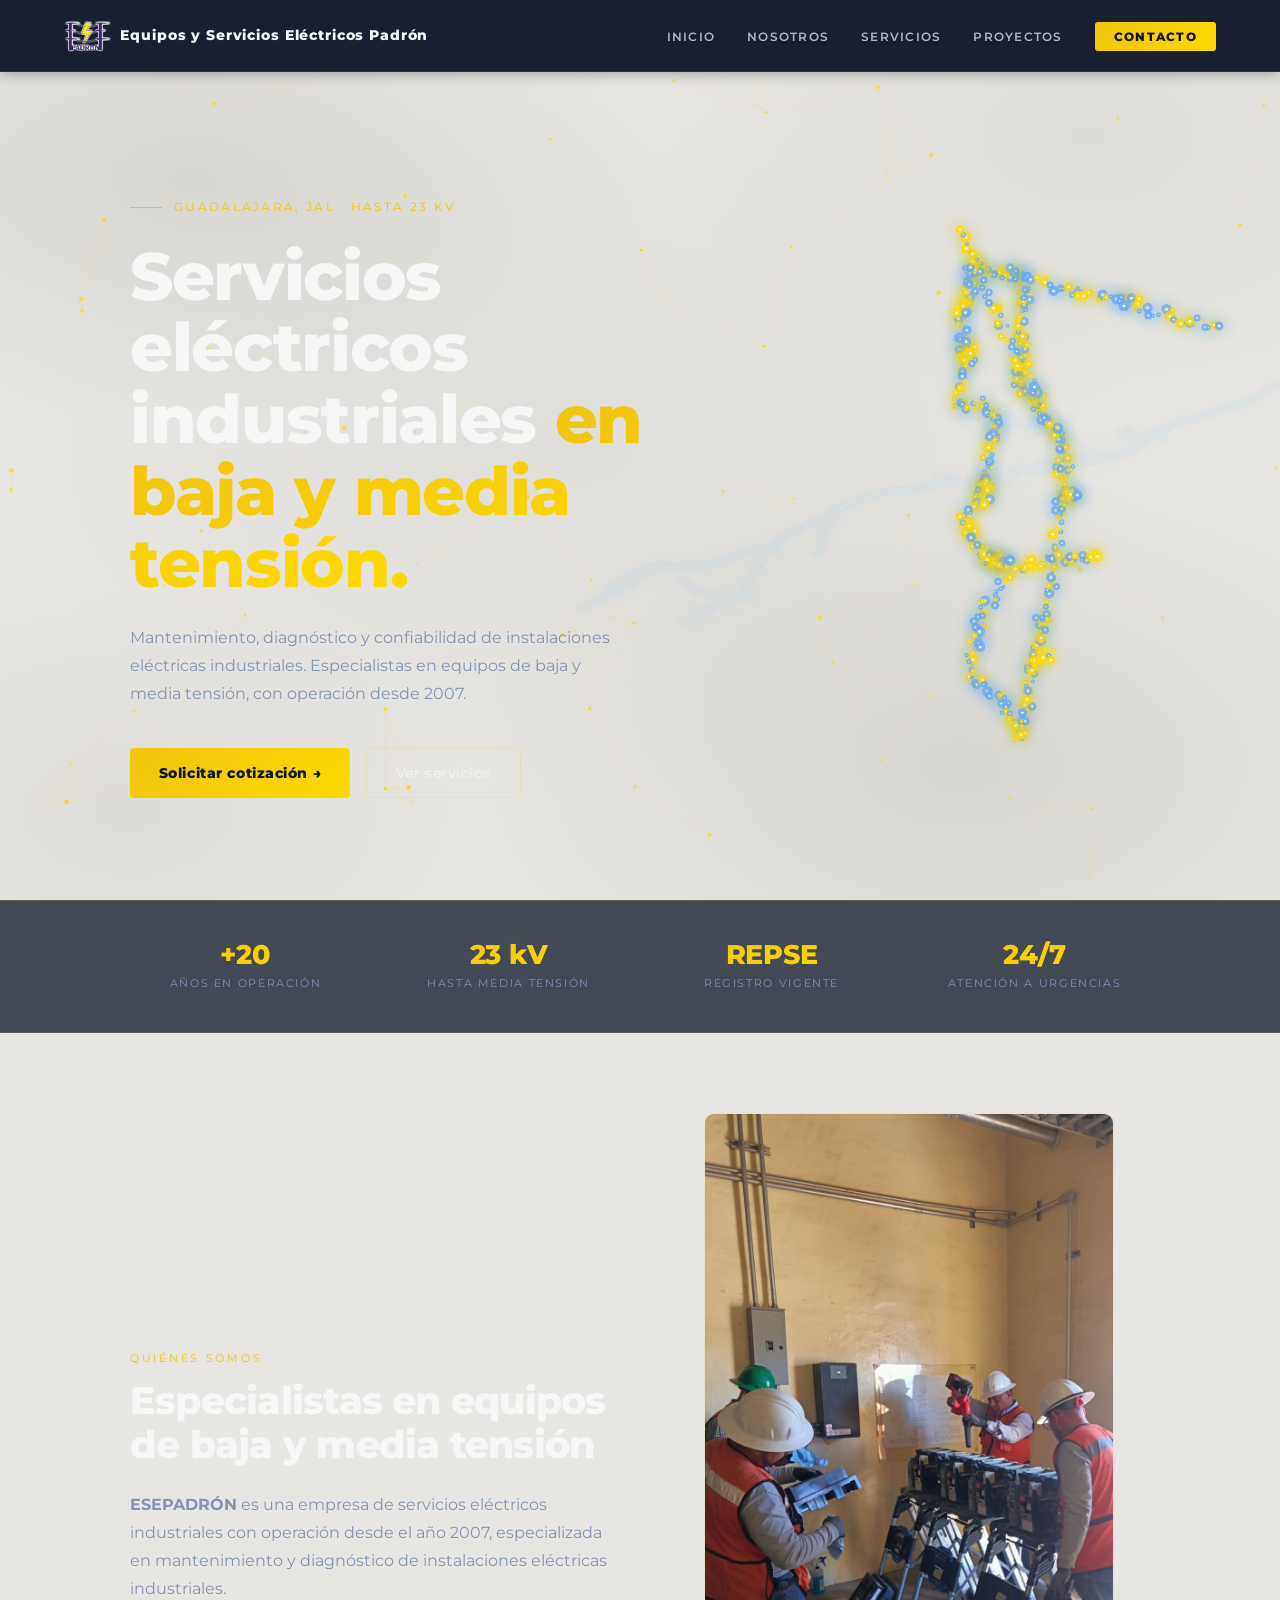
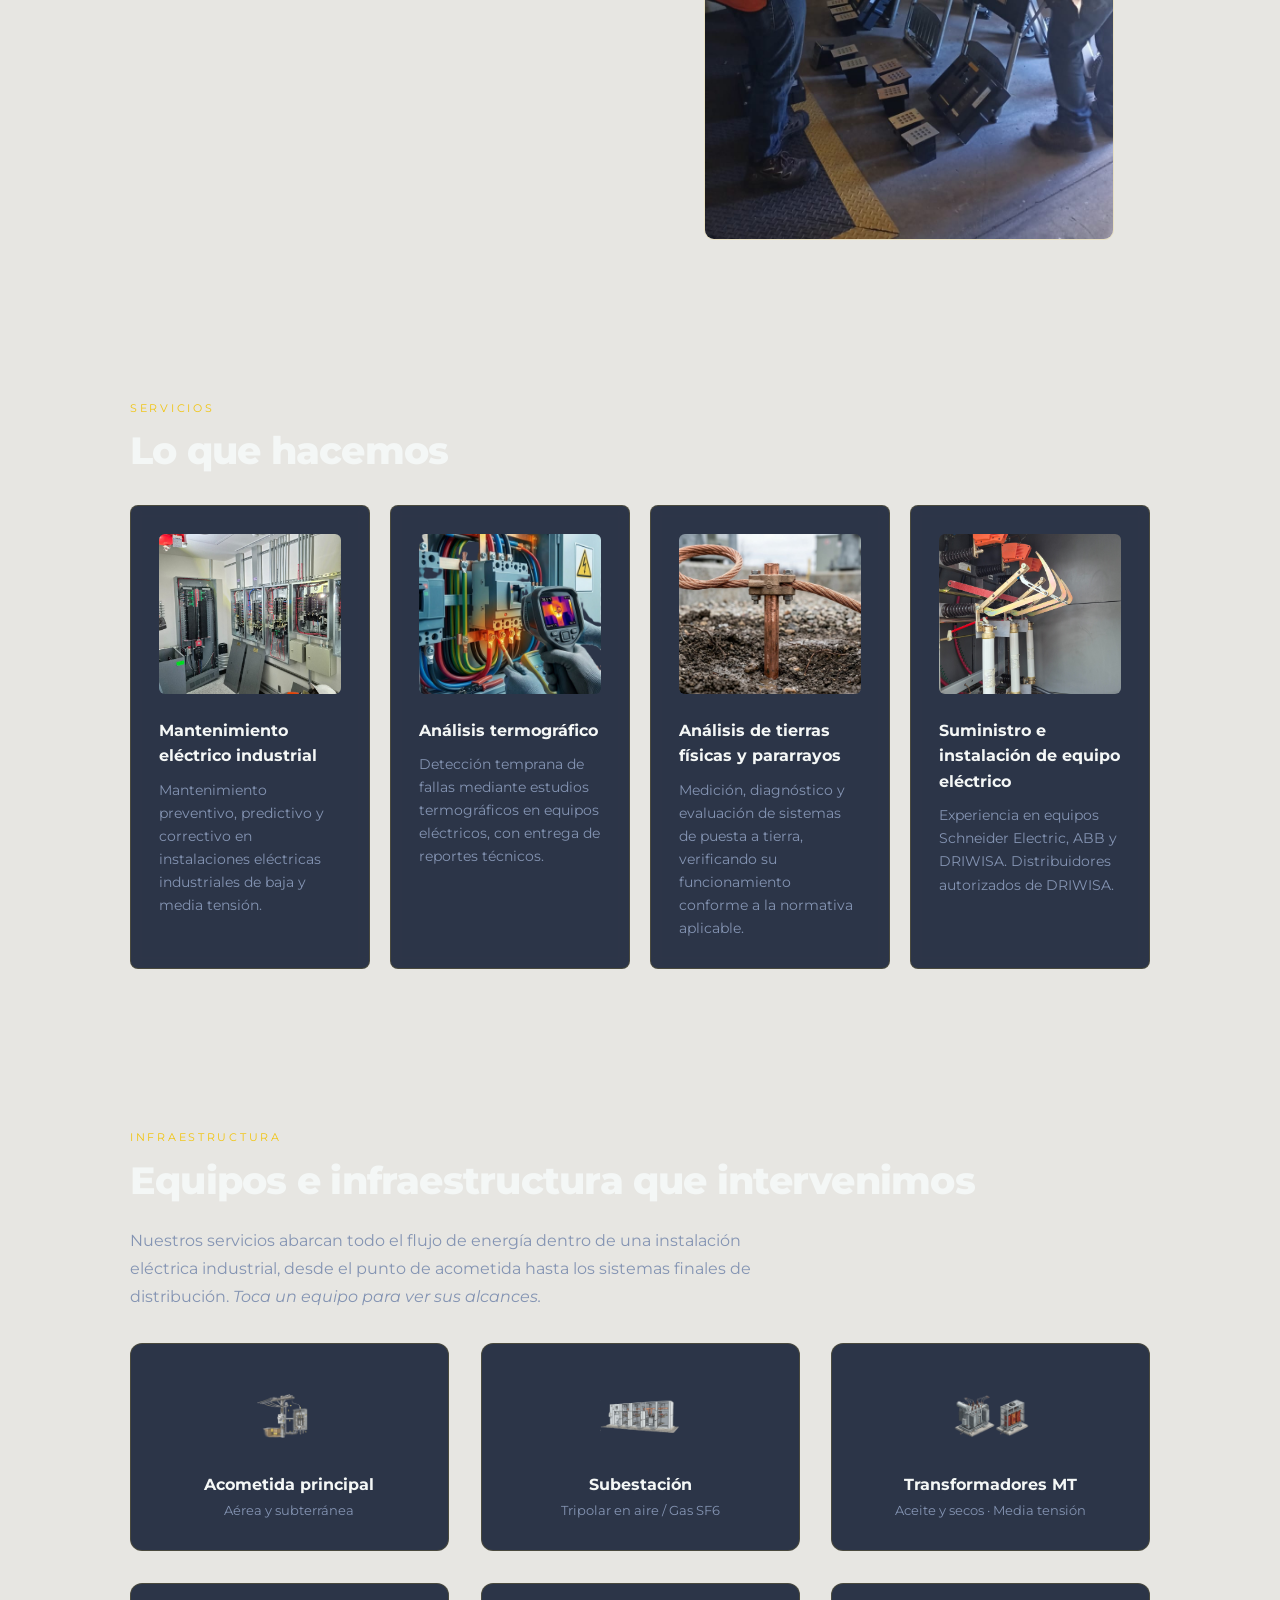
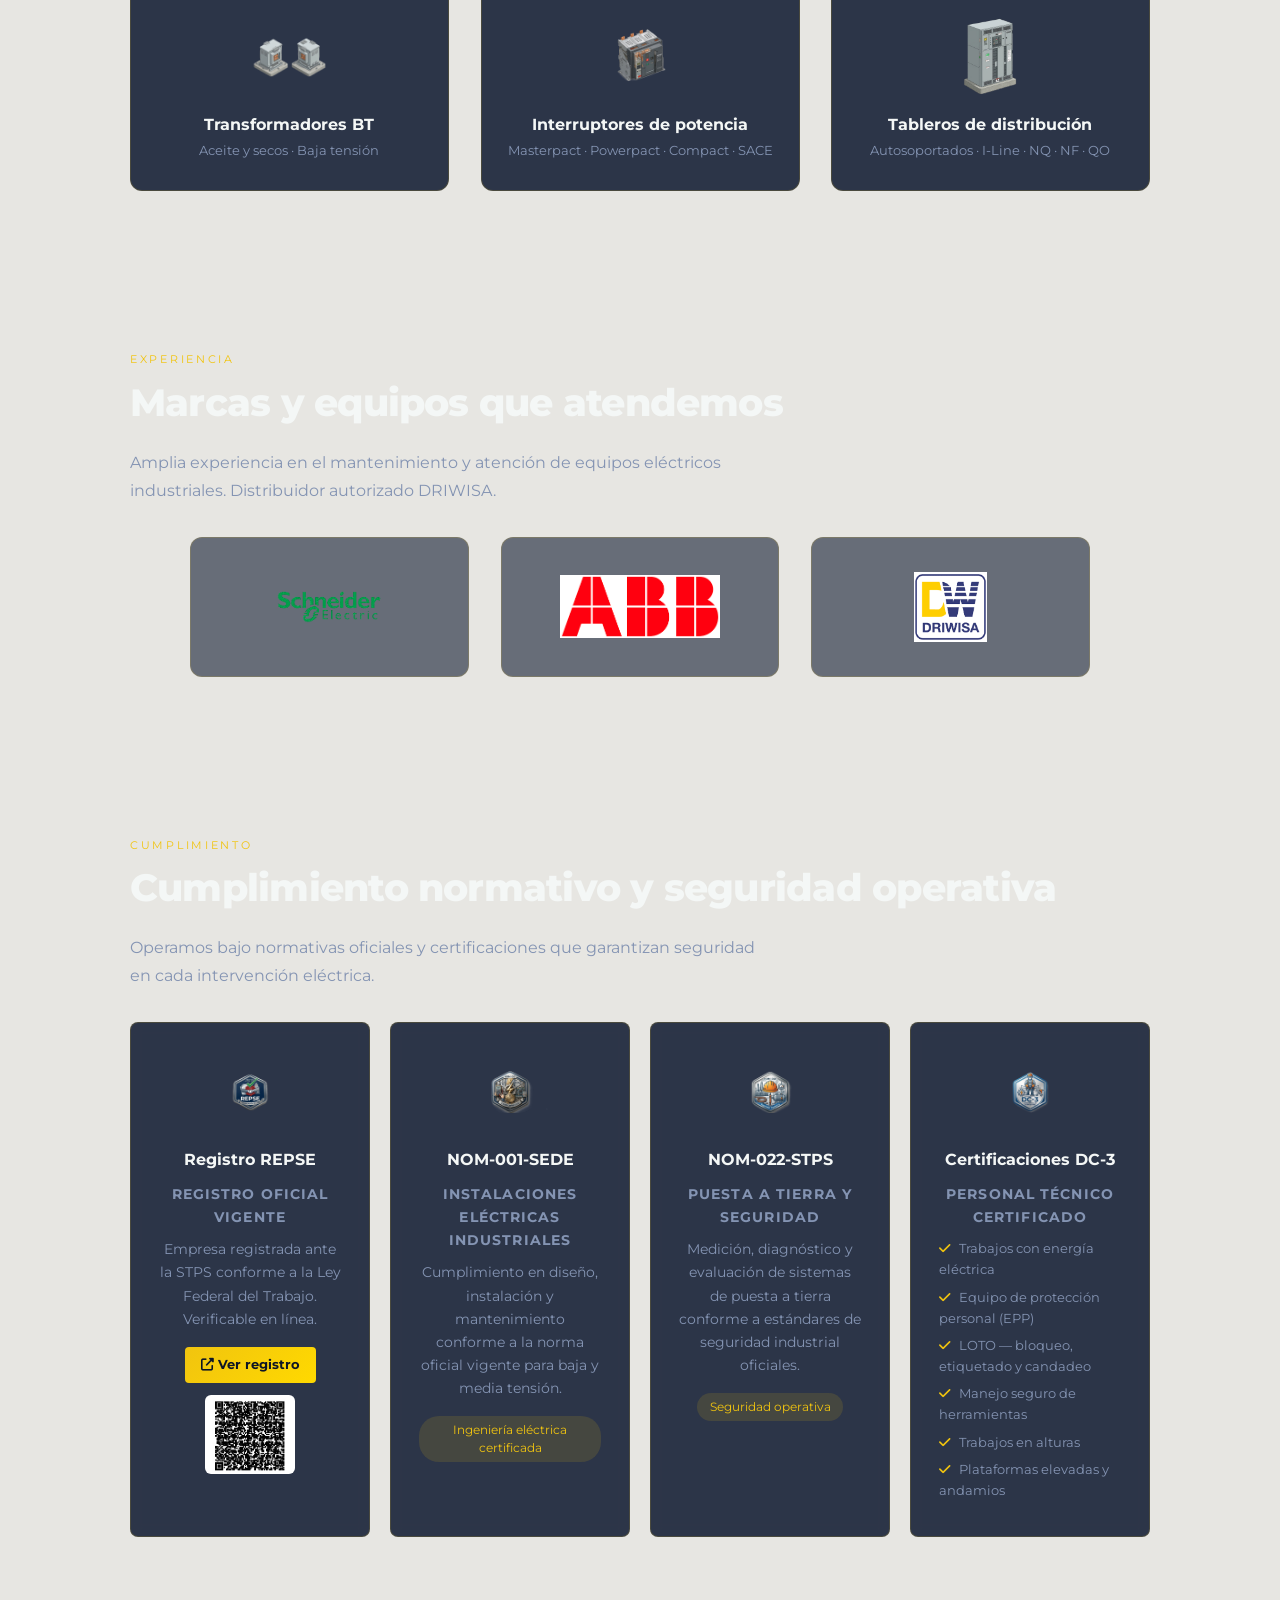
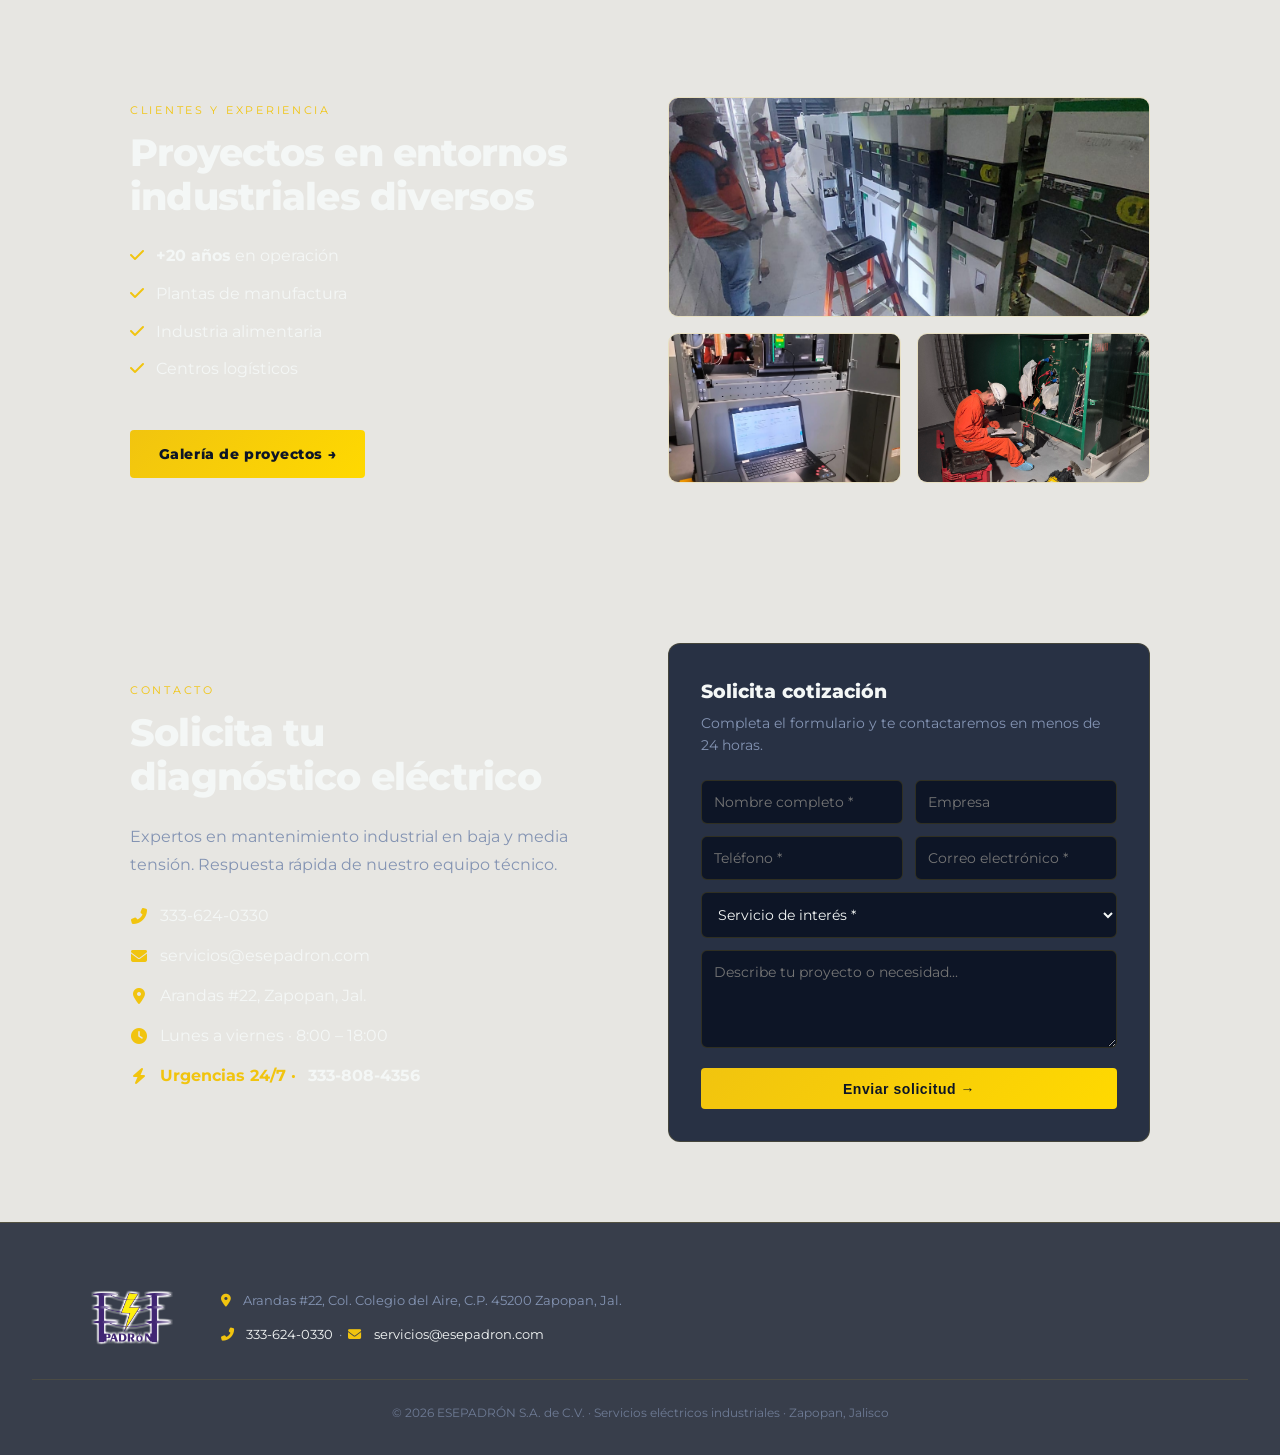
==== index.html @ 35cb6ec4 "Corregir fondo texturizado, rayo azul/dorado, seleccion de equipos y paginas secundarias" ====
<!DOCTYPE html>
<html lang="es">
<head>
    <meta charset="UTF-8">
    <meta name="viewport" content="width=device-width, initial-scale=1.0">
    <meta name="theme-color" content="#0d1526">
    <meta name="description" content="Mantenimiento eléctrico industrial en baja y media tensión hasta 23 kV. Cumplimiento NOM, seguridad y experiencia desde 2007. ESEPADRÓN, Zapopan, Jalisco.">
    <title>ESEPADRÓN | Servicios Eléctricos Industriales en Baja y Media Tensión</title>
    <link href="https://fonts.googleapis.com/css2?family=Montserrat:wght@300;400;600;700;800&display=swap" rel="stylesheet">
    <link rel="stylesheet" href="https://cdnjs.cloudflare.com/ajax/libs/font-awesome/6.4.0/css/all.min.css">
    <link rel="icon" type="image/png" href="img/rayo.png">
    <link rel="stylesheet" href="styles.css?v=2">
</head>
<body>

<div id="scroll-progress" aria-hidden="true"></div>
<canvas id="canvas-grid" aria-hidden="true"></canvas>
<canvas id="canvas-lightning" aria-hidden="true"></canvas>

<header class="navbar">
    <a href="index.html" class="logo">
        <img src="img/esepadronlogo2-300x218.png" alt="ESEPADRÓN" class="logo-img">
        <span class="logo-text">Equipos y Servicios Eléctricos Padrón</span>
    </a>
    <nav>
        <ul class="nav-links">
            <li><a href="#inicio">Inicio</a></li>
            <li><a href="nosotros.html">Nosotros</a></li>
            <li><a href="#servicios">Servicios</a></li>
            <li><a href="proyectos.html">Proyectos</a></li>
            <li><a href="#contacto" class="nav-cta">Contacto</a></li>
        </ul>
    </nav>
    <div class="burger" aria-label="Menu"><div></div><div></div><div></div></div>
</header>

<main>

<!-- ===== HERO ===== -->
<section class="hero" id="inicio">
    <div class="hero-content">
        <div class="hero-eyebrow">Guadalajara, Jal · hasta 23 kV</div>
        <h1>
            Servicios eléctricos<br>industriales
            <span class="h1-accent">en baja y media tensión.</span>
        </h1>
        <p class="hero-sub">
            Mantenimiento, diagnóstico y confiabilidad de instalaciones eléctricas
            industriales. Especialistas en equipos de baja y media tensión,
            con operación desde 2007.
        </p>
        <div class="cta-group">
            <a href="#contacto" class="btn-primary">Solicitar cotización →</a>
            <a href="#servicios" class="btn-outline">Ver servicios</a>
        </div>
    </div>
    <!-- Ancla de posición para el rayo realista (se dibuja en el canvas) -->
    <div class="bolt-stage" id="boltStage" aria-hidden="true"></div>
</section>

<!-- ===== BADGES NORMATIVOS ===== -->
<div class="stats">
    <div class="stats-inner">
        <div class="stat reveal"><div class="stat-num">+20</div><div class="stat-label">Años en operación</div></div>
        <div class="stat reveal" style="transition-delay:.1s"><div class="stat-num">23 kV</div><div class="stat-label">Hasta media tensión</div></div>
        <div class="stat reveal" style="transition-delay:.2s"><div class="stat-num">REPSE</div><div class="stat-label">Registro vigente</div></div>
        <div class="stat reveal" style="transition-delay:.3s"><div class="stat-num check">24/7</div><div class="stat-label">Atención a urgencias</div></div>
    </div>
</div>

<!-- ===== QUIÉNES SOMOS ===== -->
<section class="section" id="quienes-somos">
    <div class="two-col reveal">
        <div>
            <div class="section-label">Quiénes somos</div>
            <h2>Especialistas en equipos de baja y media tensión</h2>
            <p class="section-sub">
                <strong>ESEPADRÓN</strong> es una empresa de servicios eléctricos
                industriales con operación desde el año 2007, especializada en
                mantenimiento y diagnóstico de instalaciones eléctricas industriales.
            </p>
        </div>
        <div class="col-img">
            <img src="img/Quienessomos-v2.jpeg" alt="Ingenieros revisando instalación eléctrica" loading="lazy">
        </div>
    </div>
</section>

<!-- ===== SERVICIOS ===== -->
<section class="section" id="servicios">
    <div class="section-label">Servicios</div>
    <h2 class="reveal">Lo que hacemos</h2>
    <div class="cards">
        <article class="card reveal">
            <img class="card-img" src="img/servicios1.jpeg" alt="Mantenimiento eléctrico industrial" loading="lazy">
            <h3>Mantenimiento eléctrico industrial</h3>
            <p>Mantenimiento preventivo, predictivo y correctivo en instalaciones eléctricas industriales de baja y media tensión.</p>
        </article>
        <article class="card reveal" style="transition-delay:.08s">
            <img class="card-img" src="img/servicios3.png" alt="Análisis termográfico" loading="lazy">
            <h3>Análisis termográfico</h3>
            <p>Detección temprana de fallas mediante estudios termográficos en equipos eléctricos, con entrega de reportes técnicos.</p>
        </article>
        <article class="card reveal" style="transition-delay:.16s">
            <img class="card-img" src="img/servicios2.png" alt="Tierras físicas y pararrayos" loading="lazy">
            <h3>Análisis de tierras físicas y pararrayos</h3>
            <p>Medición, diagnóstico y evaluación de sistemas de puesta a tierra, verificando su funcionamiento conforme a la normativa aplicable.</p>
        </article>
        <article class="card reveal" style="transition-delay:.24s">
            <img class="card-img" src="img/servicios4.jpeg" alt="Suministro e instalación de equipo eléctrico" loading="lazy">
            <h3>Suministro e instalación de equipo eléctrico</h3>
            <p>Experiencia en equipos Schneider Electric, ABB y DRIWISA. Distribuidores autorizados de DRIWISA.</p>
        </article>
    </div>
</section>

<!-- ===== EQUIPOS E INFRAESTRUCTURA ===== -->
<section class="section" id="equipos">
    <div class="section-label">Infraestructura</div>
    <h2 class="reveal">Equipos e infraestructura que intervenimos</h2>
    <p class="section-sub reveal">
        Nuestros servicios abarcan todo el flujo de energía dentro de una instalación
        eléctrica industrial, desde el punto de acometida hasta los sistemas finales de
        distribución. <em>Toca un equipo para ver sus alcances.</em>
    </p>
    <div class="energy-grid">
        <button class="energy-node reveal" data-scope="acometida" style="transition-delay:0s">
            <img src="img/acometida.png" alt="Acometida" loading="lazy">
            <h4>Acometida principal</h4><span>Aérea y subterránea</span>
        </button>
        <button class="energy-node reveal" data-scope="subestacion" style="transition-delay:0.1s">
            <img src="img/Subestacion.png" alt="Subestación" loading="lazy">
            <h4>Subestación</h4><span>Tripolar en aire / Gas SF6</span>
        </button>
        <button class="energy-node reveal" data-scope="transformadores-mt" style="transition-delay:0.2s">
            <img src="img/transformt.png" alt="Transformadores MT" loading="lazy">
            <h4>Transformadores MT</h4><span>Aceite y secos · Media tensión</span>
        </button>
        <div class="scope-stage" id="scopeStage" hidden>
            <div class="scope-connector" aria-hidden="true"><i class="fas fa-bolt"></i></div>
            <div class="scope-card">
                <span class="scope-badge"><i class="fas fa-bolt"></i> <b id="scopeTitle"></b></span>
                <h4>Alcances del servicio</h4>
                <ul id="scopeList"></ul>
            </div>
        </div>
        <button class="energy-node reveal" data-scope="transformadores-bt" style="transition-delay:0.3s">
            <img src="img/transforbt.png" alt="Transformadores BT" loading="lazy">
            <h4>Transformadores BT</h4><span>Aceite y secos · Baja tensión</span>
        </button>
        <button class="energy-node reveal" data-scope="interruptores" style="transition-delay:0.4s">
            <img src="img/interruptorp.png" alt="Interruptores de potencia" loading="lazy">
            <h4>Interruptores de potencia</h4><span>Masterpact · Powerpact · Compact · SACE</span>
        </button>
        <button class="energy-node reveal" data-scope="tableros" style="transition-delay:0.5s">
            <img src="img/tablerod.png" alt="Tableros de distribución" loading="lazy">
            <h4>Tableros de distribución</h4><span>Autosoportados · I-Line · NQ · NF · QO</span>
        </button>
    </div>
</section>

<!-- ===== MARCAS ===== -->
<section class="section brands" id="marcas">
    <div class="section-label">Experiencia</div>
    <h2 class="reveal">Marcas y equipos que atendemos</h2>
    <p class="section-sub reveal">Amplia experiencia en el mantenimiento y atención de equipos eléctricos industriales. Distribuidor autorizado DRIWISA.</p>
    <div class="brand-row reveal">
        <div class="brand-card"><img src="img/Selectric.png" alt="Schneider Electric" loading="lazy"></div>
        <div class="brand-card"><img src="img/ABB.png" alt="ABB" loading="lazy"></div>
        <div class="brand-card"><img src="img/images.png" alt="DRIWISA" loading="lazy"></div>
    </div>
</section>

<!-- ===== CUMPLIMIENTO NORMATIVO ===== -->
<section class="section" id="normativo">
    <div class="section-label">Cumplimiento</div>
    <h2 class="reveal">Cumplimiento normativo y seguridad operativa</h2>
    <p class="section-sub reveal">Operamos bajo normativas oficiales y certificaciones que garantizan seguridad en cada intervención eléctrica.</p>
    <div class="cards">
        <article class="card compliance reveal">
            <img class="comp-icon" src="img/repse.png" alt="REPSE" loading="lazy">
            <h3>Registro REPSE</h3>
            <p class="card-label">Registro oficial vigente</p>
            <p>Empresa registrada ante la STPS conforme a la Ley Federal del Trabajo. Verificable en línea.</p>
            <div class="repse-actions">
                <a href="https://repse.stps.gob.mx/app/resultado/U01lK002WDZCZk9RVWhpQTFseWNNVlJPcHhYS0tOa29GUVJvY2pwNHYvRTJxSHZMS0djdkxWTmtWcmtObWV6Vg==_GtMwAYB6La" target="_blank" rel="noopener" class="repse-btn"><i class="fas fa-external-link-alt"></i> Ver registro</a>
                <img class="repse-qr" src="img/qrrepse.jpeg" alt="REPSE QR vigente" loading="lazy">
            </div>
        </article>
        <article class="card compliance reveal" style="transition-delay:.08s">
            <img class="comp-icon" src="img/nom001.png" alt="NOM-001-SEDE" loading="lazy">
            <h3>NOM-001-SEDE</h3>
            <p class="card-label">Instalaciones eléctricas industriales</p>
            <p>Cumplimiento en diseño, instalación y mantenimiento conforme a la norma oficial vigente para baja y media tensión.</p>
            <div class="norm-tag">Ingeniería eléctrica certificada</div>
        </article>
        <article class="card compliance reveal" style="transition-delay:.16s">
            <img class="comp-icon" src="img/nom022.png" alt="NOM-022-STPS" loading="lazy">
            <h3>NOM-022-STPS</h3>
            <p class="card-label">Puesta a tierra y seguridad</p>
            <p>Medición, diagnóstico y evaluación de sistemas de puesta a tierra conforme a estándares de seguridad industrial oficiales.</p>
            <div class="norm-tag">Seguridad operativa</div>
        </article>
        <article class="card compliance reveal" style="transition-delay:.24s">
            <img class="comp-icon" src="img/logodc3.png" alt="Certificaciones DC-3" loading="lazy">
            <h3>Certificaciones DC-3</h3>
            <p class="card-label">Personal técnico certificado</p>
            <ul class="dc3-list">
                <li><i class="fas fa-check"></i> Trabajos con energía eléctrica</li>
                <li><i class="fas fa-check"></i> Equipo de protección personal (EPP)</li>
                <li><i class="fas fa-check"></i> LOTO — bloqueo, etiquetado y candadeo</li>
                <li><i class="fas fa-check"></i> Manejo seguro de herramientas</li>
                <li><i class="fas fa-check"></i> Trabajos en alturas</li>
                <li><i class="fas fa-check"></i> Plataformas elevadas y andamios</li>
            </ul>
        </article>
    </div>
</section>

<!-- ===== CLIENTES Y EXPERIENCIA ===== -->
<section class="section" id="clientes">
    <div class="two-col reveal">
        <div>
            <div class="section-label">Clientes y experiencia</div>
            <h2>Proyectos en entornos industriales diversos</h2>
            <ul class="clients-list">
                <li><i class="fas fa-check"></i> <strong>+20 años</strong> en operación</li>
                <li><i class="fas fa-check"></i> Plantas de manufactura</li>
                <li><i class="fas fa-check"></i> Industria alimentaria</li>
                <li><i class="fas fa-check"></i> Centros logísticos</li>
            </ul>
            <a href="proyectos.html" class="btn-primary" style="margin-top:1.5rem">Galería de proyectos →</a>
        </div>
        <div class="gallery">
            <img class="gallery-top" src="img/proyecto-mt-02.jpeg" alt="Subestación compacta SM6 en media tensión" loading="lazy">
            <img src="img/proyecto-bt-10.jpeg" alt="Pruebas a interruptor Masterpact MTZ en baja tensión" loading="lazy">
            <img src="img/proyecto-mt-04.jpg" alt="Prueba de aislamiento a transformador en aceite" loading="lazy">
        </div>
    </div>
</section>

<!-- ===== CONTACTO ===== -->
<section class="section contact" id="contacto">
    <div class="two-col">
        <div class="reveal">
            <div class="section-label">Contacto</div>
            <h2>Solicita tu diagnóstico eléctrico</h2>
            <p class="section-sub">Expertos en mantenimiento industrial en baja y media tensión. Respuesta rápida de nuestro equipo técnico.</p>
            <ul class="contact-list">
                <li><i class="fas fa-phone-alt"></i> <a href="tel:+523336240330">333-624-0330</a></li>
                <li><i class="fas fa-envelope"></i> <a href="mailto:servicios@esepadron.com">servicios@esepadron.com</a></li>
                <li><i class="fas fa-map-marker-alt"></i> Arandas #22, Zapopan, Jal.</li>
                <li><i class="fas fa-clock"></i> Lunes a viernes · 8:00 – 18:00</li>
                <li class="urgent"><i class="fas fa-bolt"></i> Urgencias 24/7 · <a href="tel:+523338084356">333-808-4356</a></li>
            </ul>
        </div>
        <div class="form-card reveal">
            <h3>Solicita cotización</h3>
            <p class="form-sub">Completa el formulario y te contactaremos en menos de 24 horas.</p>
            <form action="enviar.php" method="POST">
                <div class="form-row">
                    <input type="text" name="nombre" placeholder="Nombre completo *" required>
                    <input type="text" name="empresa" placeholder="Empresa">
                </div>
                <div class="form-row">
                    <input type="tel" name="telefono" placeholder="Teléfono *" required>
                    <input type="text" name="correo" placeholder="Correo electrónico *" required>
                </div>
                <select name="servicio" required>
                    <option value="">Servicio de interés *</option>
                    <option>Mantenimiento preventivo</option>
                    <option>Análisis termográfico</option>
                    <option>Sistemas de puesta a tierra</option>
                    <option>Suministro e instalación</option>
                    <option>Servicio de emergencia</option>
                    <option>Otro servicio</option>
                </select>
                <textarea name="descripcion" placeholder="Describe tu proyecto o necesidad..." rows="4"></textarea>
                <button type="submit" class="btn-primary full">Enviar solicitud →</button>
            </form>
        </div>
    </div>
</section>

</main>

<footer>
    <div class="footer-inner">
        <img class="footer-logo" src="img/esepadronlogo2-300x218.png" alt="ESEPADRÓN">
        <div class="footer-info">
            <p><i class="fas fa-map-marker-alt"></i> Arandas #22, Col. Colegio del Aire, C.P. 45200 Zapopan, Jal.</p>
            <p><i class="fas fa-phone-alt"></i> <a href="tel:+523336240330">333-624-0330</a> &nbsp;·&nbsp; <i class="fas fa-envelope"></i> <a href="mailto:servicios@esepadron.com">servicios@esepadron.com</a></p>
        </div>
    </div>
    <p class="footer-copy">© 2026 ESEPADRÓN S.A. de C.V. · Servicios eléctricos industriales · Zapopan, Jalisco</p>
</footer>

<script src="libs/gsap.min.js"></script>
<script src="libs/ScrollTrigger.min.js"></script>
<script src="libs/lenis.min.js"></script>
<script src="script.js?v=2"></script>
</body>
</html>
---- styles.css ----
:root {
    --bg:        #0d1526;   /* navy más profundo que el actual #131d33 */
    --surface:   #131d33;
    --surface-2: #1a2b4c;
    --yellow:    #f1c40f;
    --yellow-2:  #ffd900;
    --violet:    #3b2d78;   /* morado del logo, para acentos secundarios */
    --text:      #f4f7f6;
    --muted:     #8494b3;
    --border-y:  rgba(241,196,15,0.15);
    --glow-y:    rgba(241,196,15,0.25);
    --grad:      linear-gradient(135deg, #f1c40f, #ffd900);
}

*, *::before, *::after { box-sizing: border-box; margin: 0; padding: 0; }

html { scroll-behavior: smooth; }
html.lenis, html.lenis body { height: auto; }
.lenis.lenis-smooth { scroll-behavior: auto !important; }

body {
    font-family: 'Montserrat', system-ui, sans-serif;
    background-color: #e7e6e2;
    background-image:
        radial-gradient(ellipse 60% 45% at 15% 20%, rgba(160,158,150,0.22), transparent 60%),
        radial-gradient(ellipse 55% 50% at 85% 15%, rgba(180,178,170,0.18), transparent 60%),
        radial-gradient(ellipse 65% 55% at 75% 85%, rgba(150,148,140,0.20), transparent 60%),
        radial-gradient(ellipse 50% 45% at 10% 90%, rgba(170,168,160,0.16), transparent 55%),
        radial-gradient(ellipse 70% 60% at 45% 50%, rgba(200,199,193,0.25), transparent 65%);
    background-attachment: fixed;
    color: var(--text);
    line-height: 1.6;
    overflow-x: hidden;
}

#scroll-progress {
    position: fixed; top: 0; left: 0; width: 100%; height: 4px;
    background: var(--grad);
    box-shadow: 0 0 12px var(--glow-y);
    transform: scaleX(0); transform-origin: left;
    z-index: 2001; pointer-events: none;
}

#canvas-grid { position: fixed; inset: 0; pointer-events: none; z-index: 0; }
#canvas-lightning { position: fixed; inset: 0; pointer-events: none; z-index: 1; }

main, footer { position: relative; z-index: 10; }

/* ===== NAVBAR ===== */
.navbar {
    position: fixed; top: 0; left: 0; width: 100%; height: 72px;
    padding: 0 5%;
    display: flex; align-items: center; justify-content: space-between;
    background: rgba(13,21,38,0.95); backdrop-filter: blur(16px);
    border-bottom: 1px solid rgba(241,196,15,0.1);
    z-index: 1000;
    box-shadow: 0 2px 12px rgba(0,0,0,0.3);
}
.logo { display: flex; align-items: center; gap: 0.6rem; text-decoration: none; }
.logo-bolt { width: 20px; height: 27px; fill: var(--yellow); filter: drop-shadow(0 0 6px var(--glow-y)); }
.logo-text { font-size: 0.9rem; font-weight: 800; letter-spacing: 0.06em; color: var(--text); text-decoration: none !important; border: none; }
.logo-text .accent { color: var(--yellow); }
.nav-links { display: flex; gap: 2rem; list-style: none; align-items: center; }
.nav-links a {
    color: rgba(244,247,246,0.7); text-decoration: none;
    font-size: 0.78rem; letter-spacing: 0.1em; text-transform: uppercase;
    font-weight: 600;
    transition: color 0.2s;
}
.nav-links a:hover { color: var(--yellow); }
.nav-links a.nav-cta {
    background: var(--grad); color: #0d1526; font-weight: 800;
    padding: 0.45rem 1.2rem; border-radius: 3px;
}
.burger { display: none; flex-direction: column; gap: 5px; cursor: pointer; padding: 6px; }
.burger div { width: 24px; height: 2px; background: var(--text); }

/* ===== HERO ===== */
.hero {
    min-height: 100vh;
    display: flex; align-items: center; justify-content: space-between;
    gap: 3rem; max-width: 1100px; margin: 0 auto;
    padding: 10rem 2.5rem 4rem;
}
.hero-sub-page {
    display: flex; align-items: center; justify-content: center;
    text-align: center; max-width: 800px; margin: 0 auto;
    padding: 9rem 2.5rem 3rem;
}
.hero-content { max-width: 560px; flex: 1; }
.hero-sub-page .hero-content { max-width: 100%; }
.hero-sub-page .hero-eyebrow { justify-content: center; }

.hero-eyebrow {
    font-size: 0.72rem; letter-spacing: 0.2em; text-transform: uppercase;
    color: var(--yellow); margin-bottom: 1.5rem;
    display: flex; align-items: center; gap: 0.75rem;
    opacity: 0; transform: translateY(12px); animation: fadeUp 0.7s 0.2s forwards;
}
.hero-eyebrow::before { content: ''; width: 2rem; height: 1px; background: var(--yellow); }

h1 {
    font-size: clamp(2.5rem, 5.2vw, 4.2rem);
    font-weight: 800; line-height: 1.08; letter-spacing: -0.02em;
    text-wrap: balance; margin-bottom: 1.5rem;
    opacity: 0; transform: translateY(16px); animation: fadeUp 0.7s 0.4s forwards;
}
.h1-accent {
    background: var(--grad);
    background-clip: text; -webkit-background-clip: text;
    -webkit-text-fill-color: transparent;
}

.hero-sub {
    font-size: 1rem; color: var(--muted); max-width: 500px;
    margin-bottom: 2.5rem; line-height: 1.75;
    opacity: 0; transform: translateY(12px); animation: fadeUp 0.7s 0.6s forwards;
}

.cta-group {
    display: flex; gap: 1rem; flex-wrap: wrap;
    opacity: 0; transform: translateY(12px); animation: fadeUp 0.7s 0.8s forwards;
}
.cta-group.center { justify-content: center; }
.btn-primary {
    display: inline-flex; align-items: center; gap: 0.5rem;
    background: var(--grad); color: #0d1526;
    font-weight: 800; font-size: 0.875rem; letter-spacing: 0.04em;
    padding: 0.8rem 1.8rem; border-radius: 4px; text-decoration: none;
    transition: box-shadow 0.2s, transform 0.2s;
}
.btn-primary:hover { box-shadow: 0 0 28px var(--glow-y); transform: translateY(-1px); }
.btn-outline {
    display: inline-flex; align-items: center; gap: 0.5rem;
    color: var(--text); font-size: 0.875rem; letter-spacing: 0.04em;
    padding: 0.8rem 1.8rem; border: 1px solid var(--border-y);
    border-radius: 4px; text-decoration: none;
    transition: border-color 0.2s, color 0.2s;
}
.btn-outline:hover { border-color: var(--yellow); color: var(--yellow); }

@keyframes fadeUp { to { opacity: 1; transform: translateY(0); } }
@keyframes bounceIn {
    from { opacity: 0; transform: scale(0.8) translateY(20px); }
    to { opacity: 1; transform: scale(1) translateY(0); }
}

/* ===== ANCLA DEL RAYO REALISTA (el rayo se dibuja en el canvas) ===== */
.bolt-stage {
    flex-shrink: 0;
    width: 300px; height: 440px;
}
.logo-img { height: 34px; width: auto; }

/* ===== STATS / BADGES ===== */
.stats {
    border-top: 1px solid var(--border-y); border-bottom: 1px solid var(--border-y);
    background: rgba(13,21,38,0.75); backdrop-filter: blur(10px);
    position: relative; z-index: 10;
}
.stats-inner {
    max-width: 1100px; margin: 0 auto; padding: 2.5rem;
    display: grid; grid-template-columns: repeat(4, 1fr); gap: 2rem;
}
.stat { text-align: center; }
.stat-num {
    font-size: 1.7rem; font-weight: 800; letter-spacing: -0.01em;
    line-height: 1; margin-bottom: 0.4rem;
    background: var(--grad); background-clip: text;
    -webkit-background-clip: text; -webkit-text-fill-color: transparent;
}
.stat-label { font-size: 0.68rem; letter-spacing: 0.15em; text-transform: uppercase; color: var(--muted); }

/* ===== SECCIONES ===== */
.section { max-width: 1100px; margin: 0 auto; padding: 5rem 2.5rem; }
.section-label {
    font-size: 0.68rem; letter-spacing: 0.25em; text-transform: uppercase;
    color: var(--yellow); margin-bottom: 0.75rem;
}
h2 {
    font-size: clamp(1.75rem, 3vw, 2.5rem); font-weight: 800;
    letter-spacing: -0.02em; text-wrap: balance; line-height: 1.15;
    margin-bottom: 1.5rem;
}
.section-sub { color: var(--muted); max-width: 640px; line-height: 1.75; }

.cards { display: grid; grid-template-columns: repeat(auto-fit, minmax(230px, 1fr)); gap: 1.25rem; margin-top: 2rem; }
.card {
    background: rgba(19,29,51,0.88); border: 1px solid var(--border-y);
    border-radius: 8px; padding: 1.75rem; backdrop-filter: blur(6px);
    transition: border-color 0.2s, box-shadow 0.2s, transform 0.2s;
}
.card:hover { border-color: rgba(241,196,15,0.4); box-shadow: 0 0 30px rgba(241,196,15,0.08); transform: translateY(-3px); }
.card-icon { font-size: 1.5rem; margin-bottom: 1rem; }
.card h3 { font-size: 1rem; font-weight: 700; margin-bottom: 0.6rem; }
.card p { color: var(--muted); font-size: 0.875rem; line-height: 1.65; }
.card-img { width: 100%; height: 160px; object-fit: cover; border-radius: 6px; margin-bottom: 1rem; }

/* ===== DOS COLUMNAS (quiénes somos, clientes, contacto) ===== */
.two-col { display: grid; grid-template-columns: 1fr 1fr; gap: 3.5rem; align-items: center; }
.two-col h2 { margin-top: 0.5rem; }
.col-img img { width: 85%; margin: 0 auto; border-radius: 10px; display: block; border: 1px solid var(--border-y); }
.gallery img { width: 100%; border-radius: 10px; display: block; border: 1px solid var(--border-y); }
.clients-list { list-style: none; margin: 1.5rem 0; }
.clients-list li { color: var(--text); margin-bottom: 0.75rem; }
.clients-list i { color: var(--yellow); margin-right: 0.5rem; }
.gallery { display: grid; grid-template-columns: 1fr 1fr; gap: 1rem; }
.gallery-top { grid-column: 1 / -1; height: 220px; object-fit: cover; }
.gallery img:not(.gallery-top) { height: 150px; object-fit: cover; }

/* ===== EQUIPOS (nodos interactivos) ===== */
.energy-grid { display: grid; grid-template-columns: repeat(3, 1fr); gap: 2rem; margin-top: 2rem; position: relative; }
.energy-node {
    background: rgba(19,29,51,0.88); border: 1px solid var(--border-y);
    border-radius: 12px; padding: 2rem 1.5rem; text-align: center; cursor: pointer;
    color: var(--text); font-family: inherit;
    transform: scale(1);
    transition: border-color 0.25s, transform 0.25s, box-shadow 0.25s, opacity 0.25s, background 0.25s;
    animation: bounceIn 0.6s cubic-bezier(0.68, -0.55, 0.265, 1.55) forwards;
}
.energy-node:hover { border-color: var(--yellow); transform: translateY(-6px); box-shadow: 0 0 30px rgba(241,196,15,0.15); }
.energy-node.active {
    border-color: var(--yellow); border-width: 2px;
    background: rgba(241,196,15,0.1);
    transform: scale(1.08) translateY(-6px);
    box-shadow: 0 0 40px rgba(241,196,15,0.35);
    z-index: 2; position: relative;
}
.energy-node.dimmed { opacity: 0.5; transform: scale(0.95); }
.energy-node img { width: 80px; height: 80px; object-fit: contain; margin-bottom: 1rem; }
.energy-node.active img { filter: drop-shadow(0 0 10px rgba(241,196,15,0.5)); }
.energy-node h4 { font-size: 1rem; font-weight: 700; margin-bottom: 0.4rem; line-height: 1.3; }
.energy-node.active h4 { color: var(--yellow); }
.energy-node span { font-size: 0.8rem; color: var(--muted); }

.scope-stage { margin-top: 0; padding-top: 1.5rem; grid-column: 1 / -1; position: relative; animation: slideDown 0.5s ease-out; }
@keyframes slideDown { from { opacity: 0; transform: translateY(-10px); max-height: 0; } to { opacity: 1; transform: translateY(0); max-height: 700px; } }
.scope-connector {
    position: absolute; top: 0; left: var(--arrow-pos, 50%);
    transform: translateX(-50%);
    width: 34px; height: 34px;
    display: flex; align-items: center; justify-content: center;
    color: var(--yellow); font-size: 1.1rem;
    animation: boltPulse 1.2s ease-in-out infinite;
}
@keyframes boltPulse {
    0%, 100% { opacity: 0.6; transform: translateX(-50%) scale(1); }
    50% { opacity: 1; transform: translateX(-50%) scale(1.2); }
}
.scope-card {
    background: rgba(26,43,76,0.9); border: 2px solid var(--yellow);
    border-radius: 12px; padding: 2rem; text-align: center;
    box-shadow: 0 0 30px rgba(241,196,15,0.2);
}
.scope-badge { display: inline-flex; align-items: center; justify-content: center; gap: 0.4rem; color: var(--yellow); font-weight: 700; font-size: 0.9rem; }
.scope-card h4 { margin: 0.75rem 0 1rem; font-size: 1rem; text-align: center; }
.scope-card ul { list-style: none; display: grid; grid-template-columns: repeat(auto-fit, minmax(260px, 1fr)); gap: 0.6rem; justify-content: center; text-align: center; }
.scope-card li { color: var(--text); font-size: 0.875rem; line-height: 1.5; }
.scope-card li i { color: var(--yellow); margin-right: 0.5rem; font-size: 0.7rem; }

/* ===== MARCAS ===== */
.brand-row { display: grid; grid-template-columns: repeat(auto-fit, minmax(220px, 1fr)); gap: 2rem; margin-top: 2rem; max-width: 900px; margin-left: auto; margin-right: auto; }
.brand-card {
    background: rgba(19,29,51,0.6); border: 1px solid var(--border-y);
    border-radius: 12px; padding: 2.5rem 2rem;
    display: flex; align-items: center; justify-content: center; height: 140px;
    transition: border-color 0.3s, box-shadow 0.3s, transform 0.3s;
}
.brand-card:hover {
    border-color: var(--yellow);
    box-shadow: 0 0 30px rgba(241,196,15,0.15);
    transform: translateY(-6px);
}
.brand-card img { max-height: 70px; max-width: 160px; object-fit: contain; }

/* ===== CUMPLIMIENTO ===== */
.compliance { text-align: center; }
.comp-icon { width: 80px; height: 80px; object-fit: contain; margin: 0 auto 1rem; display: block; }
.card-label { color: var(--yellow); font-size: 0.78rem; text-transform: uppercase; letter-spacing: 0.08em; font-weight: 700; margin-bottom: 0.6rem; }
.norm-tag { margin-top: 1rem; display: inline-block; background: rgba(241,196,15,0.12); color: var(--yellow); font-size: 0.72rem; padding: 0.3rem 0.8rem; border-radius: 20px; }
.repse-actions { margin-top: 1rem; display: flex; flex-direction: column; align-items: center; gap: 0.75rem; }
.repse-btn { background: var(--grad); color: #0d1526; font-weight: 700; font-size: 0.8rem; padding: 0.5rem 1rem; border-radius: 4px; text-decoration: none; }
.repse-qr { width: 90px; border-radius: 6px; }
.dc3-list { list-style: none; text-align: left; margin-top: 0.5rem; }
.dc3-list li { color: var(--muted); font-size: 0.82rem; margin-bottom: 0.4rem; }
.dc3-list i { color: var(--yellow); margin-right: 0.4rem; }

/* ===== CONTACTO ===== */
.contact-list { list-style: none; margin-top: 1.5rem; }
.contact-list li { color: var(--text); margin-bottom: 0.9rem; display: flex; align-items: center; gap: 0.75rem; }
.contact-list i { color: var(--yellow); width: 18px; text-align: center; }
.contact-list a { color: var(--text); text-decoration: none; }
.contact-list a:hover { color: var(--yellow); }
.contact-list .urgent { color: var(--yellow); font-weight: 700; }
.form-card { background: rgba(19,29,51,0.9); border: 1px solid var(--border-y); border-radius: 12px; padding: 2rem; }
.form-card h3 { font-size: 1.2rem; font-weight: 800; margin-bottom: 0.4rem; }
.form-sub { color: var(--muted); font-size: 0.85rem; margin-bottom: 1.5rem; }
.form-row { display: grid; grid-template-columns: 1fr 1fr; gap: 0.75rem; }
.form-card input, .form-card select, .form-card textarea {
    width: 100%; margin-bottom: 0.75rem; padding: 0.75rem;
    background: var(--bg); border: 1px solid var(--border-y); border-radius: 6px;
    color: var(--text); font-family: inherit; font-size: 0.875rem;
}
.form-card input:focus, .form-card select:focus, .form-card textarea:focus { outline: none; border-color: var(--yellow); }
.btn-primary.full { width: 100%; justify-content: center; border: none; cursor: pointer; }

/* ===== FOOTER ===== */
footer {
    border-top: 1px solid var(--border-y); padding: 4rem 2rem 2rem; text-align: center;
    font-size: 0.82rem; color: var(--muted); background: rgba(13,21,38,0.8);
}
.footer-inner { max-width: 1100px; margin: 0 auto; display: grid; grid-template-columns: auto 1fr; align-items: center; justify-content: center; gap: 3rem; margin-bottom: 2rem; }
.footer-logo { height: 60px; }
.footer-info { text-align: left; display: flex; flex-direction: column; gap: 0.8rem; }
.footer-info p { margin-bottom: 0; line-height: 1.6; }
.footer-info i { color: var(--yellow); margin-right: 0.6rem; }
.footer-info a { color: var(--text); text-decoration: none; transition: color 0.2s; }
.footer-info a:hover { color: var(--yellow); }
.footer-copy { font-size: 0.72rem; opacity: 0.7; padding-top: 1.5rem; border-top: 1px solid var(--border-y); }

/* ===== REVEALS ===== */
.reveal { opacity: 0; transform: translateY(28px); transition: opacity 0.7s ease, transform 0.7s ease; }
.reveal.visible { opacity: 1; transform: translateY(0); }

/* ===== RESPONSIVE ===== */
@media (max-width: 900px) {
    .stats-inner { grid-template-columns: repeat(2, 1fr); }
    .two-col { grid-template-columns: 1fr; gap: 2.5rem; }
    .energy-grid { grid-template-columns: repeat(2, 1fr); gap: 1.5rem; }
}
@media (max-width: 700px) {
    .nav-links {
        position: fixed; top: 72px; right: 0; width: 100%; height: calc(100vh - 72px);
        background: var(--bg); flex-direction: column;
        align-items: center; justify-content: center; gap: 2rem;
        transform: translateX(100%); transition: transform 0.3s ease;
    }
    .nav-links.nav-active { transform: translateX(0); }
    .burger { display: flex; }
    .hero { flex-direction: column-reverse; text-align: center; padding: 110px 8% 60px; gap: 1rem; }
    .hero-eyebrow, .cta-group { justify-content: center; }
    .bolt-stage { width: 200px; height: 300px; }
    .hero-sub-page { padding: 100px 8% 40px; }
    .section { padding-left: 8%; padding-right: 8%; }
    .cards { grid-template-columns: 1fr; }
    .form-row { grid-template-columns: 1fr; }
    .energy-grid { grid-template-columns: 1fr; gap: 1rem; }
    .brand-row { grid-template-columns: 1fr; }
    .footer-inner { grid-template-columns: 1fr; gap: 1.5rem; }
    .footer-info { text-align: center; }
}
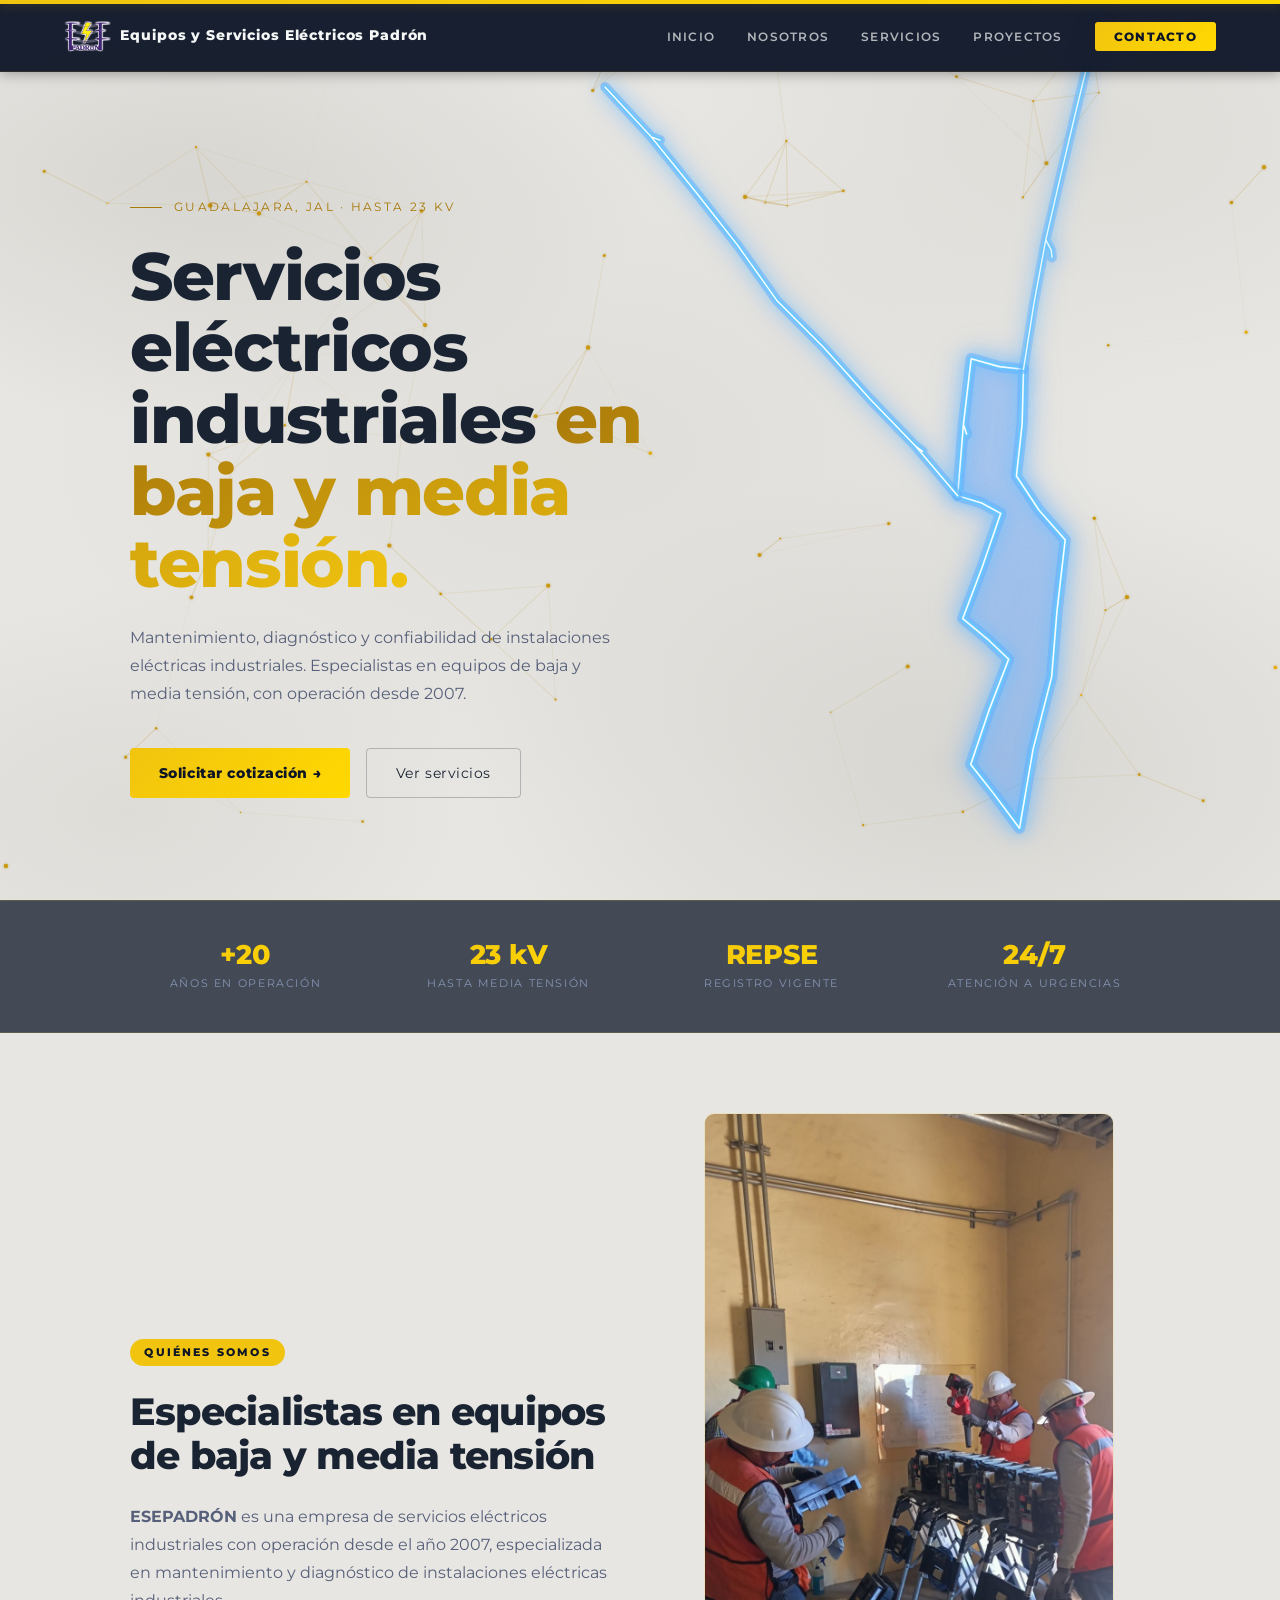
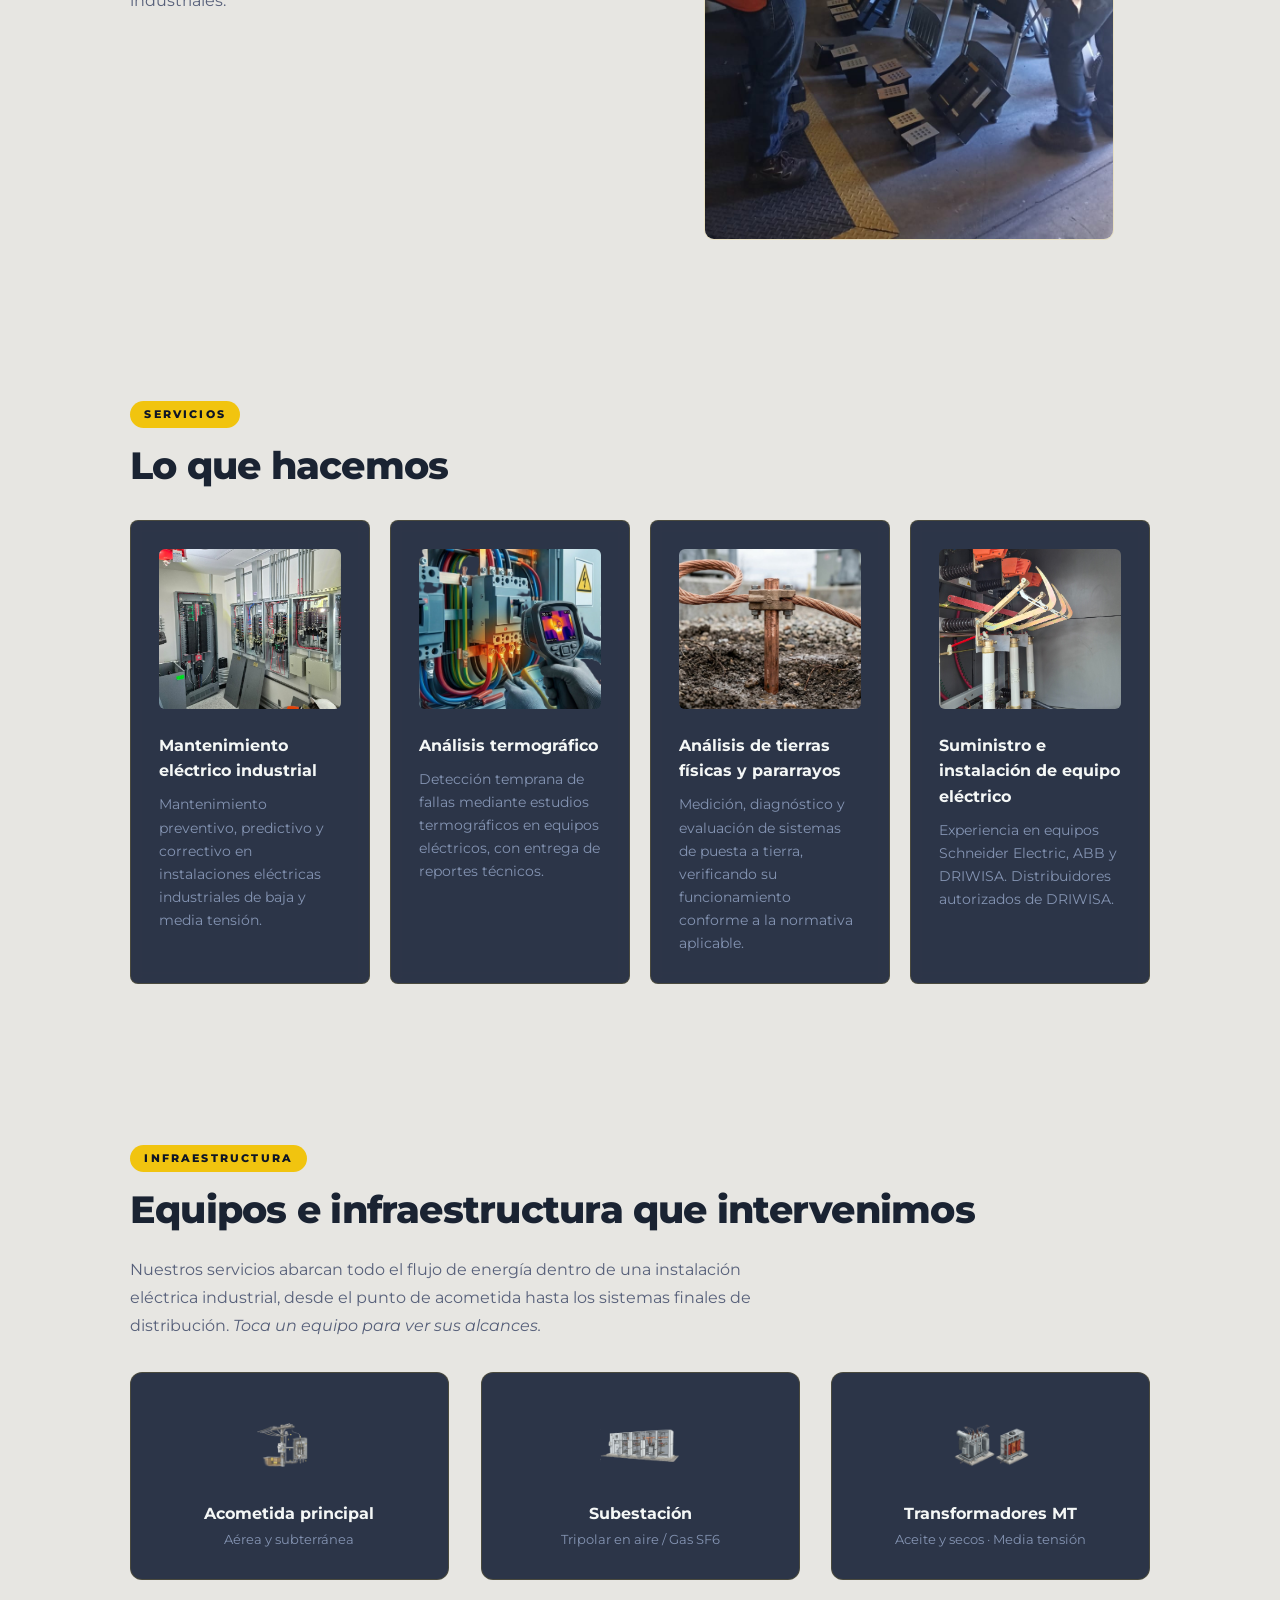
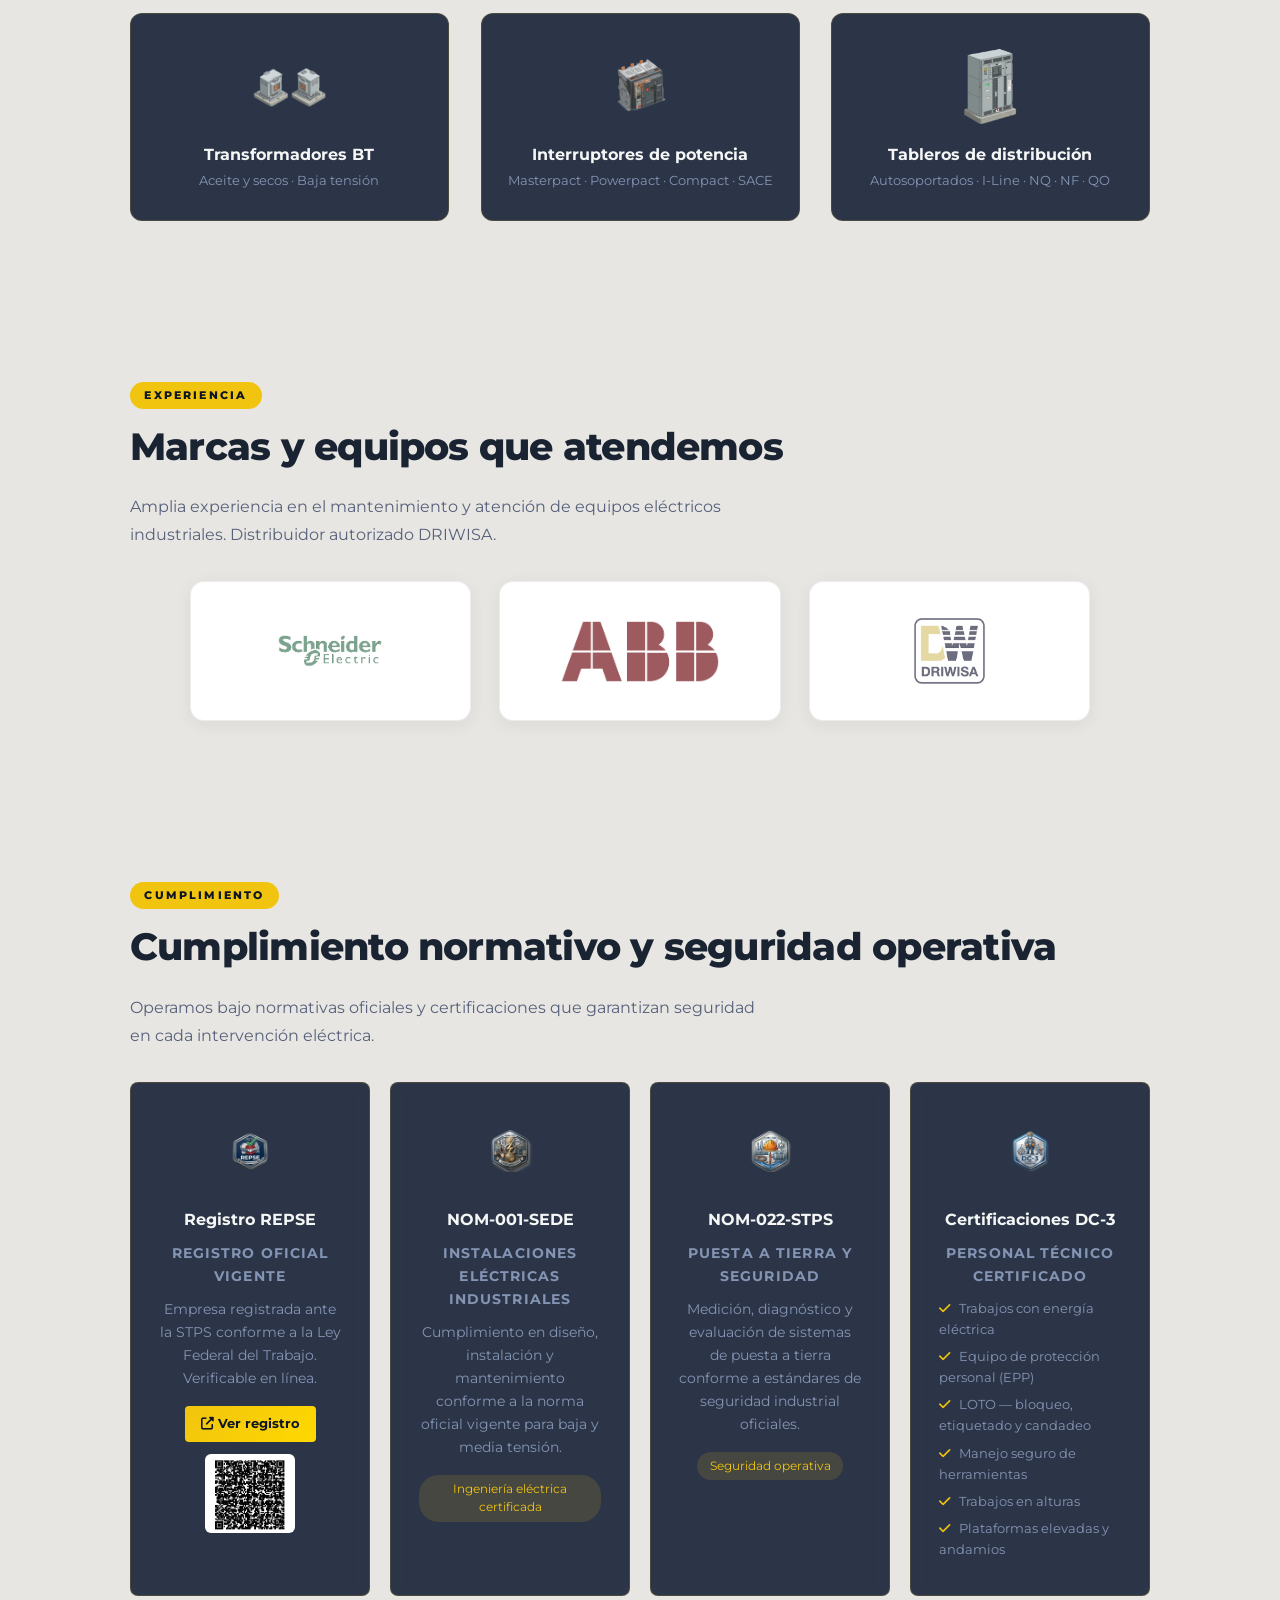
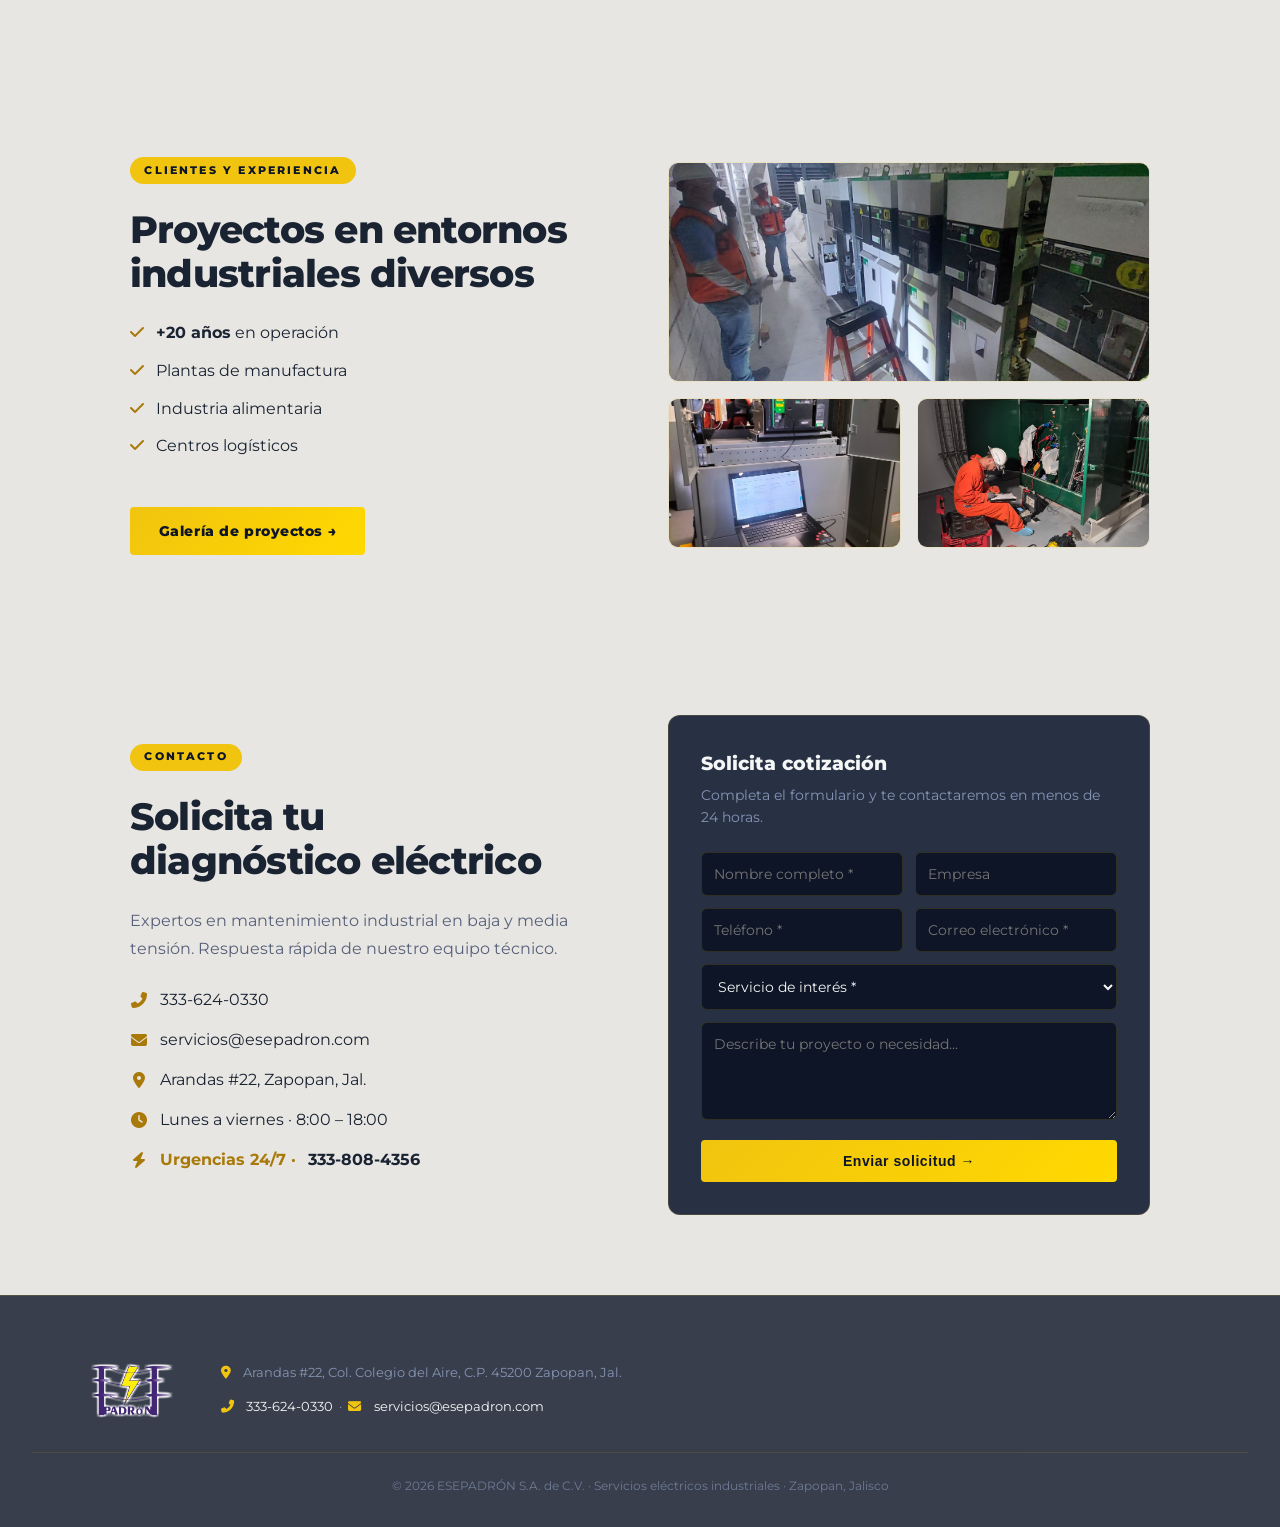
==== commit 79ededef: "Rediseno rayo azul pararrayos, correccion de contraste y paginas Proyectos/Nosotros completas" ====
--- a/index.html
+++ b/index.html
@@ -124,38 +124,46 @@
         distribución. <em>Toca un equipo para ver sus alcances.</em>
     </p>
     <div class="energy-grid">
-        <button class="energy-node reveal" data-scope="acometida" style="transition-delay:0s">
+        <button class="energy-node reveal" data-scope="acometida" data-row="top" style="transition-delay:0s">
             <img src="img/acometida.png" alt="Acometida" loading="lazy">
             <h4>Acometida principal</h4><span>Aérea y subterránea</span>
         </button>
-        <button class="energy-node reveal" data-scope="subestacion" style="transition-delay:0.1s">
+        <button class="energy-node reveal" data-scope="subestacion" data-row="top" style="transition-delay:0.1s">
             <img src="img/Subestacion.png" alt="Subestación" loading="lazy">
             <h4>Subestación</h4><span>Tripolar en aire / Gas SF6</span>
         </button>
-        <button class="energy-node reveal" data-scope="transformadores-mt" style="transition-delay:0.2s">
+        <button class="energy-node reveal" data-scope="transformadores-mt" data-row="top" style="transition-delay:0.2s">
             <img src="img/transformt.png" alt="Transformadores MT" loading="lazy">
             <h4>Transformadores MT</h4><span>Aceite y secos · Media tensión</span>
         </button>
-        <div class="scope-stage" id="scopeStage" hidden>
+        <div class="scope-stage" id="scopeStageTop" hidden>
             <div class="scope-connector" aria-hidden="true"><i class="fas fa-bolt"></i></div>
             <div class="scope-card">
-                <span class="scope-badge"><i class="fas fa-bolt"></i> <b id="scopeTitle"></b></span>
+                <span class="scope-badge"><i class="fas fa-bolt"></i> <b class="scopeTitle"></b></span>
                 <h4>Alcances del servicio</h4>
-                <ul id="scopeList"></ul>
+                <ul class="scopeList"></ul>
             </div>
         </div>
-        <button class="energy-node reveal" data-scope="transformadores-bt" style="transition-delay:0.3s">
+        <button class="energy-node reveal" data-scope="transformadores-bt" data-row="bottom" style="transition-delay:0.3s">
             <img src="img/transforbt.png" alt="Transformadores BT" loading="lazy">
             <h4>Transformadores BT</h4><span>Aceite y secos · Baja tensión</span>
         </button>
-        <button class="energy-node reveal" data-scope="interruptores" style="transition-delay:0.4s">
+        <button class="energy-node reveal" data-scope="interruptores" data-row="bottom" style="transition-delay:0.4s">
             <img src="img/interruptorp.png" alt="Interruptores de potencia" loading="lazy">
             <h4>Interruptores de potencia</h4><span>Masterpact · Powerpact · Compact · SACE</span>
         </button>
-        <button class="energy-node reveal" data-scope="tableros" style="transition-delay:0.5s">
+        <button class="energy-node reveal" data-scope="tableros" data-row="bottom" style="transition-delay:0.5s">
             <img src="img/tablerod.png" alt="Tableros de distribución" loading="lazy">
             <h4>Tableros de distribución</h4><span>Autosoportados · I-Line · NQ · NF · QO</span>
         </button>
+        <div class="scope-stage" id="scopeStageBottom" hidden>
+            <div class="scope-connector" aria-hidden="true"><i class="fas fa-bolt"></i></div>
+            <div class="scope-card">
+                <span class="scope-badge"><i class="fas fa-bolt"></i> <b class="scopeTitle"></b></span>
+                <h4>Alcances del servicio</h4>
+                <ul class="scopeList"></ul>
+            </div>
+        </div>
     </div>
 </section>
 
--- a/styles.css
+++ b/styles.css
@@ -4,9 +4,12 @@
     --surface-2: #1a2b4c;
     --yellow:    #f1c40f;
     --yellow-2:  #ffd900;
+    --yellow-strong: #a9790a; /* dorado oscuro, para texto sobre fondo claro */
     --violet:    #3b2d78;   /* morado del logo, para acentos secundarios */
-    --text:      #f4f7f6;
-    --muted:     #8494b3;
+    --text:      #f4f7f6;   /* texto claro, para usar SOLO sobre fondos oscuros (cards, navbar, footer) */
+    --muted:     #8494b3;   /* texto secundario, para usar sobre fondos oscuros */
+    --ink:       #1a2332;   /* texto oscuro, para usar sobre el fondo claro de la página */
+    --muted-dark: #57607a;  /* texto secundario, para usar sobre el fondo claro de la página */
     --border-y:  rgba(241,196,15,0.15);
     --glow-y:    rgba(241,196,15,0.25);
     --grad:      linear-gradient(135deg, #f1c40f, #ffd900);
@@ -28,7 +31,7 @@
         radial-gradient(ellipse 50% 45% at 10% 90%, rgba(170,168,160,0.16), transparent 55%),
         radial-gradient(ellipse 70% 60% at 45% 50%, rgba(200,199,193,0.25), transparent 65%);
     background-attachment: fixed;
-    color: var(--text);
+    color: var(--ink);
     line-height: 1.6;
     overflow-x: hidden;
 }
@@ -82,40 +85,47 @@
     gap: 3rem; max-width: 1100px; margin: 0 auto;
     padding: 10rem 2.5rem 4rem;
 }
-.hero-sub-page {
-    display: flex; align-items: center; justify-content: center;
-    text-align: center; max-width: 800px; margin: 0 auto;
-    padding: 9rem 2.5rem 3rem;
-}
 .hero-content { max-width: 560px; flex: 1; }
-.hero-sub-page .hero-content { max-width: 100%; }
-.hero-sub-page .hero-eyebrow { justify-content: center; }
 
 .hero-eyebrow {
     font-size: 0.72rem; letter-spacing: 0.2em; text-transform: uppercase;
-    color: var(--yellow); margin-bottom: 1.5rem;
+    color: var(--yellow-strong); margin-bottom: 1.5rem;
     display: flex; align-items: center; gap: 0.75rem;
     opacity: 0; transform: translateY(12px); animation: fadeUp 0.7s 0.2s forwards;
 }
-.hero-eyebrow::before { content: ''; width: 2rem; height: 1px; background: var(--yellow); }
+.hero-eyebrow::before { content: ''; width: 2rem; height: 1px; background: var(--yellow-strong); }
 
 h1 {
     font-size: clamp(2.5rem, 5.2vw, 4.2rem);
     font-weight: 800; line-height: 1.08; letter-spacing: -0.02em;
-    text-wrap: balance; margin-bottom: 1.5rem;
+    text-wrap: balance; margin-bottom: 1.5rem; color: var(--ink);
     opacity: 0; transform: translateY(16px); animation: fadeUp 0.7s 0.4s forwards;
 }
 .h1-accent {
-    background: var(--grad);
+    background: linear-gradient(135deg, #a9790a, #f1c40f);
     background-clip: text; -webkit-background-clip: text;
     -webkit-text-fill-color: transparent;
 }
 
 .hero-sub {
-    font-size: 1rem; color: var(--muted); max-width: 500px;
+    font-size: 1rem; color: var(--muted-dark); max-width: 500px;
     margin-bottom: 2.5rem; line-height: 1.75;
     opacity: 0; transform: translateY(12px); animation: fadeUp 0.7s 0.6s forwards;
 }
+
+/* ===== ENCABEZADO DE PÁGINAS SECUNDARIAS (Nosotros, Proyectos) ===== */
+.page-header {
+    background: var(--bg);
+    text-align: center;
+    padding: 9rem 2.5rem 3.5rem;
+    position: relative; z-index: 10;
+}
+.page-header .hero-content { max-width: 700px; margin: 0 auto; }
+.page-header .hero-eyebrow { justify-content: center; color: var(--yellow); }
+.page-header .hero-eyebrow::before { background: var(--yellow); }
+.page-header h1 { color: var(--text); }
+.page-header .h1-accent { background: var(--grad); background-clip: text; -webkit-background-clip: text; -webkit-text-fill-color: transparent; }
+.page-header .hero-sub { color: var(--muted); margin-left: auto; margin-right: auto; }
 
 .cta-group {
     display: flex; gap: 1rem; flex-wrap: wrap;
@@ -132,12 +142,14 @@
 .btn-primary:hover { box-shadow: 0 0 28px var(--glow-y); transform: translateY(-1px); }
 .btn-outline {
     display: inline-flex; align-items: center; gap: 0.5rem;
-    color: var(--text); font-size: 0.875rem; letter-spacing: 0.04em;
-    padding: 0.8rem 1.8rem; border: 1px solid var(--border-y);
+    color: var(--ink); font-size: 0.875rem; letter-spacing: 0.04em;
+    padding: 0.8rem 1.8rem; border: 1px solid rgba(26,35,50,0.25);
     border-radius: 4px; text-decoration: none;
     transition: border-color 0.2s, color 0.2s;
 }
-.btn-outline:hover { border-color: var(--yellow); color: var(--yellow); }
+.btn-outline:hover { border-color: var(--yellow-strong); color: var(--yellow-strong); }
+.page-header .btn-outline { color: var(--text); border-color: var(--border-y); }
+.page-header .btn-outline:hover { border-color: var(--yellow); color: var(--yellow); }
 
 @keyframes fadeUp { to { opacity: 1; transform: translateY(0); } }
 @keyframes bounceIn {
@@ -174,15 +186,17 @@
 /* ===== SECCIONES ===== */
 .section { max-width: 1100px; margin: 0 auto; padding: 5rem 2.5rem; }
 .section-label {
-    font-size: 0.68rem; letter-spacing: 0.25em; text-transform: uppercase;
-    color: var(--yellow); margin-bottom: 0.75rem;
+    display: inline-block;
+    font-size: 0.68rem; letter-spacing: 0.2em; text-transform: uppercase;
+    font-weight: 800; color: var(--bg); background: var(--yellow);
+    padding: 0.3rem 0.9rem; border-radius: 20px; margin-bottom: 1rem;
 }
 h2 {
     font-size: clamp(1.75rem, 3vw, 2.5rem); font-weight: 800;
     letter-spacing: -0.02em; text-wrap: balance; line-height: 1.15;
-    margin-bottom: 1.5rem;
-}
-.section-sub { color: var(--muted); max-width: 640px; line-height: 1.75; }
+    margin-bottom: 1.5rem; color: var(--ink);
+}
+.section-sub { color: var(--muted-dark); max-width: 640px; line-height: 1.75; }
 
 .cards { display: grid; grid-template-columns: repeat(auto-fit, minmax(230px, 1fr)); gap: 1.25rem; margin-top: 2rem; }
 .card {
@@ -192,9 +206,24 @@
 }
 .card:hover { border-color: rgba(241,196,15,0.4); box-shadow: 0 0 30px rgba(241,196,15,0.08); transform: translateY(-3px); }
 .card-icon { font-size: 1.5rem; margin-bottom: 1rem; }
-.card h3 { font-size: 1rem; font-weight: 700; margin-bottom: 0.6rem; }
+.card h3 { font-size: 1rem; font-weight: 700; margin-bottom: 0.6rem; color: var(--text); }
 .card p { color: var(--muted); font-size: 0.875rem; line-height: 1.65; }
 .card-img { width: 100%; height: 160px; object-fit: cover; border-radius: 6px; margin-bottom: 1rem; }
+
+/* ===== Íconos Misión/Visión y avatares de equipo (usados en Nosotros) ===== */
+.mv-icon {
+    width: 56px; height: 56px; border-radius: 50%;
+    background: rgba(241,196,15,0.12); color: var(--yellow);
+    display: flex; align-items: center; justify-content: center;
+    font-size: 1.4rem; margin-bottom: 1.1rem;
+}
+.card.team { text-align: center; }
+.team-avatar {
+    width: 72px; height: 72px; border-radius: 50%; margin: 0 auto 1rem;
+    background: rgba(241,196,15,0.12); color: var(--yellow);
+    display: flex; align-items: center; justify-content: center;
+    font-size: 1.8rem;
+}
 
 /* ===== DOS COLUMNAS (quiénes somos, clientes, contacto) ===== */
 .two-col { display: grid; grid-template-columns: 1fr 1fr; gap: 3.5rem; align-items: center; }
@@ -202,8 +231,8 @@
 .col-img img { width: 85%; margin: 0 auto; border-radius: 10px; display: block; border: 1px solid var(--border-y); }
 .gallery img { width: 100%; border-radius: 10px; display: block; border: 1px solid var(--border-y); }
 .clients-list { list-style: none; margin: 1.5rem 0; }
-.clients-list li { color: var(--text); margin-bottom: 0.75rem; }
-.clients-list i { color: var(--yellow); margin-right: 0.5rem; }
+.clients-list li { color: var(--ink); margin-bottom: 0.75rem; }
+.clients-list i { color: var(--yellow-strong); margin-right: 0.5rem; }
 .gallery { display: grid; grid-template-columns: 1fr 1fr; gap: 1rem; }
 .gallery-top { grid-column: 1 / -1; height: 220px; object-fit: cover; }
 .gallery img:not(.gallery-top) { height: 150px; object-fit: cover; }
@@ -240,7 +269,7 @@
     transform: translateX(-50%);
     width: 34px; height: 34px;
     display: flex; align-items: center; justify-content: center;
-    color: var(--yellow); font-size: 1.1rem;
+    color: var(--yellow-strong); font-size: 1.1rem;
     animation: boltPulse 1.2s ease-in-out infinite;
 }
 @keyframes boltPulse {
@@ -249,29 +278,65 @@
 }
 .scope-card {
     background: rgba(26,43,76,0.9); border: 2px solid var(--yellow);
-    border-radius: 12px; padding: 2rem; text-align: center;
+    border-radius: 12px; padding: 2rem; text-align: center; color: var(--text);
     box-shadow: 0 0 30px rgba(241,196,15,0.2);
 }
 .scope-badge { display: inline-flex; align-items: center; justify-content: center; gap: 0.4rem; color: var(--yellow); font-weight: 700; font-size: 0.9rem; }
-.scope-card h4 { margin: 0.75rem 0 1rem; font-size: 1rem; text-align: center; }
-.scope-card ul { list-style: none; display: grid; grid-template-columns: repeat(auto-fit, minmax(260px, 1fr)); gap: 0.6rem; justify-content: center; text-align: center; }
-.scope-card li { color: var(--text); font-size: 0.875rem; line-height: 1.5; }
-.scope-card li i { color: var(--yellow); margin-right: 0.5rem; font-size: 0.7rem; }
+.scope-card h4 { margin: 0.75rem 0 1rem; font-size: 1rem; text-align: center; color: var(--text); }
+.scope-card ul { list-style: none; display: grid; grid-template-columns: repeat(auto-fit, minmax(260px, 1fr)); gap: 0.6rem; justify-content: center; }
+.scope-card li {
+    color: var(--text); font-size: 0.875rem; line-height: 1.5;
+    display: flex; align-items: center; justify-content: center; gap: 0.5rem;
+}
+.scope-card li i { color: var(--yellow); font-size: 0.7rem; }
 
 /* ===== MARCAS ===== */
-.brand-row { display: grid; grid-template-columns: repeat(auto-fit, minmax(220px, 1fr)); gap: 2rem; margin-top: 2rem; max-width: 900px; margin-left: auto; margin-right: auto; }
+.brand-row { display: grid; grid-template-columns: repeat(auto-fit, minmax(220px, 1fr)); gap: 1.75rem; margin-top: 2rem; max-width: 900px; margin-left: auto; margin-right: auto; }
 .brand-card {
-    background: rgba(19,29,51,0.6); border: 1px solid var(--border-y);
-    border-radius: 12px; padding: 2.5rem 2rem;
+    background: #ffffff; border: 1px solid rgba(26,35,50,0.08);
+    border-radius: 14px; padding: 2.5rem 2rem;
     display: flex; align-items: center; justify-content: center; height: 140px;
+    box-shadow: 0 4px 18px rgba(26,35,50,0.06);
     transition: border-color 0.3s, box-shadow 0.3s, transform 0.3s;
 }
 .brand-card:hover {
     border-color: var(--yellow);
-    box-shadow: 0 0 30px rgba(241,196,15,0.15);
+    box-shadow: 0 10px 32px rgba(241,196,15,0.25);
     transform: translateY(-6px);
 }
-.brand-card img { max-height: 70px; max-width: 160px; object-fit: contain; }
+.brand-card img {
+    max-height: 70px; max-width: 160px; object-fit: contain;
+    filter: grayscale(65%) opacity(0.75);
+    transition: filter 0.3s;
+}
+.brand-card:hover img { filter: grayscale(0%) opacity(1); }
+
+/* ===== GALERÍA DE PROYECTOS ===== */
+.filter-bar { display: flex; flex-wrap: wrap; gap: 0.75rem; margin-bottom: 2.5rem; }
+.filter-btn {
+    background: #ffffff; border: 1px solid rgba(26,35,50,0.14); color: var(--ink);
+    font-family: inherit; font-size: 0.78rem; font-weight: 700; letter-spacing: 0.03em;
+    padding: 0.55rem 1.3rem; border-radius: 20px; cursor: pointer;
+    transition: background 0.2s, color 0.2s, border-color 0.2s, box-shadow 0.2s;
+}
+.filter-btn:hover { border-color: var(--yellow); }
+.filter-btn.active { background: var(--grad); color: var(--bg); border-color: transparent; box-shadow: 0 4px 14px rgba(241,196,15,0.35); }
+
+.proj-grid { display: grid; grid-template-columns: repeat(auto-fill, minmax(260px, 1fr)); gap: 1.25rem; }
+.proj-card {
+    position: relative; border-radius: 10px; overflow: hidden;
+    background: var(--bg); aspect-ratio: 4 / 3;
+    box-shadow: 0 4px 16px rgba(26,35,50,0.12);
+}
+.proj-card img { width: 100%; height: 100%; object-fit: cover; display: block; transition: transform 0.5s ease; }
+.proj-card:hover img { transform: scale(1.08); }
+.proj-card figcaption {
+    position: absolute; left: 0; right: 0; bottom: 0;
+    padding: 1.5rem 0.9rem 0.8rem;
+    background: linear-gradient(to top, rgba(13,21,38,0.95), transparent);
+    color: var(--text); font-size: 0.76rem; line-height: 1.4;
+}
+.proj-card.filtered-out { display: none; }
 
 /* ===== CUMPLIMIENTO ===== */
 .compliance { text-align: center; }
@@ -287,13 +352,13 @@
 
 /* ===== CONTACTO ===== */
 .contact-list { list-style: none; margin-top: 1.5rem; }
-.contact-list li { color: var(--text); margin-bottom: 0.9rem; display: flex; align-items: center; gap: 0.75rem; }
-.contact-list i { color: var(--yellow); width: 18px; text-align: center; }
-.contact-list a { color: var(--text); text-decoration: none; }
-.contact-list a:hover { color: var(--yellow); }
-.contact-list .urgent { color: var(--yellow); font-weight: 700; }
-.form-card { background: rgba(19,29,51,0.9); border: 1px solid var(--border-y); border-radius: 12px; padding: 2rem; }
-.form-card h3 { font-size: 1.2rem; font-weight: 800; margin-bottom: 0.4rem; }
+.contact-list li { color: var(--ink); margin-bottom: 0.9rem; display: flex; align-items: center; gap: 0.75rem; }
+.contact-list i { color: var(--yellow-strong); width: 18px; text-align: center; }
+.contact-list a { color: var(--ink); text-decoration: none; }
+.contact-list a:hover { color: var(--yellow-strong); }
+.contact-list .urgent { color: var(--yellow-strong); font-weight: 700; }
+.form-card { background: rgba(19,29,51,0.9); border: 1px solid var(--border-y); border-radius: 12px; padding: 2rem; color: var(--text); }
+.form-card h3 { font-size: 1.2rem; font-weight: 800; margin-bottom: 0.4rem; color: var(--text); }
 .form-sub { color: var(--muted); font-size: 0.85rem; margin-bottom: 1.5rem; }
 .form-row { display: grid; grid-template-columns: 1fr 1fr; gap: 0.75rem; }
 .form-card input, .form-card select, .form-card textarea {
@@ -340,7 +405,7 @@
     .hero { flex-direction: column-reverse; text-align: center; padding: 110px 8% 60px; gap: 1rem; }
     .hero-eyebrow, .cta-group { justify-content: center; }
     .bolt-stage { width: 200px; height: 300px; }
-    .hero-sub-page { padding: 100px 8% 40px; }
+    .page-header { padding: 100px 8% 2.5rem; }
     .section { padding-left: 8%; padding-right: 8%; }
     .cards { grid-template-columns: 1fr; }
     .form-row { grid-template-columns: 1fr; }
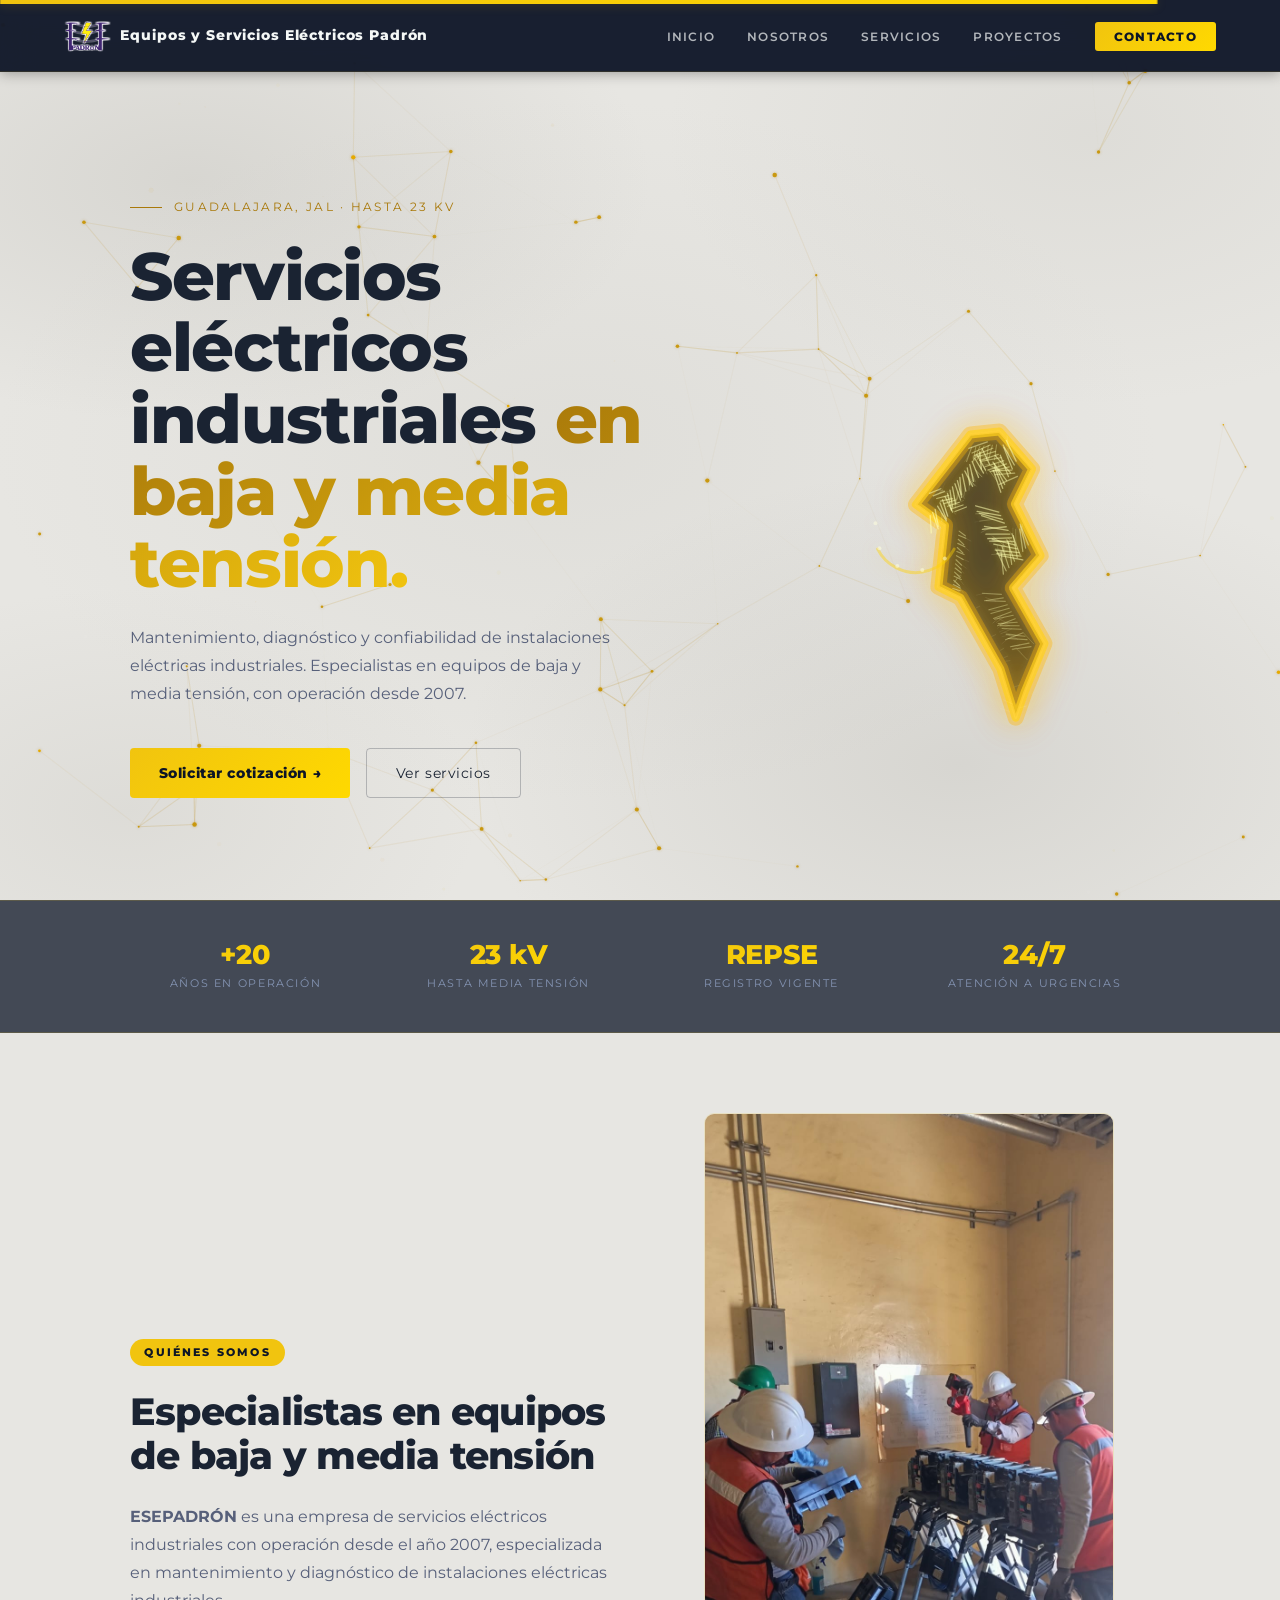
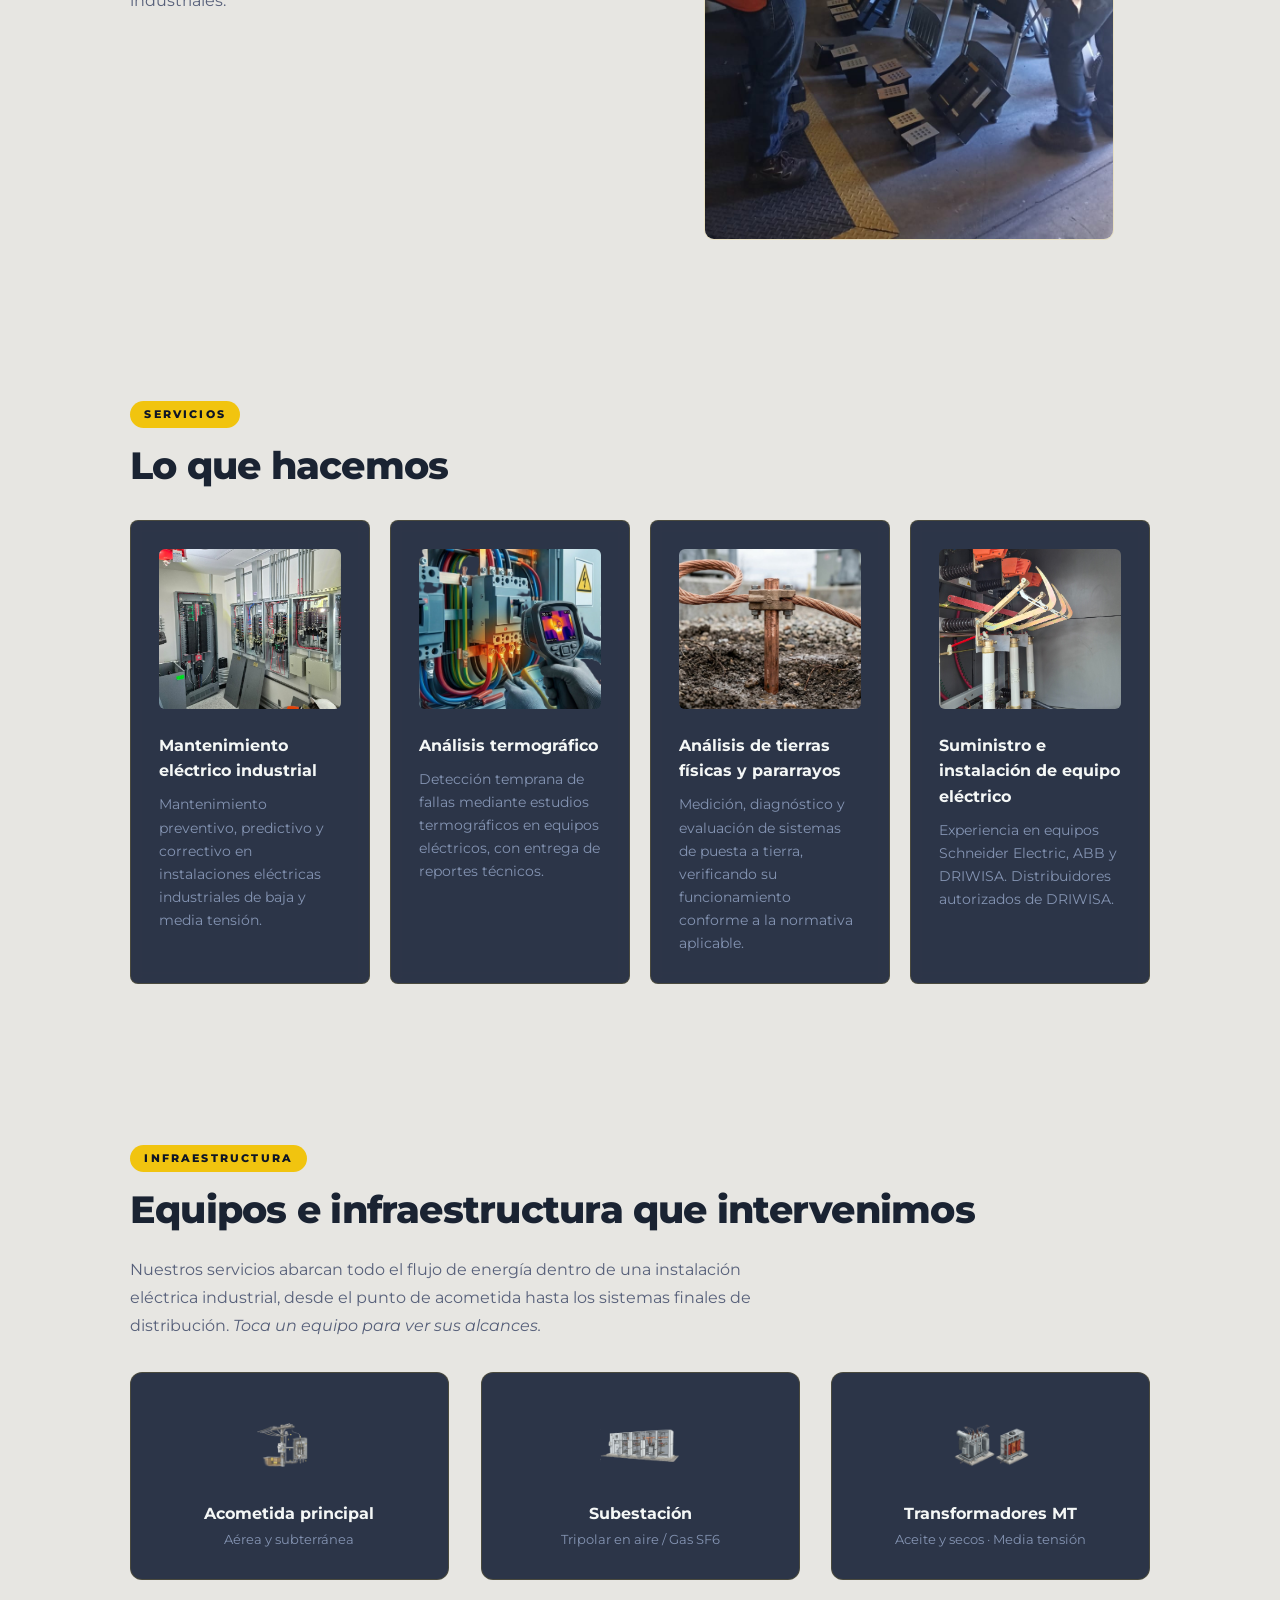
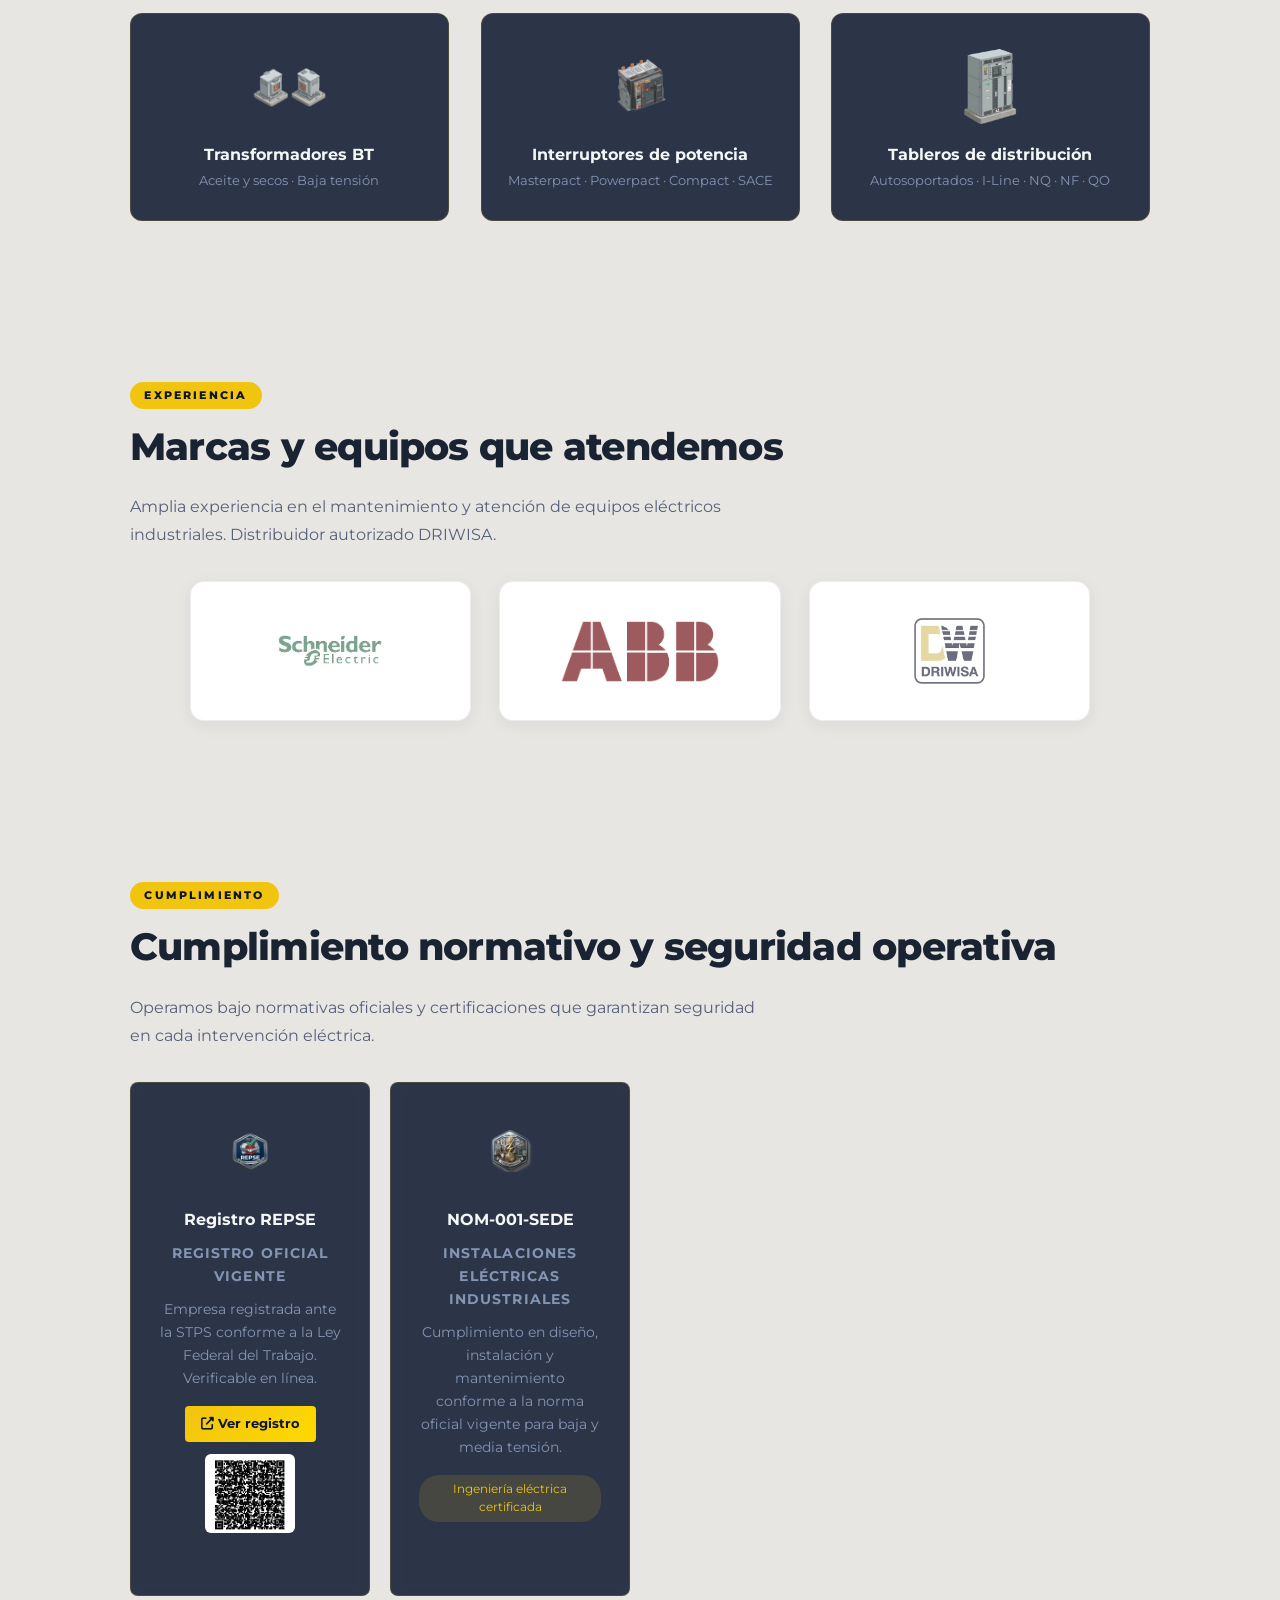
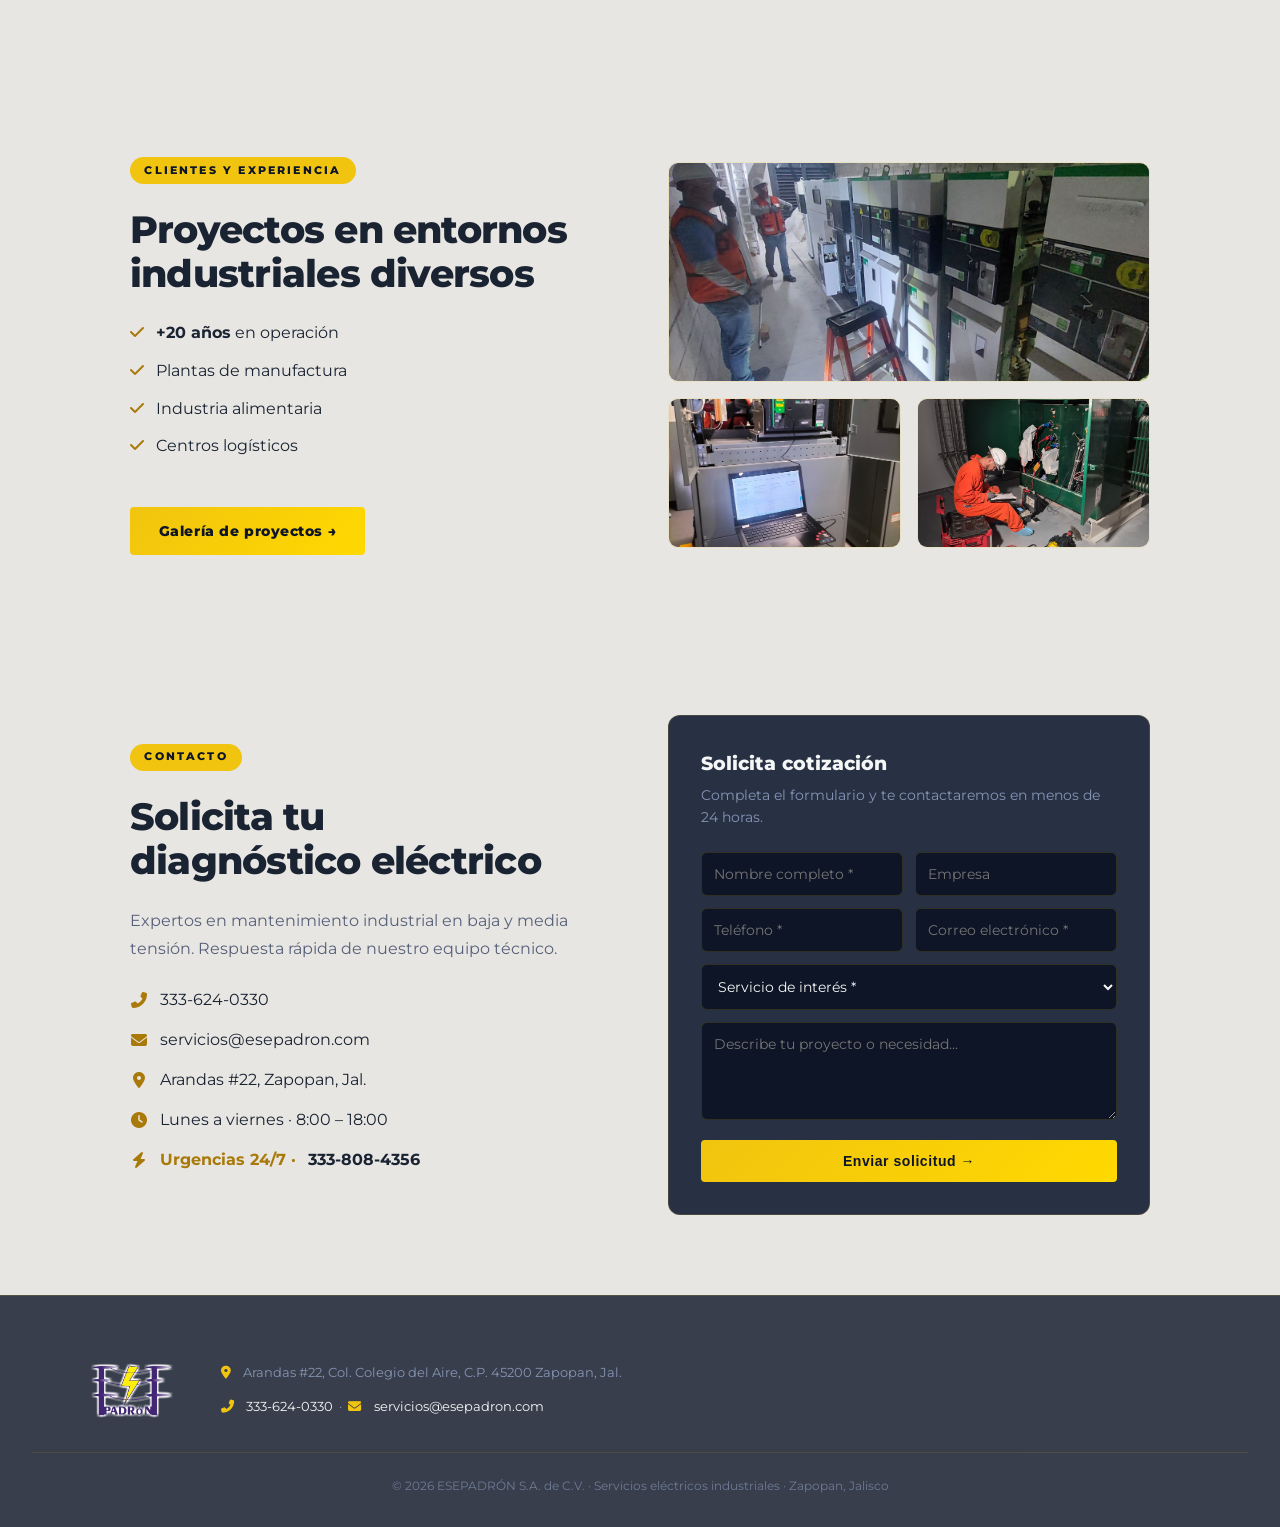
==== commit 2c19737c: "Rayo cinematografico v2: fondo corregido, audio, particulas y descargas" ====
--- a/index.html
+++ b/index.html
@@ -306,6 +306,12 @@
 <script src="libs/gsap.min.js"></script>
 <script src="libs/ScrollTrigger.min.js"></script>
 <script src="libs/lenis.min.js"></script>
-<script src="script.js?v=2"></script>
+<script src="effects/audio.js?v=2"></script>
+<script src="effects/lightning.js?v=2"></script>
+<script src="effects/particles.js?v=2"></script>
+<script src="effects/cursor.js?v=2"></script>
+<script src="effects/electromagnetic-field.js?v=2"></script>
+<script src="effects/interactions.js?v=2"></script>
+<script src="script.js?v=5"></script>
 </body>
 </html>
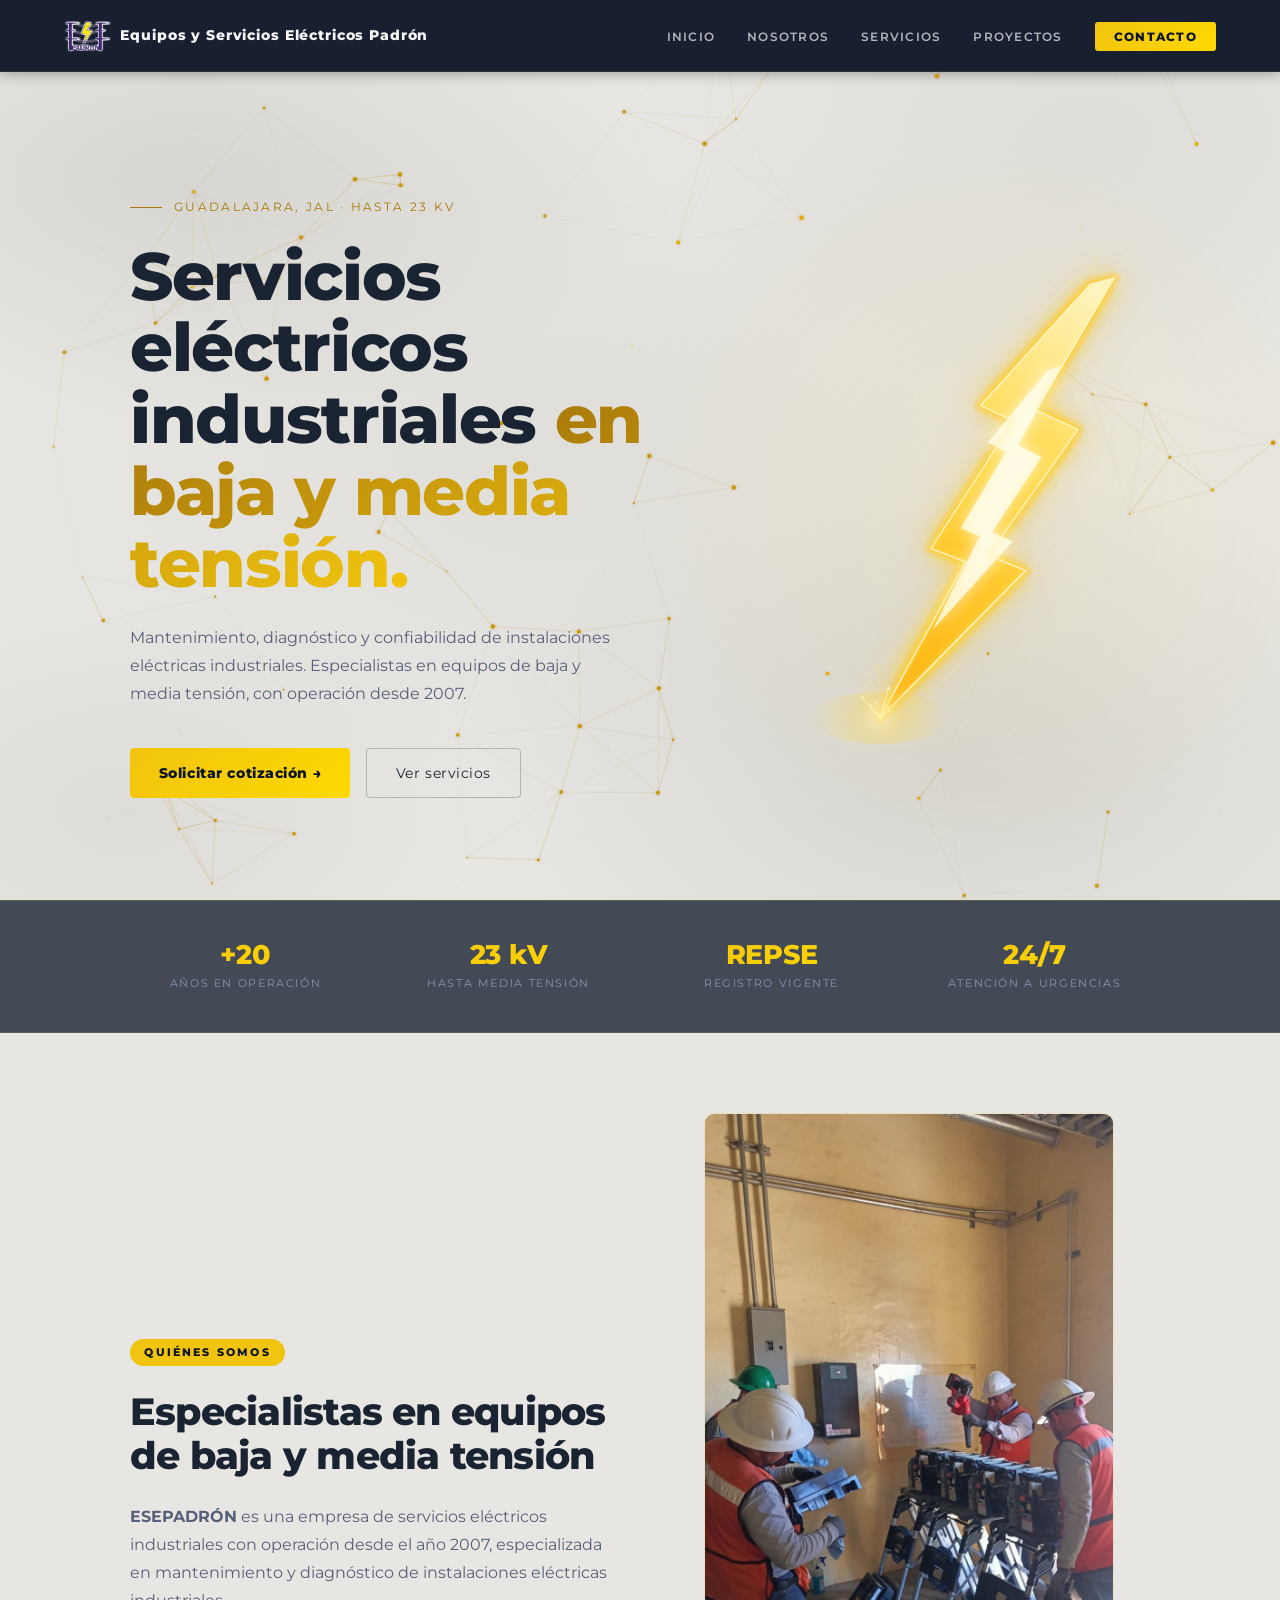
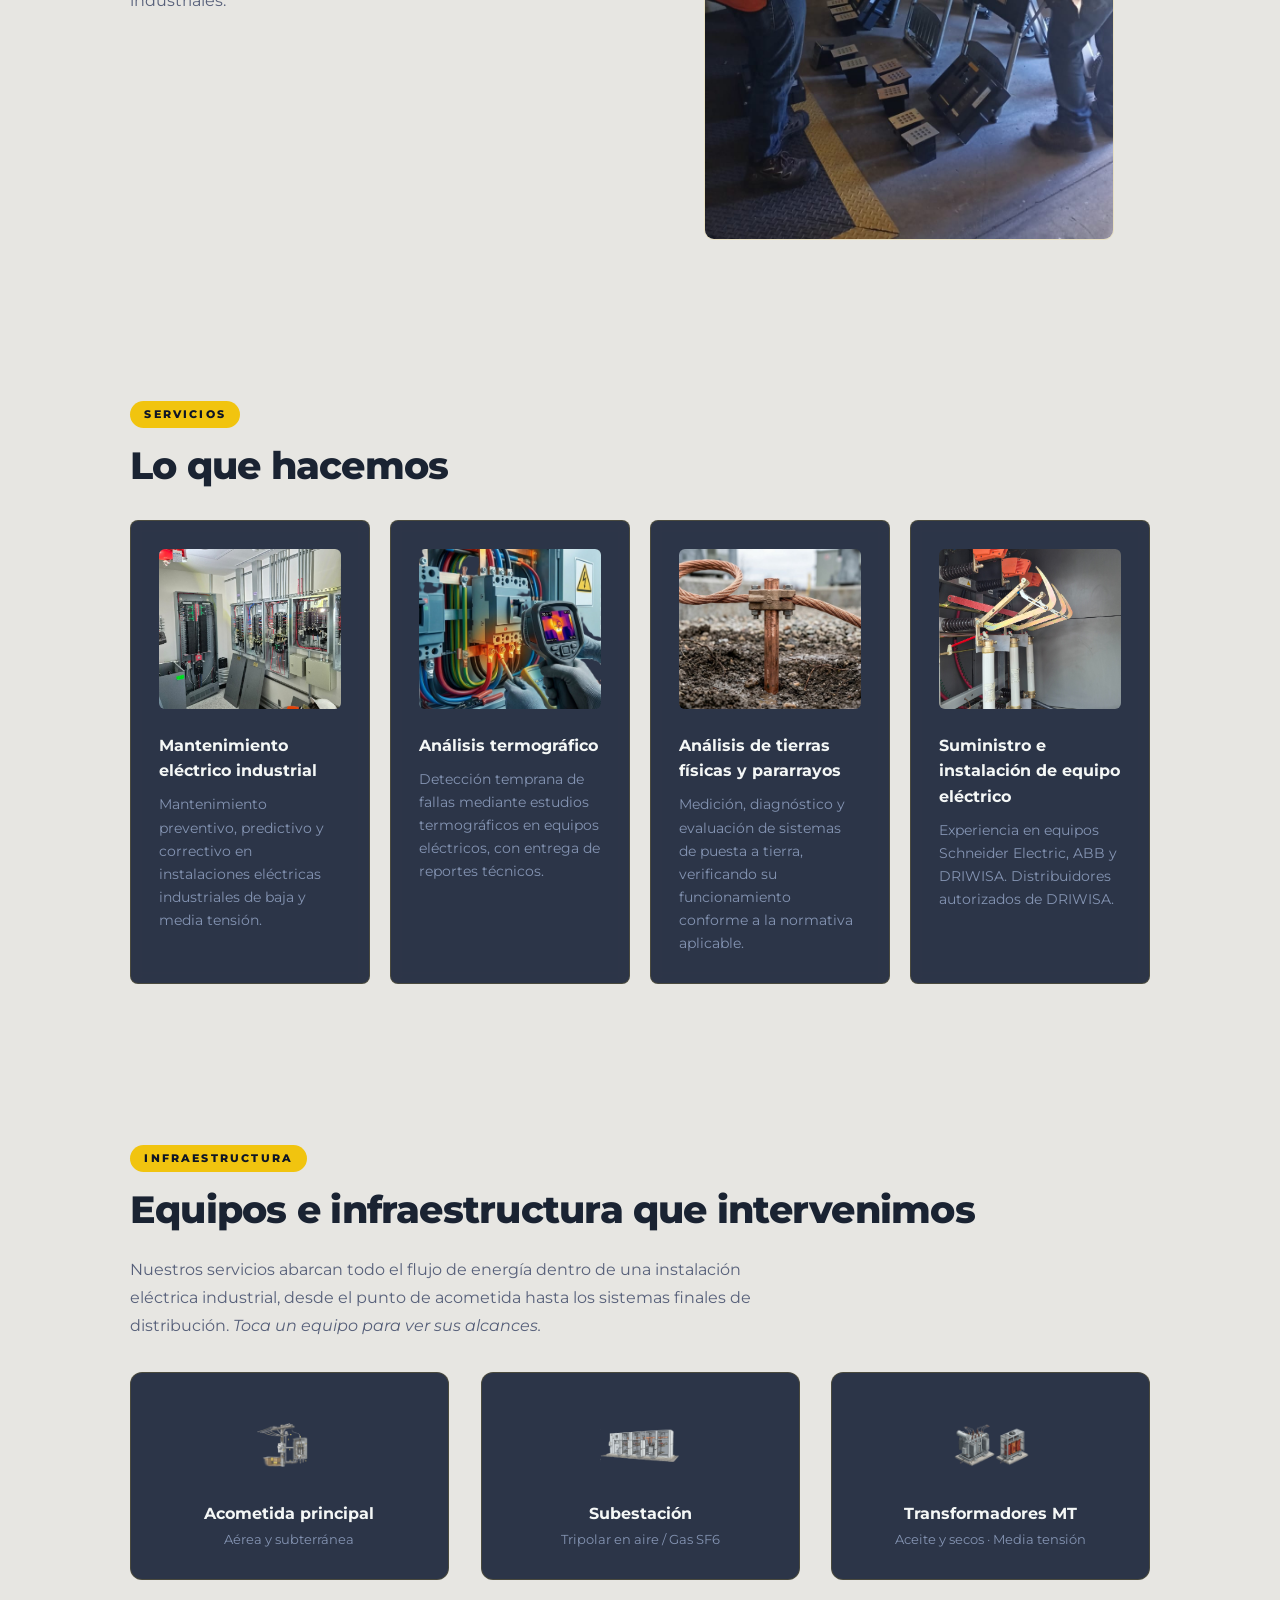
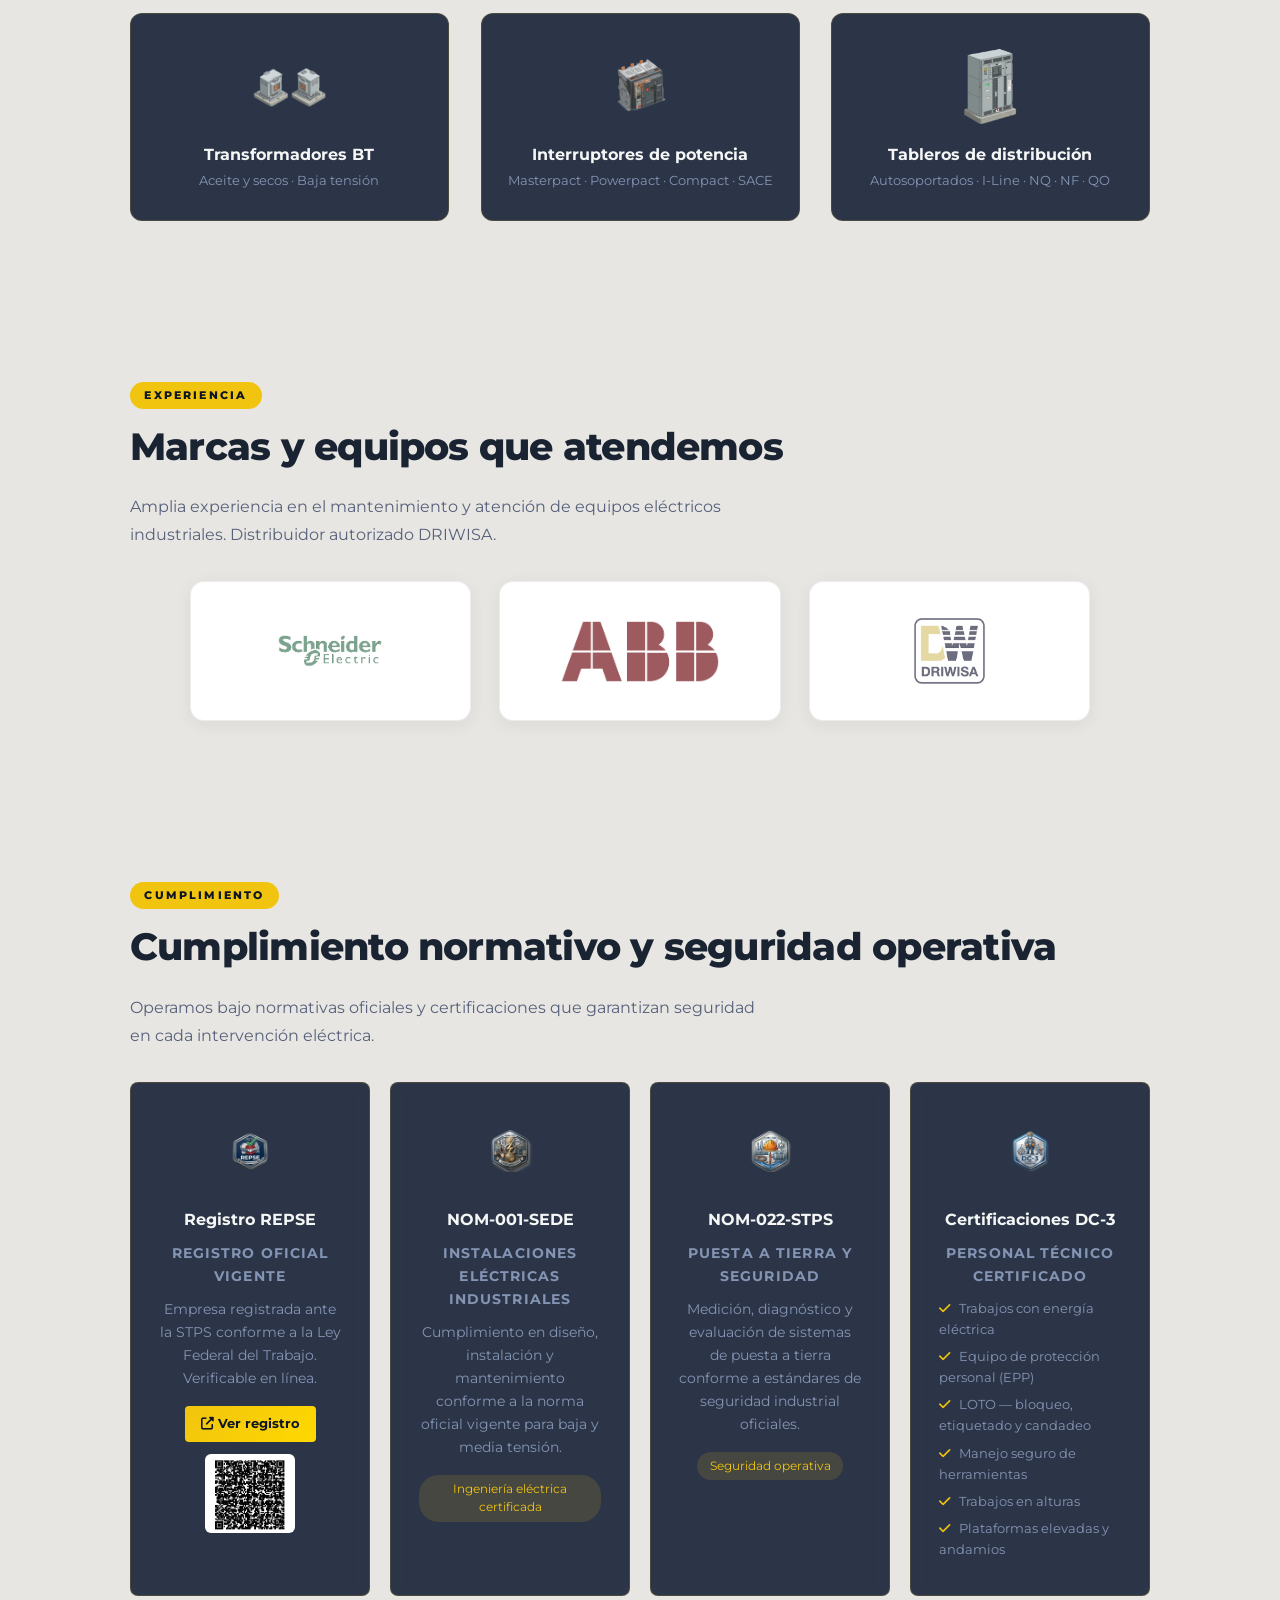
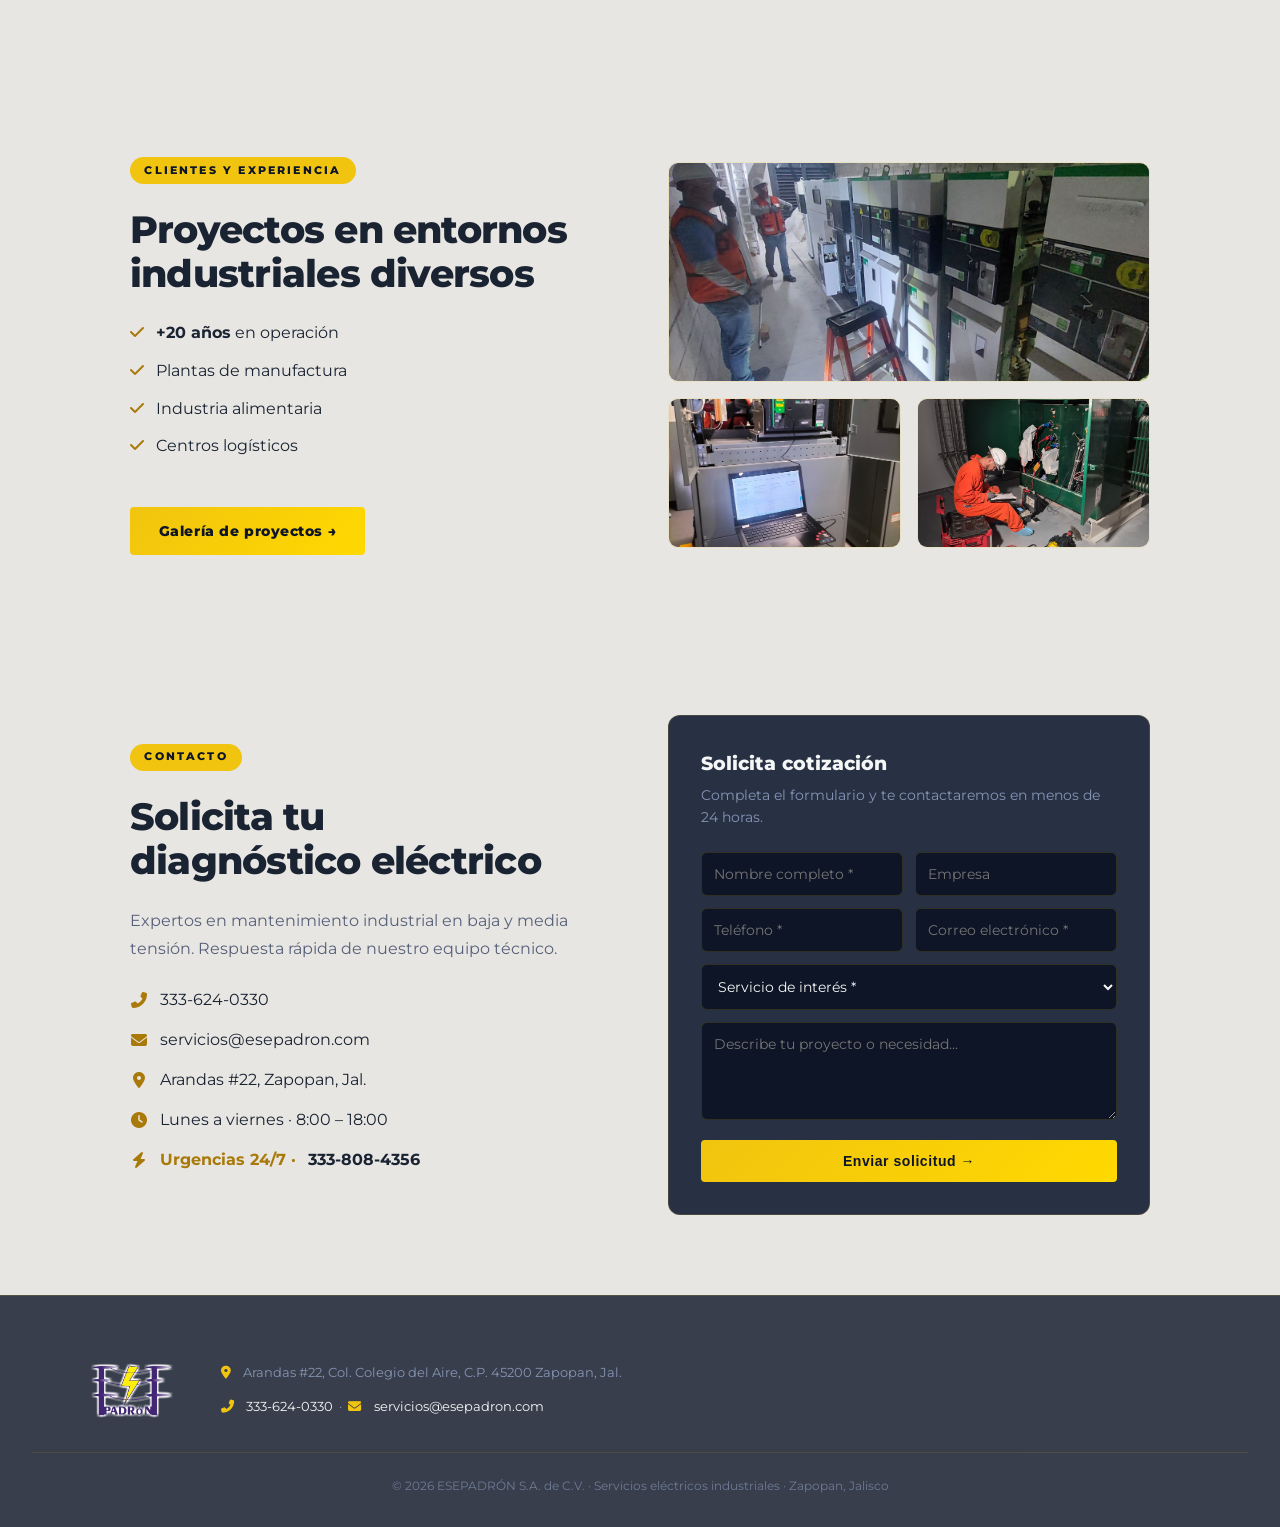
==== commit c6113302: "Rayo estilo Flash: silueta afilada, estelas e impacto" ====
--- a/index.html
+++ b/index.html
@@ -307,11 +307,10 @@
 <script src="libs/ScrollTrigger.min.js"></script>
 <script src="libs/lenis.min.js"></script>
 <script src="effects/audio.js?v=2"></script>
-<script src="effects/lightning.js?v=2"></script>
+<script src="effects/lightning.js?v=3"></script>
 <script src="effects/particles.js?v=2"></script>
-<script src="effects/cursor.js?v=2"></script>
 <script src="effects/electromagnetic-field.js?v=2"></script>
 <script src="effects/interactions.js?v=2"></script>
-<script src="script.js?v=5"></script>
+<script src="script.js?v=6"></script>
 </body>
 </html>
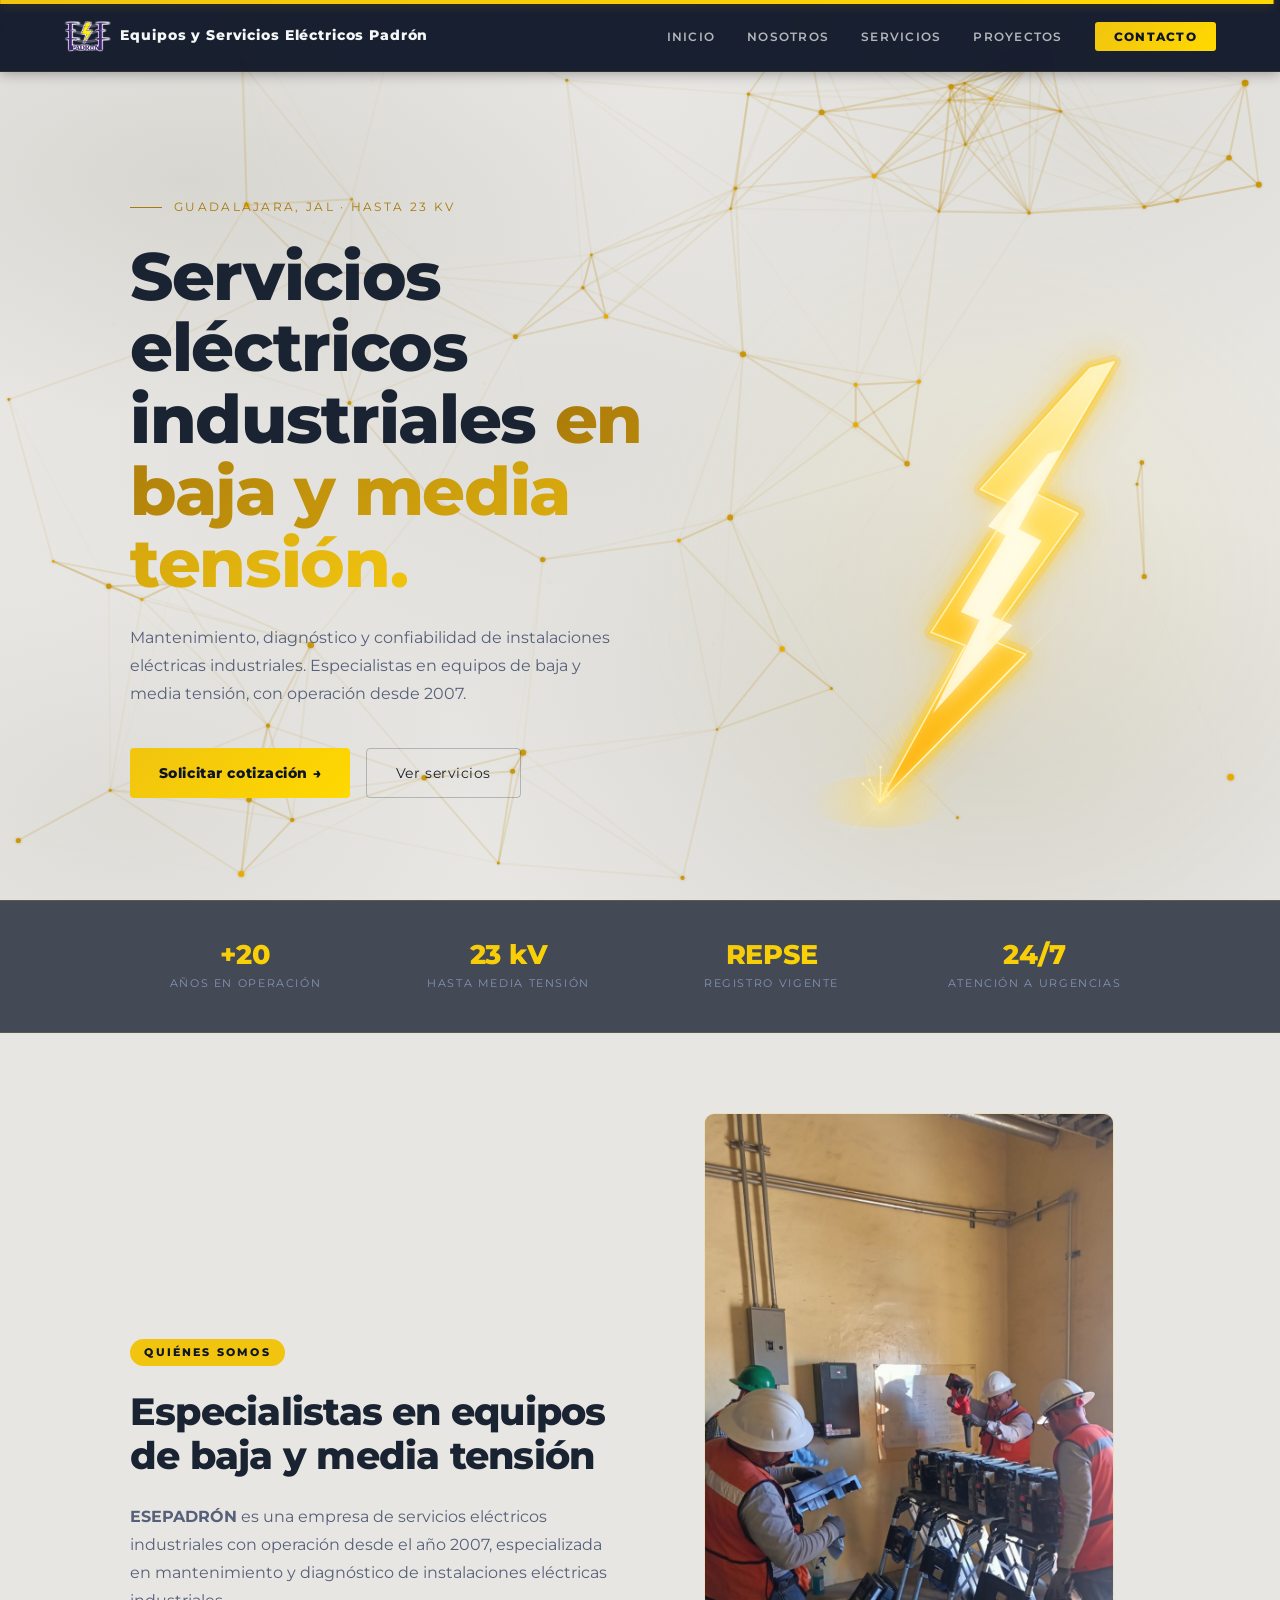
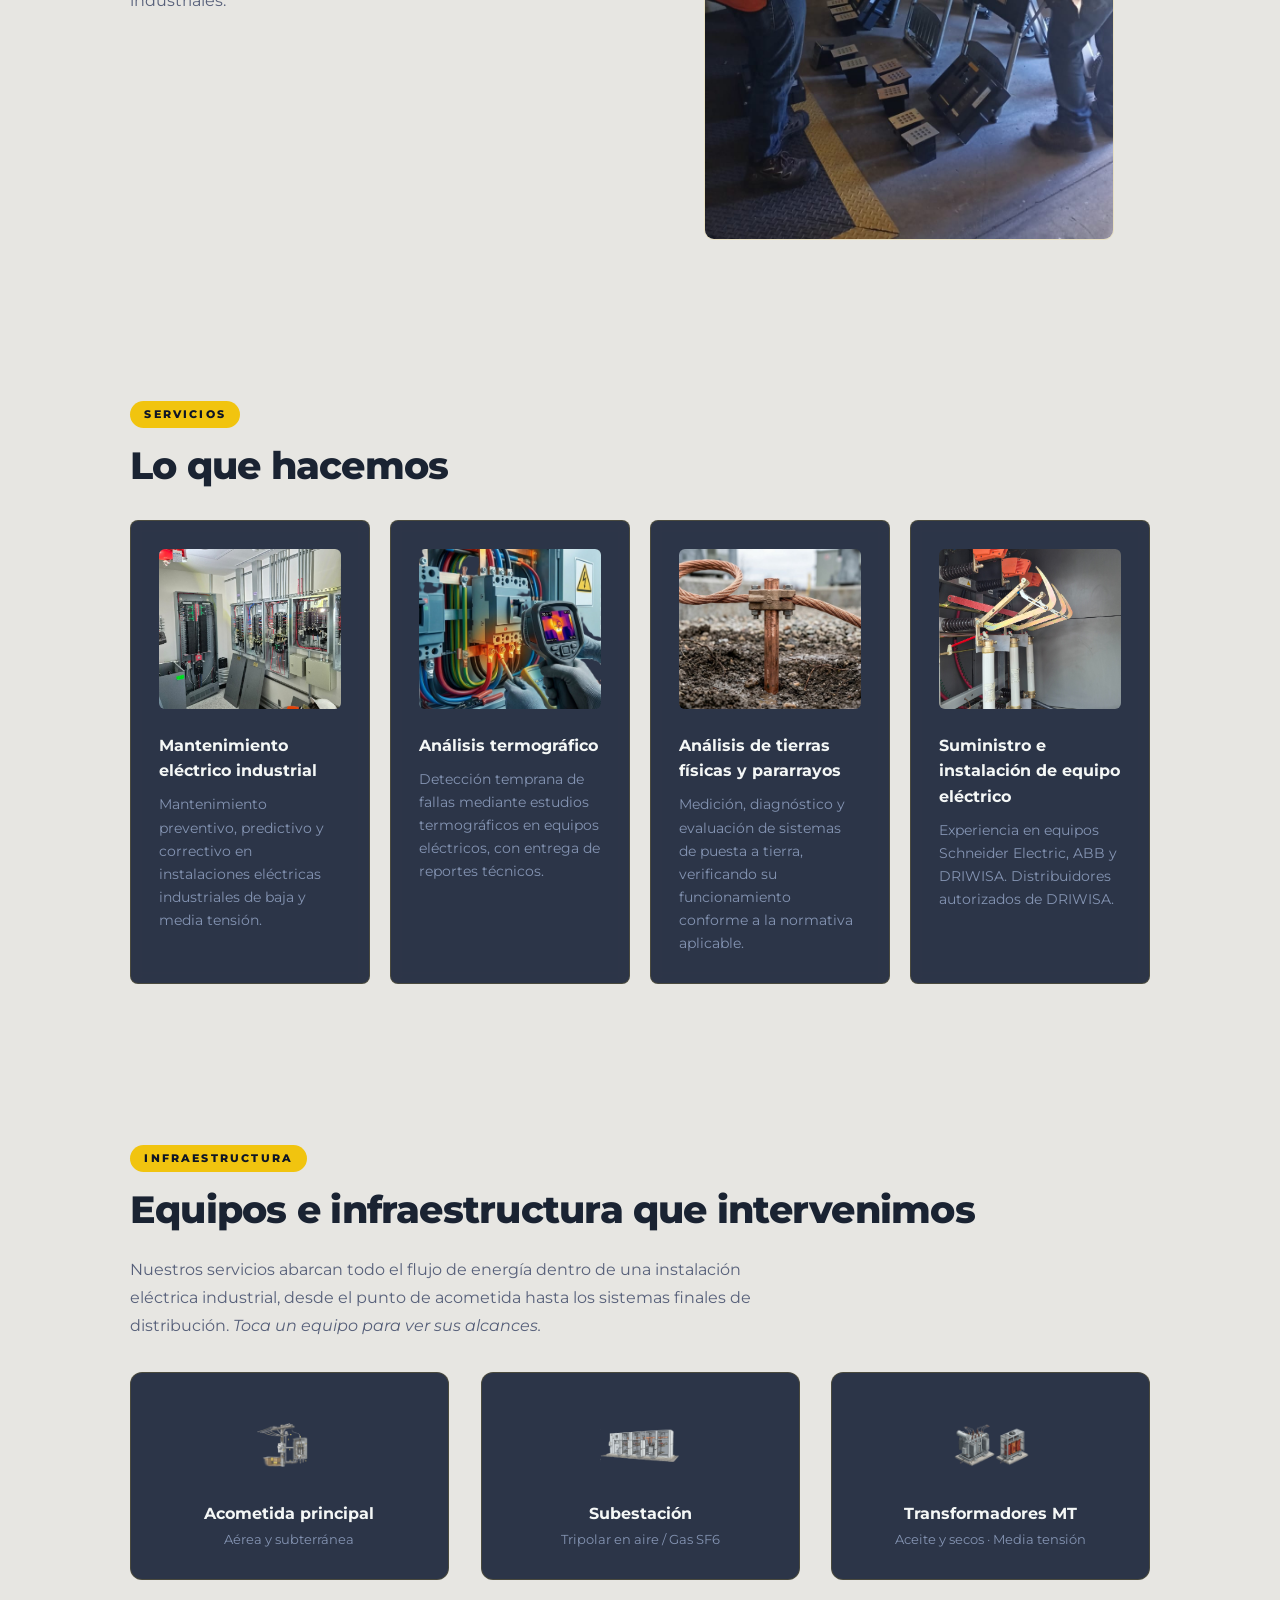
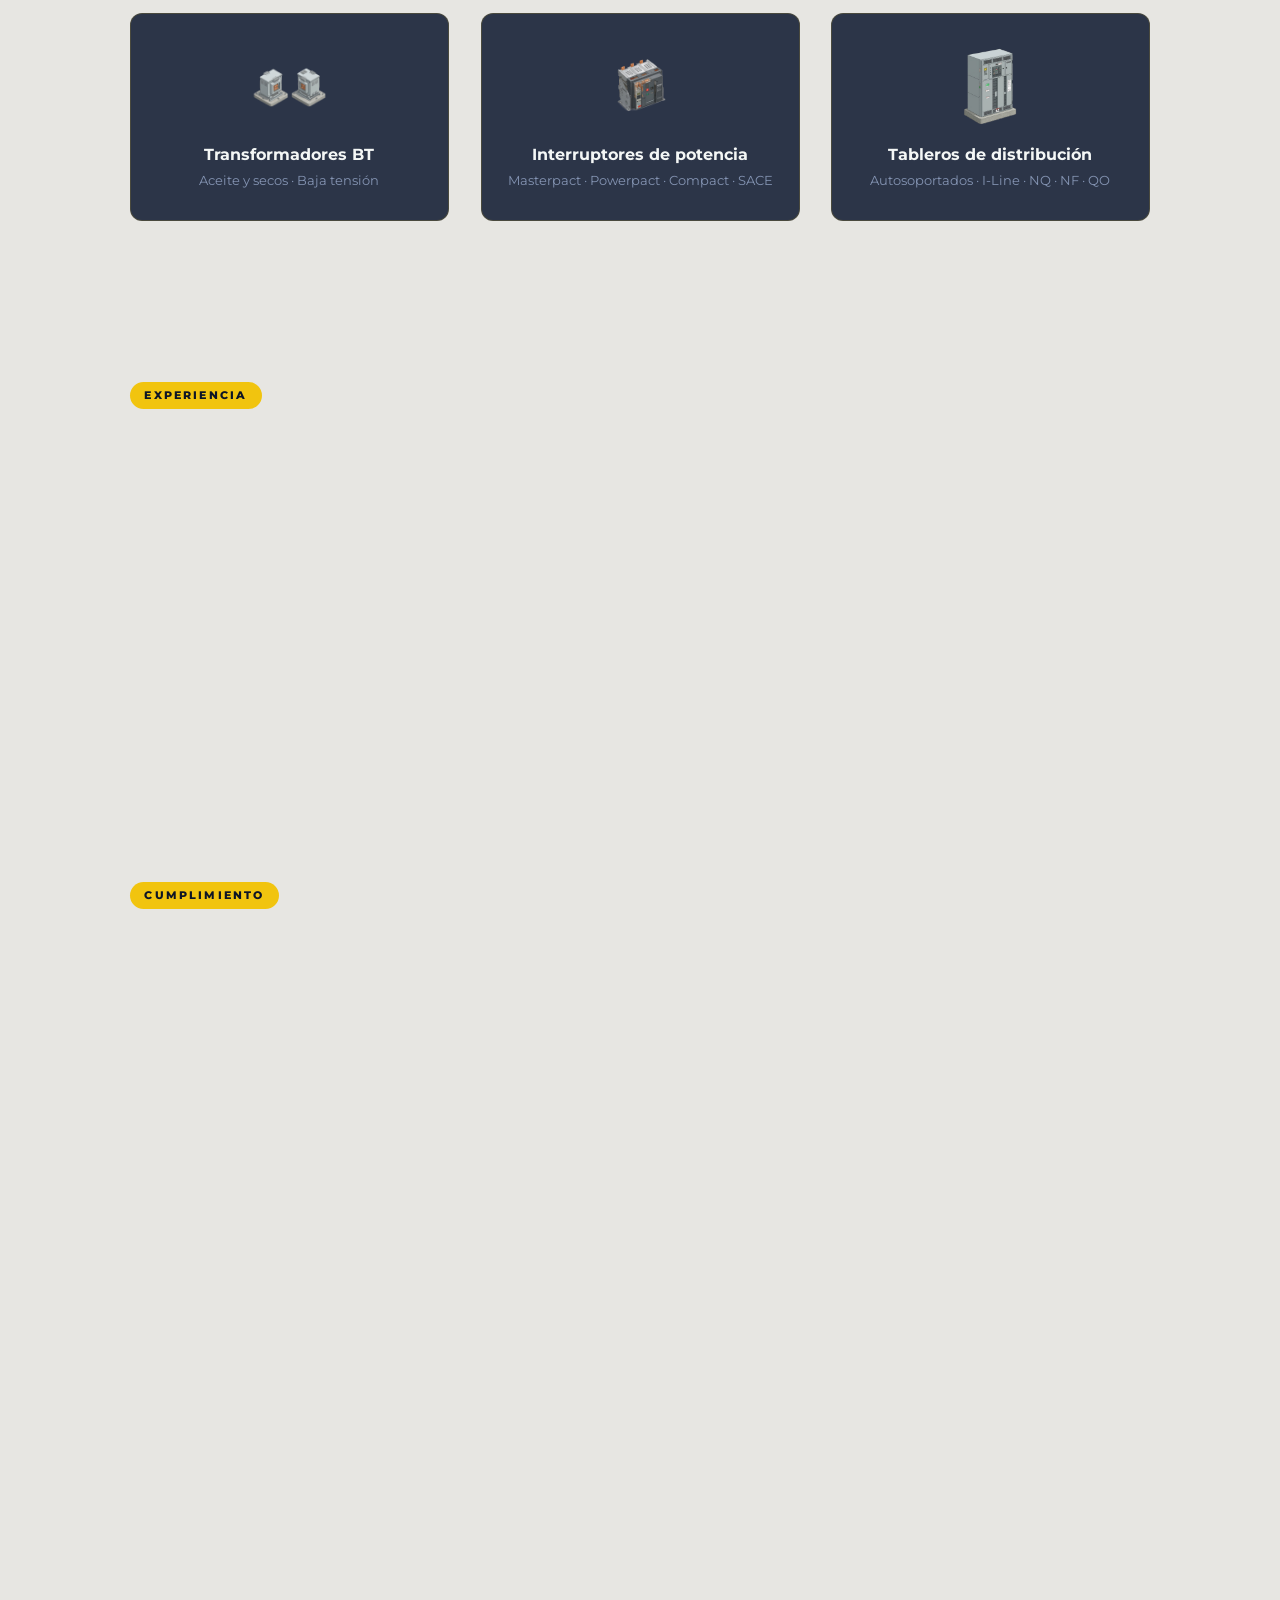
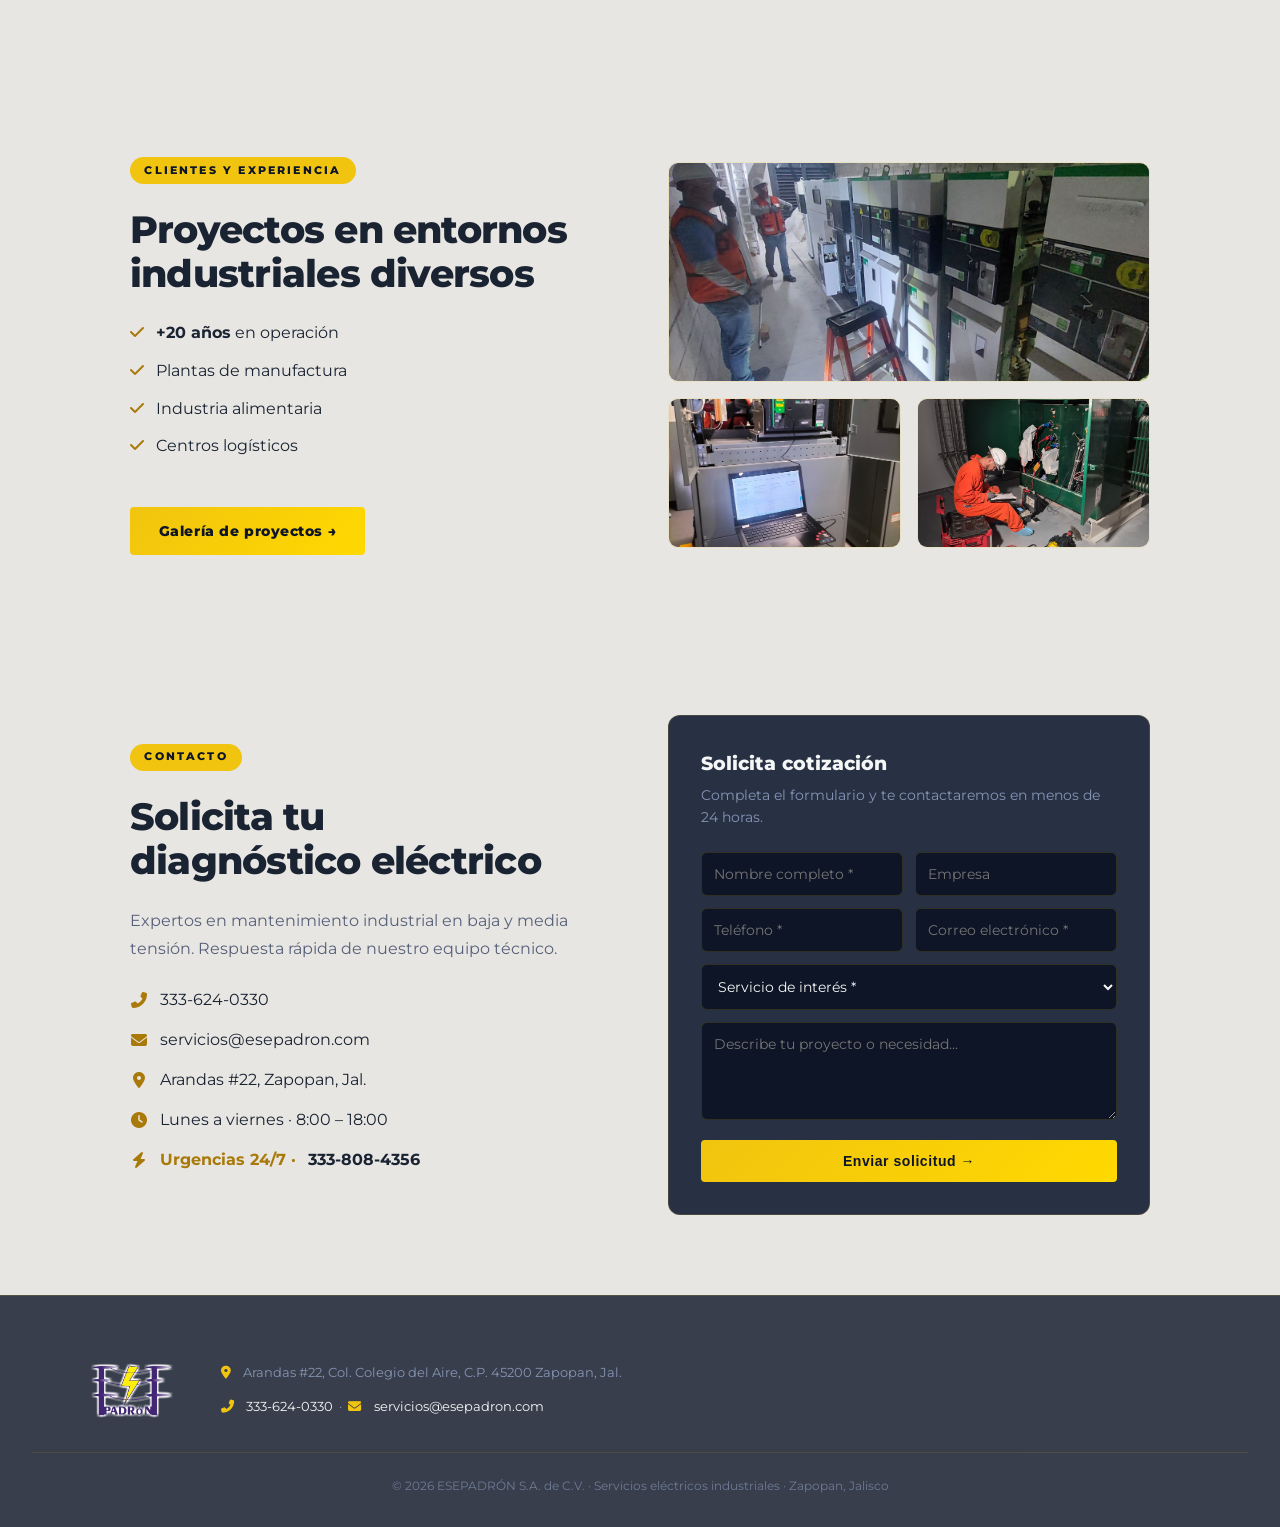
==== commit 21148df6: "Rayo estilo Flash: silueta afilada, estelas e impacto" ====
--- a/index.html
+++ b/index.html
@@ -310,7 +310,6 @@
 <script src="effects/lightning.js?v=3"></script>
 <script src="effects/particles.js?v=2"></script>
 <script src="effects/electromagnetic-field.js?v=2"></script>
-<script src="effects/interactions.js?v=2"></script>
-<script src="script.js?v=6"></script>
+<script src="script.js?v=7"></script>
 </body>
 </html>
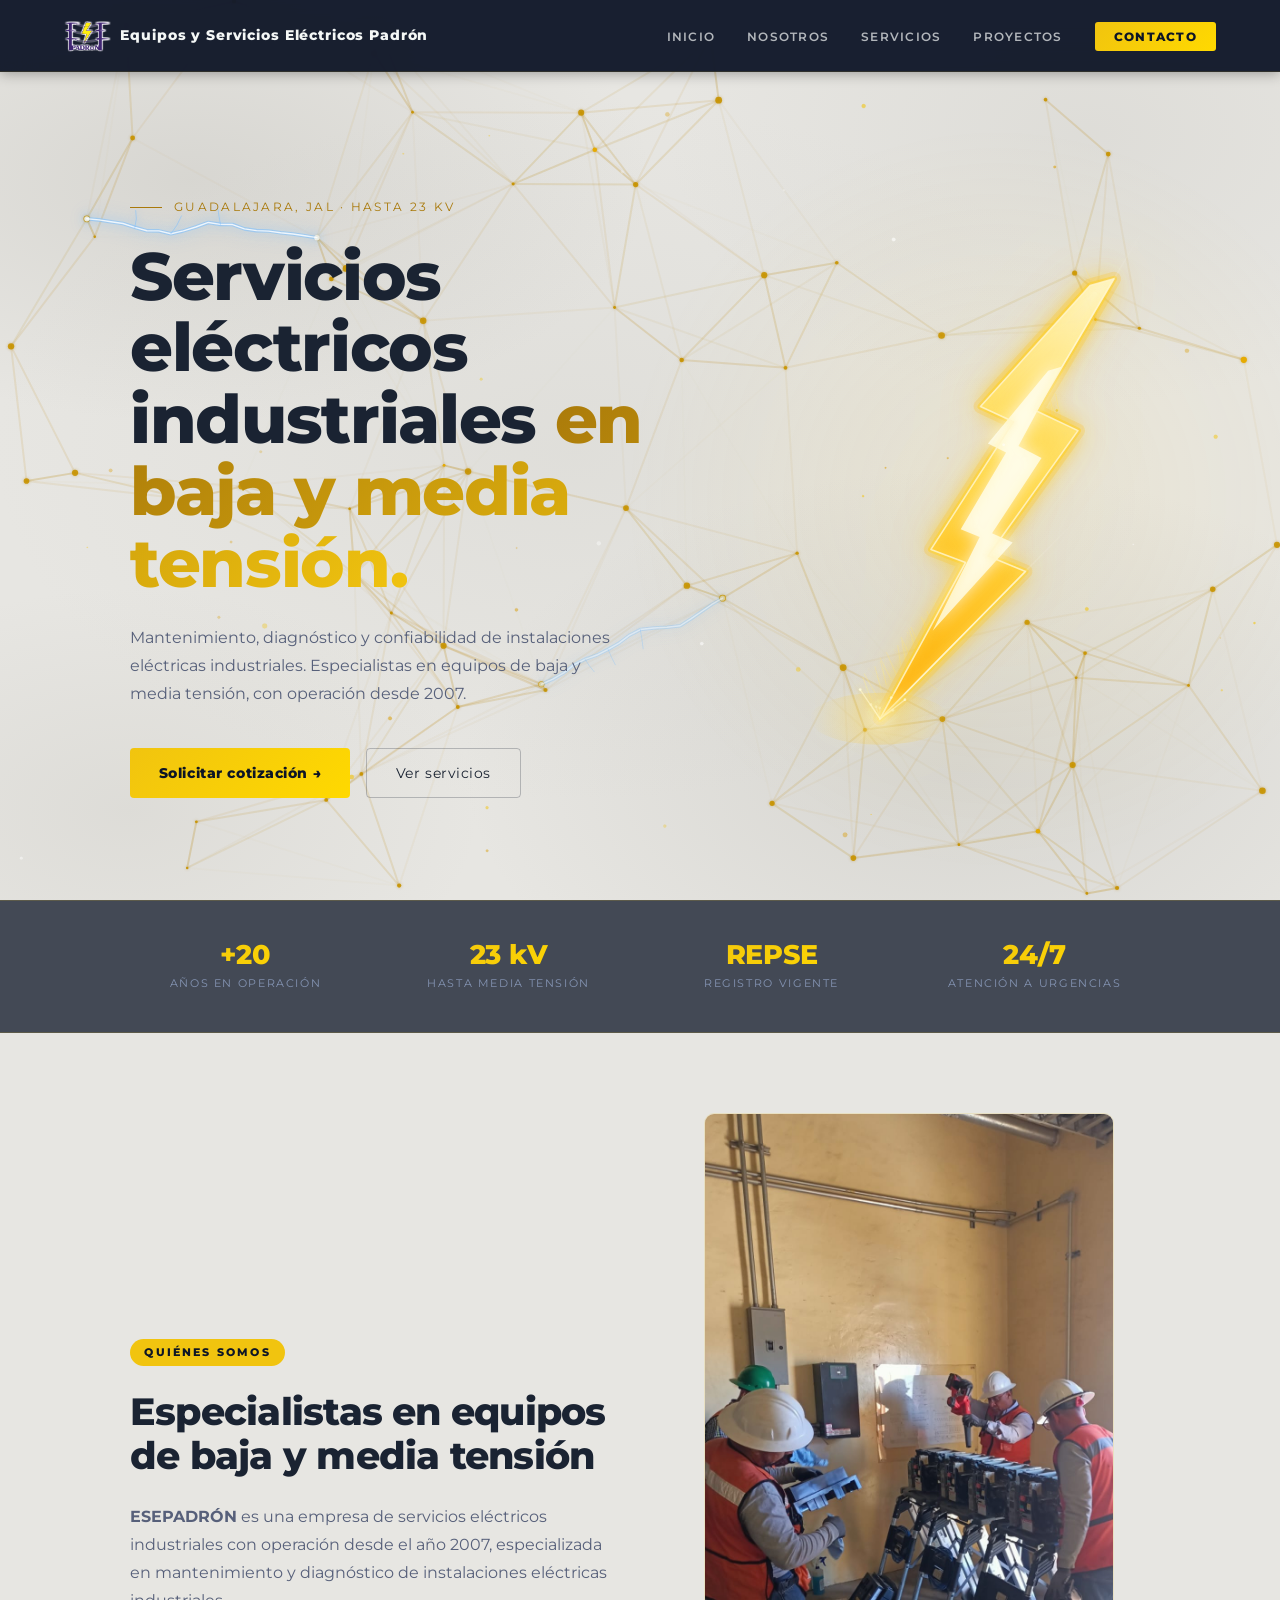
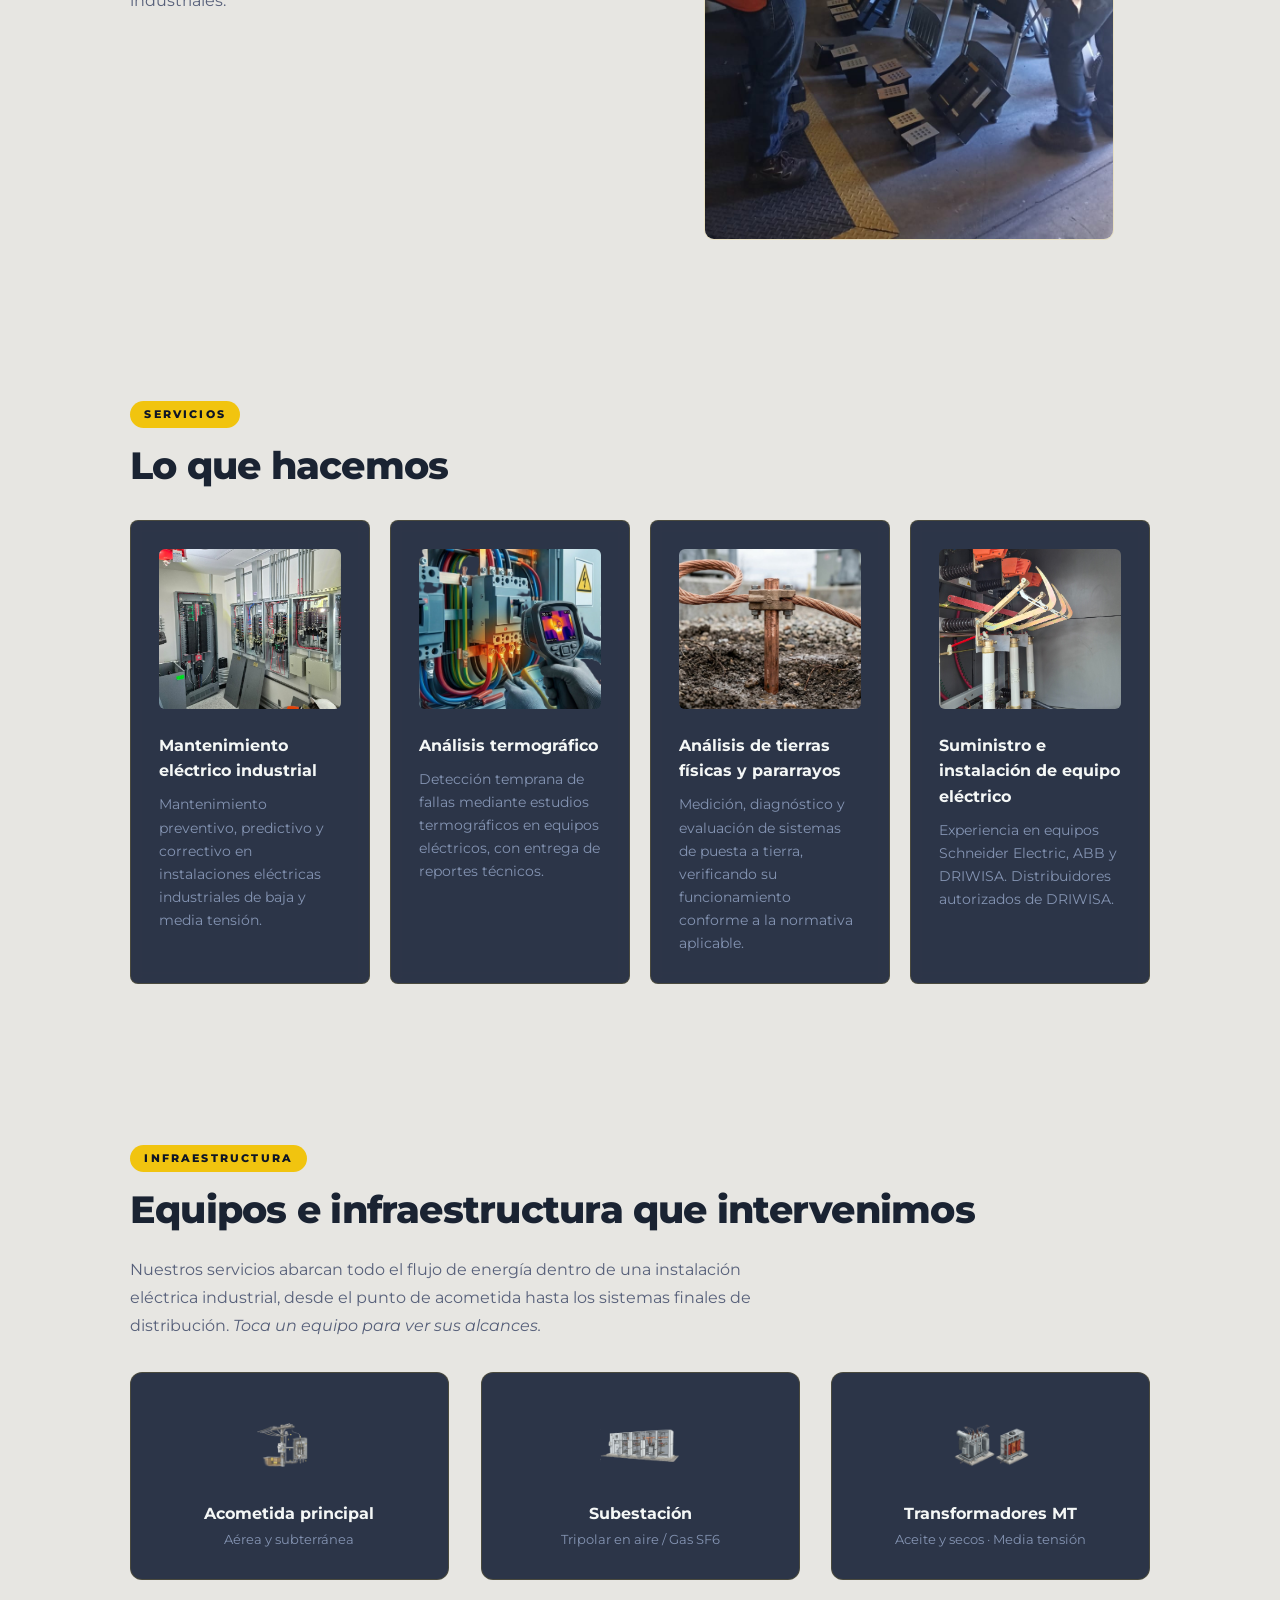
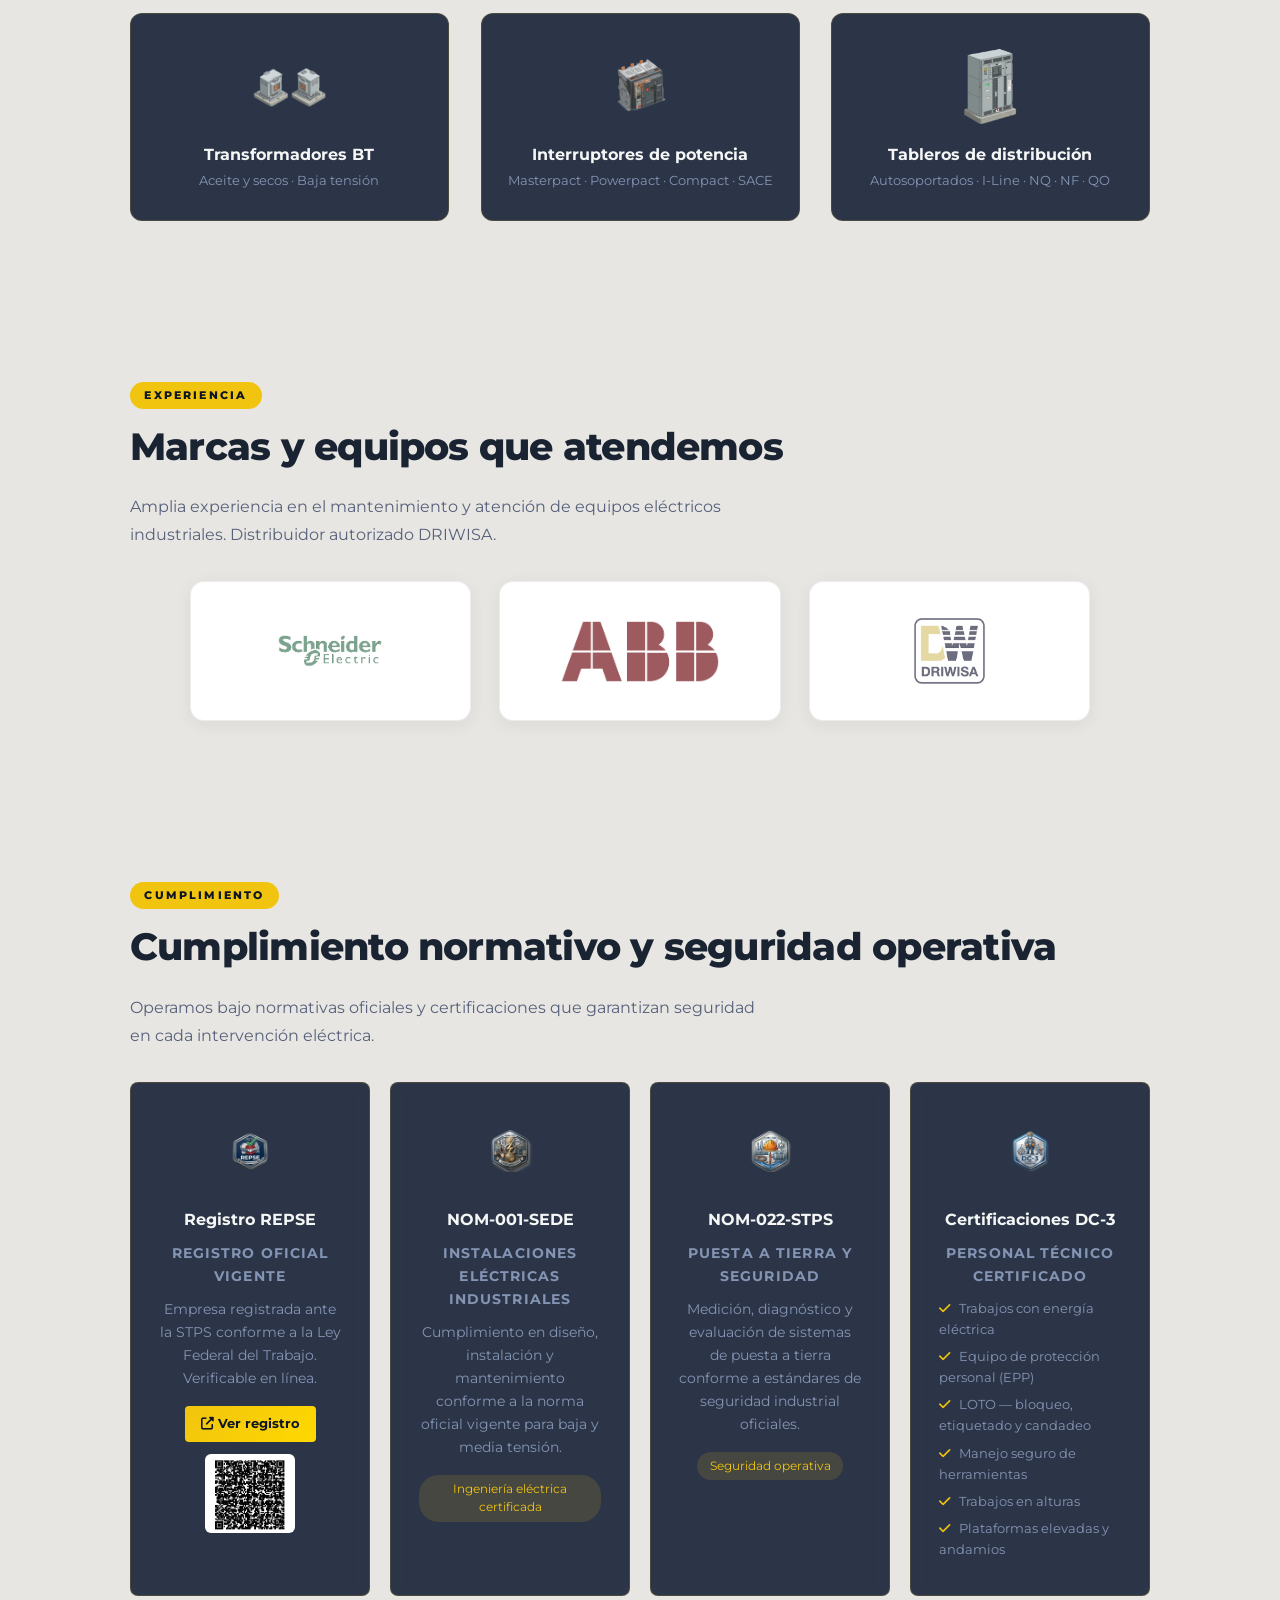
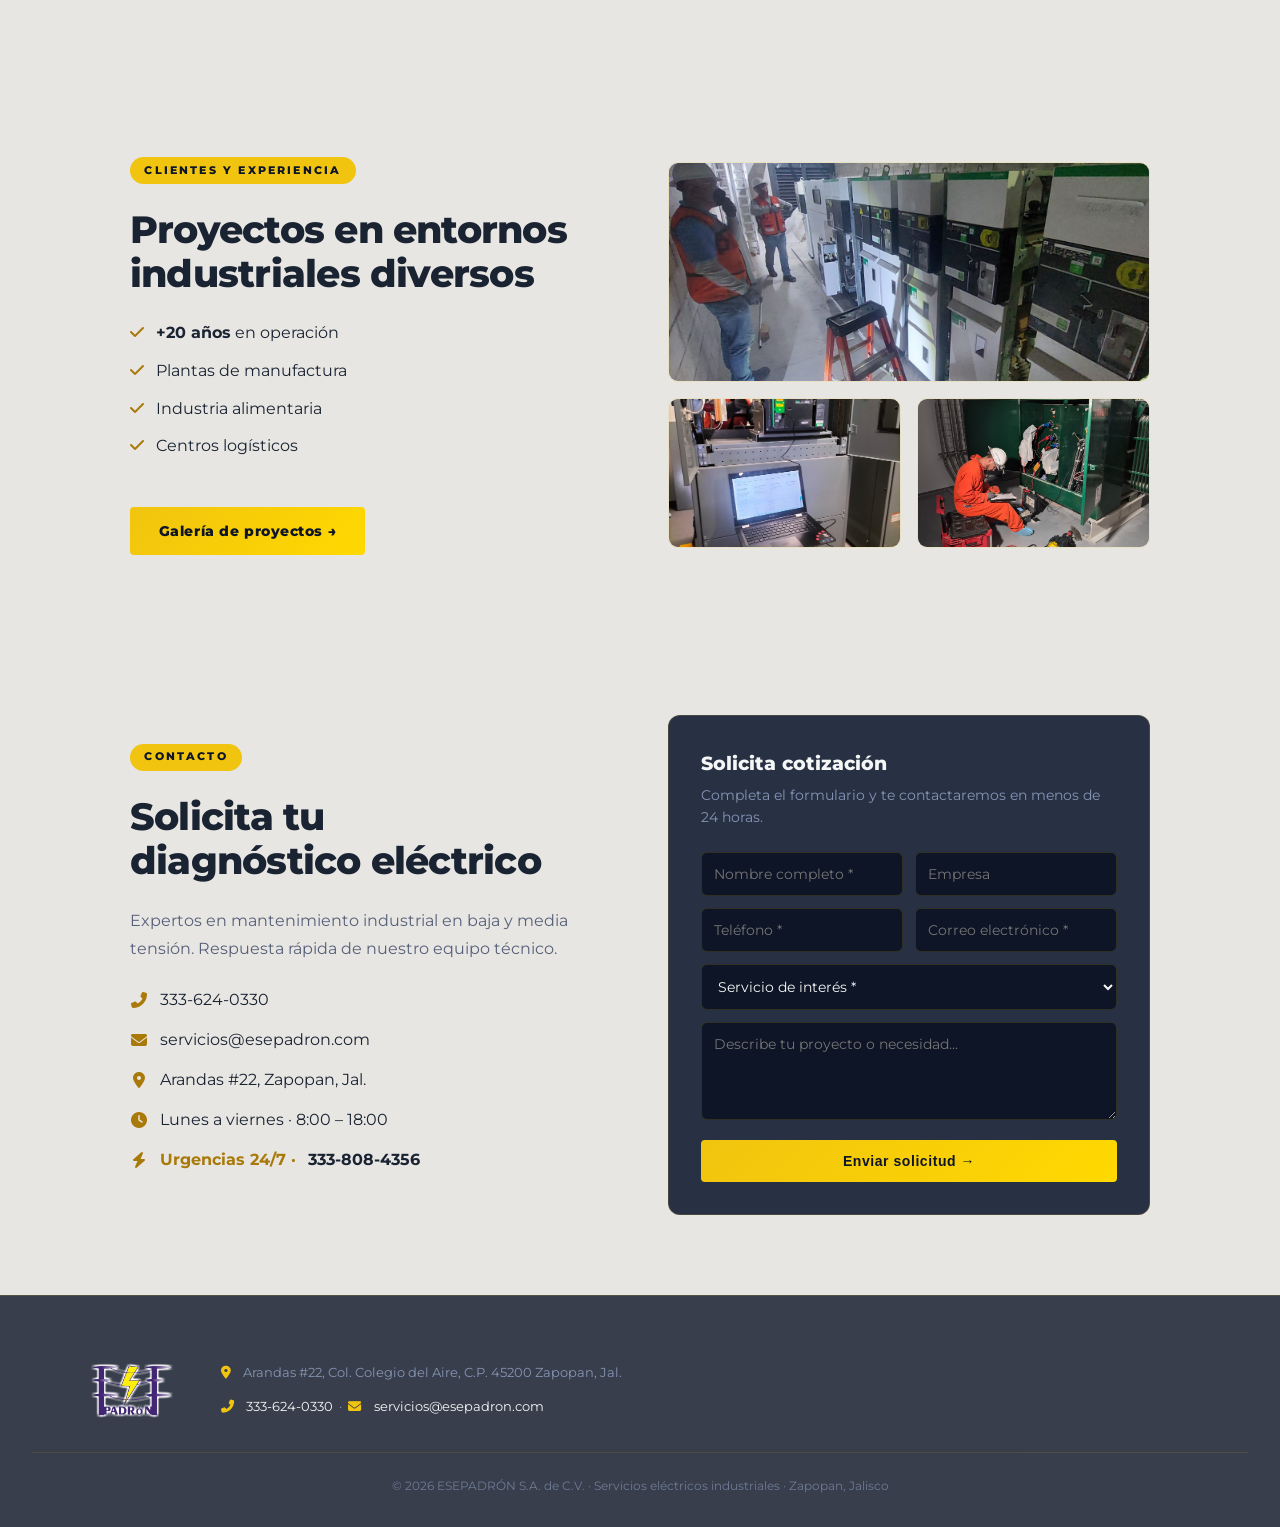
==== commit 52407f88: "Arcos electricos organicos entre nodos + fixes" ====
--- a/index.html
+++ b/index.html
@@ -307,9 +307,9 @@
 <script src="libs/ScrollTrigger.min.js"></script>
 <script src="libs/lenis.min.js"></script>
 <script src="effects/audio.js?v=2"></script>
-<script src="effects/lightning.js?v=3"></script>
-<script src="effects/particles.js?v=2"></script>
+<script src="effects/lightning.js?v=4"></script>
+<script src="effects/particles.js?v=3"></script>
 <script src="effects/electromagnetic-field.js?v=2"></script>
-<script src="script.js?v=7"></script>
+<script src="script.js?v=8"></script>
 </body>
 </html>
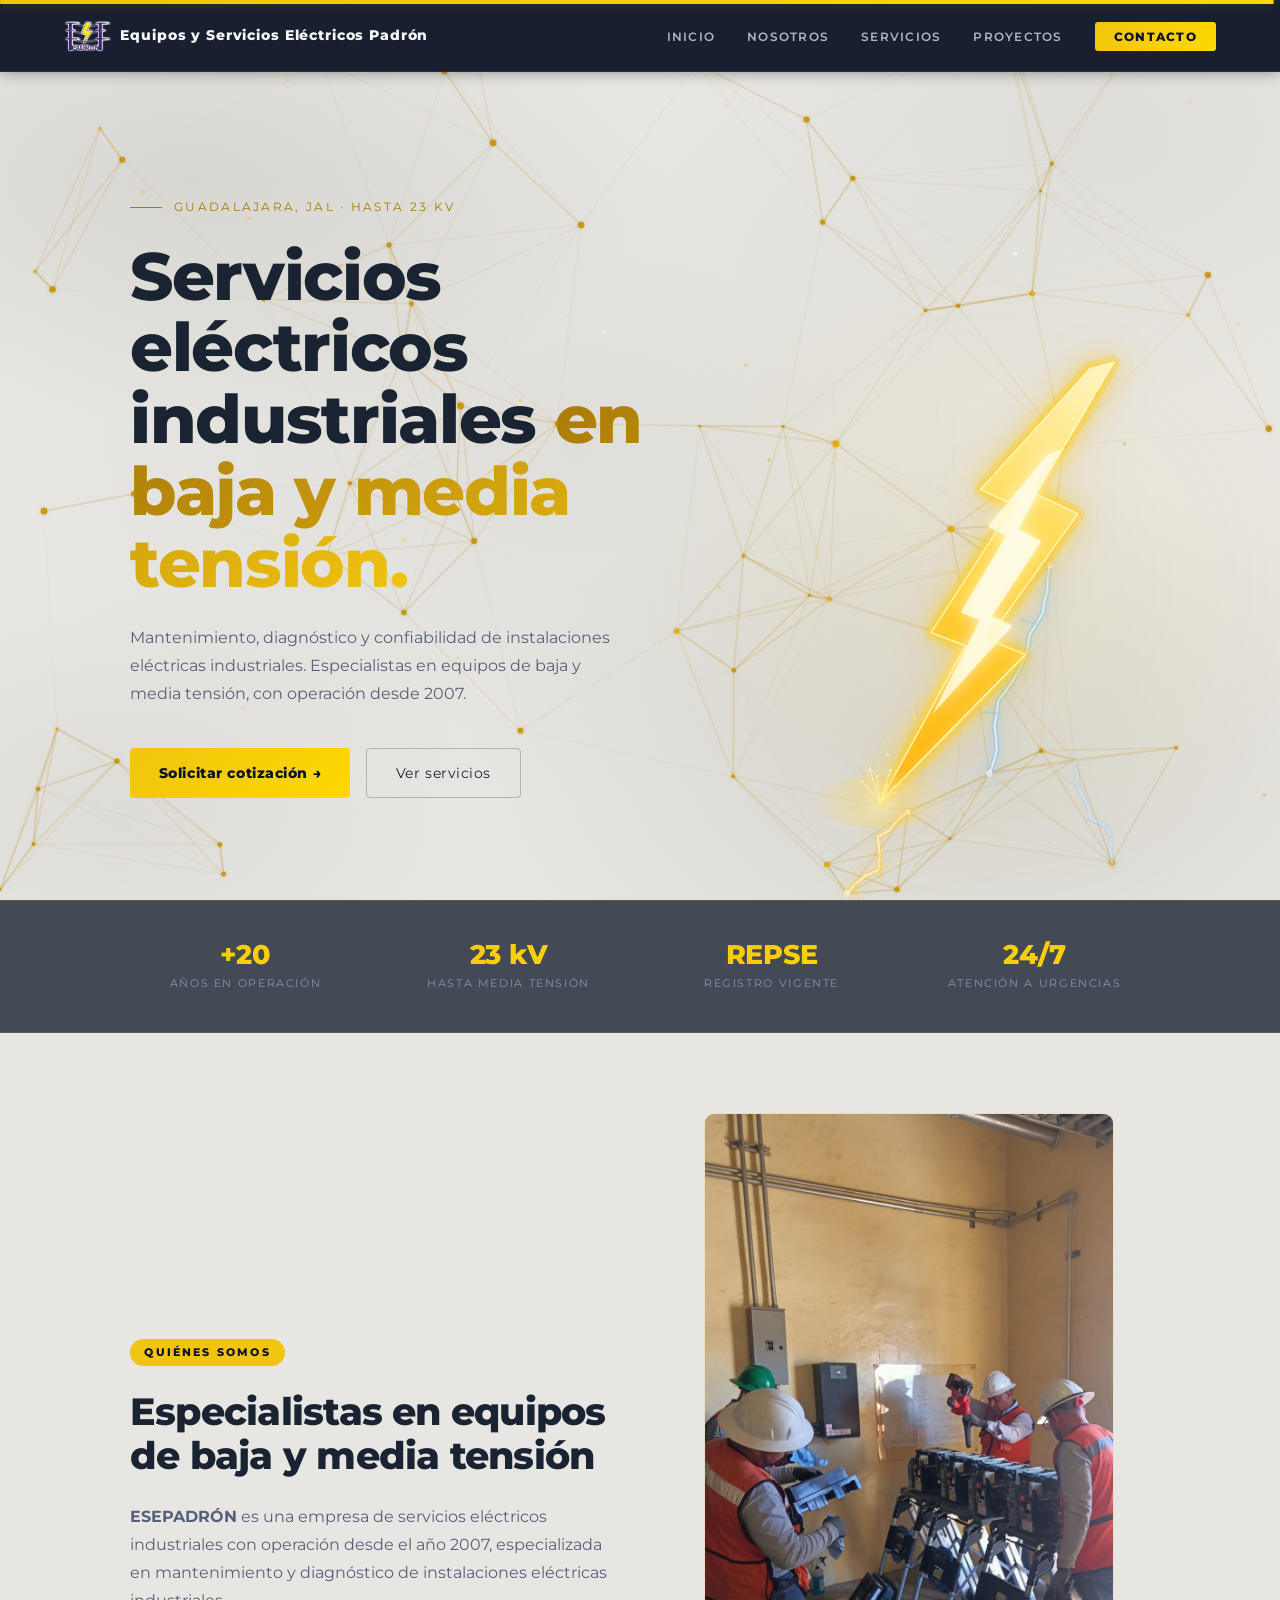
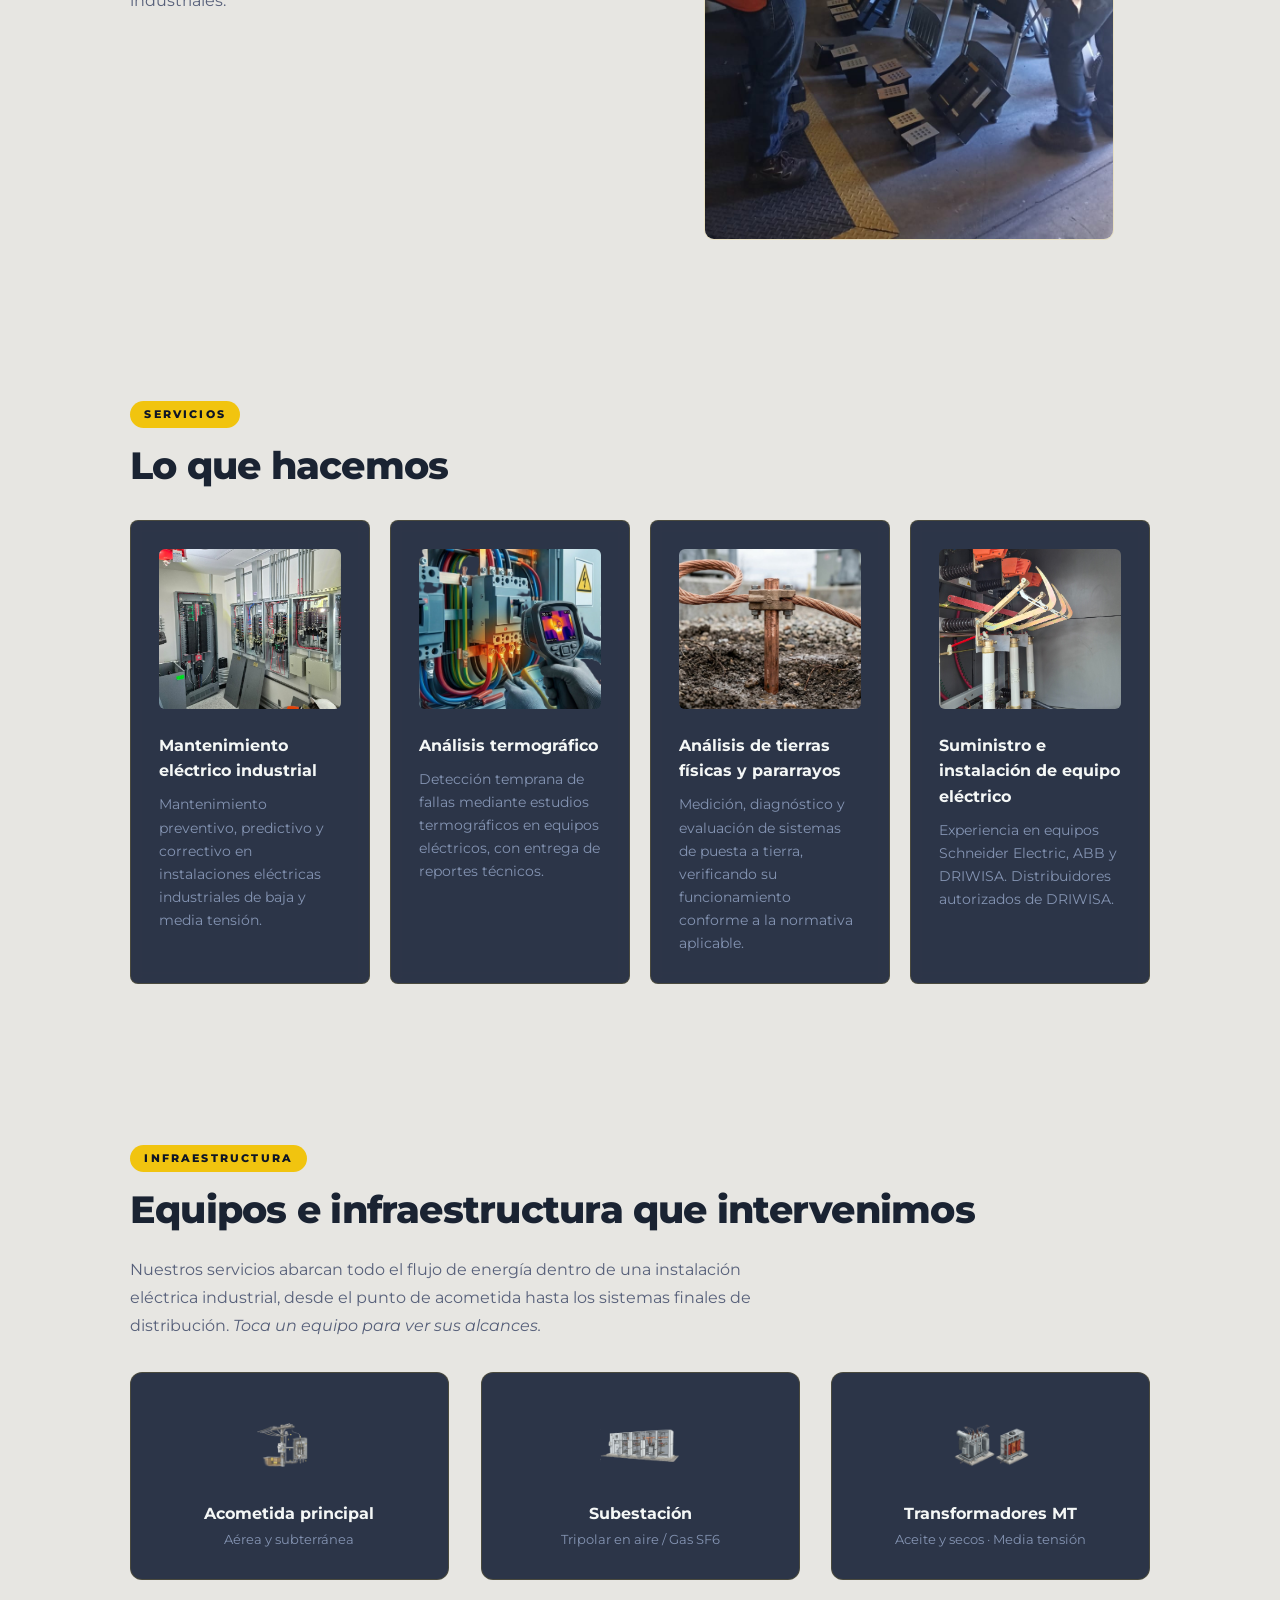
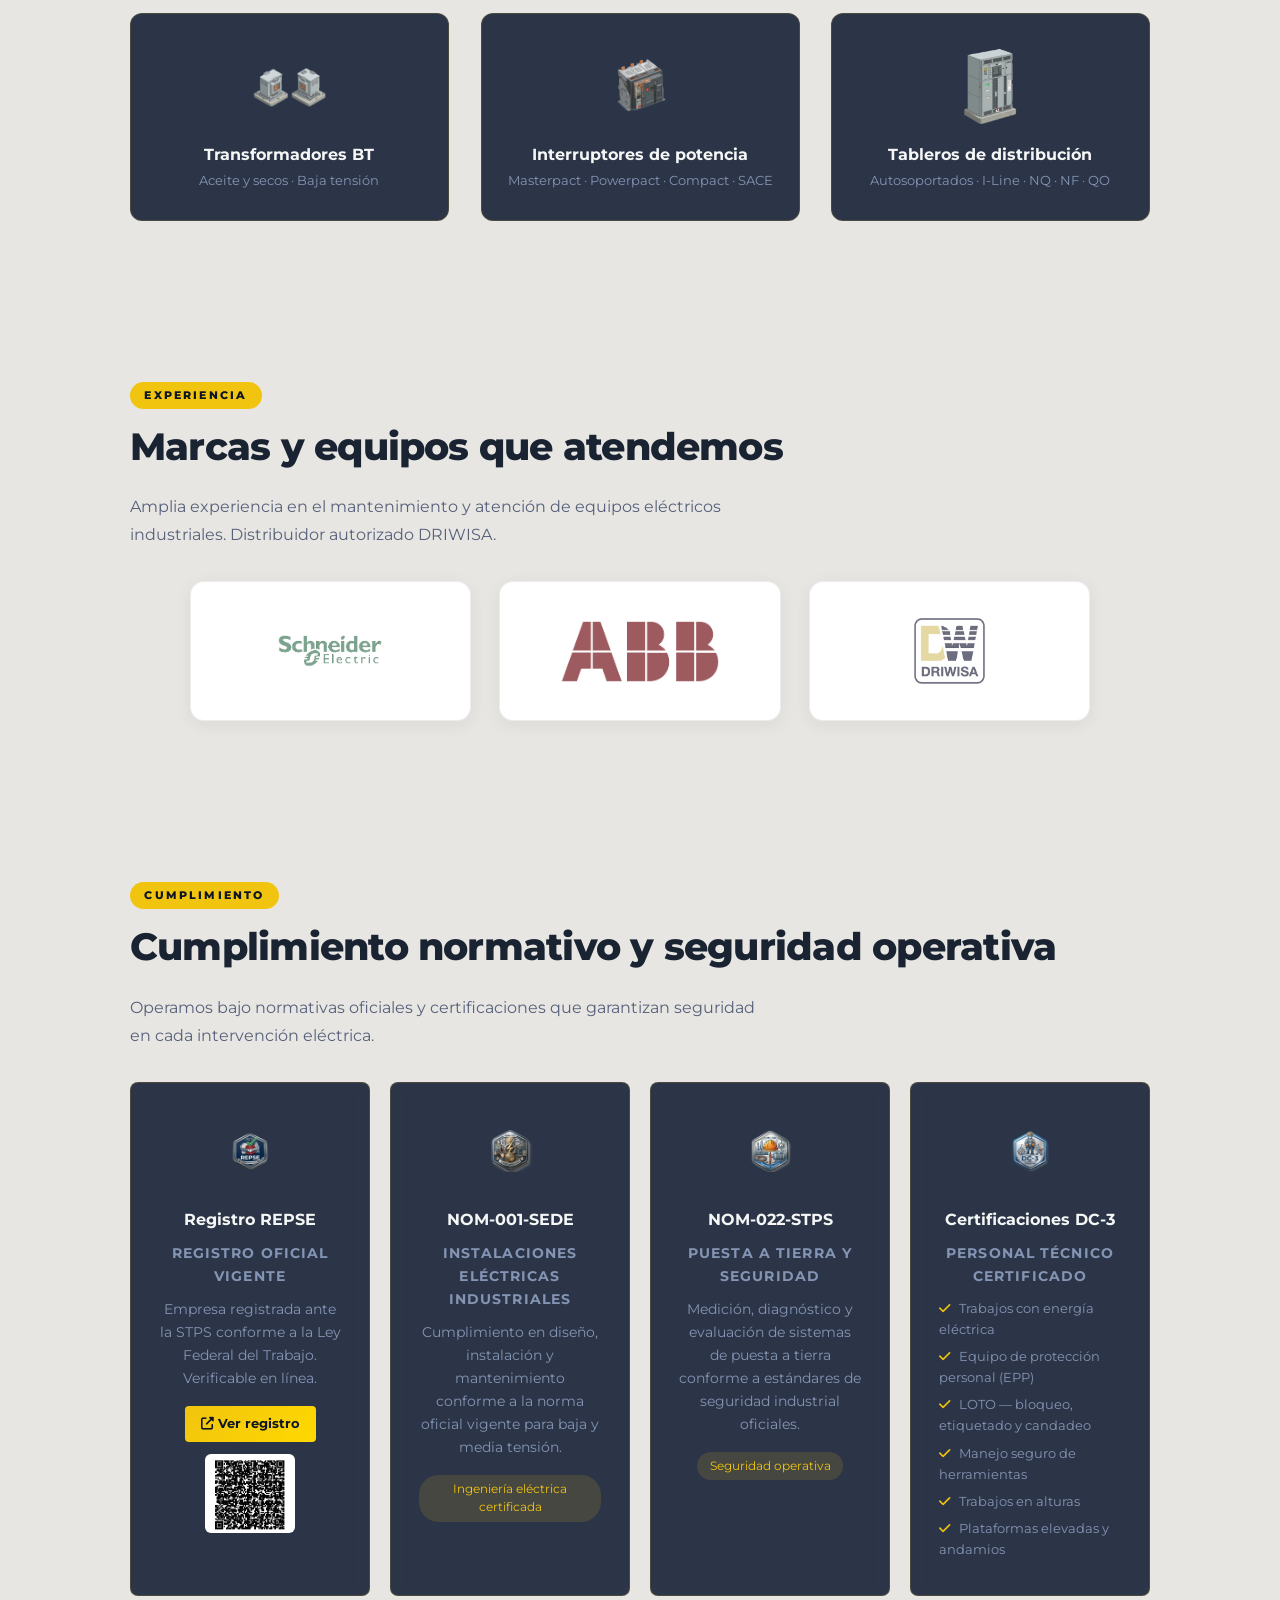
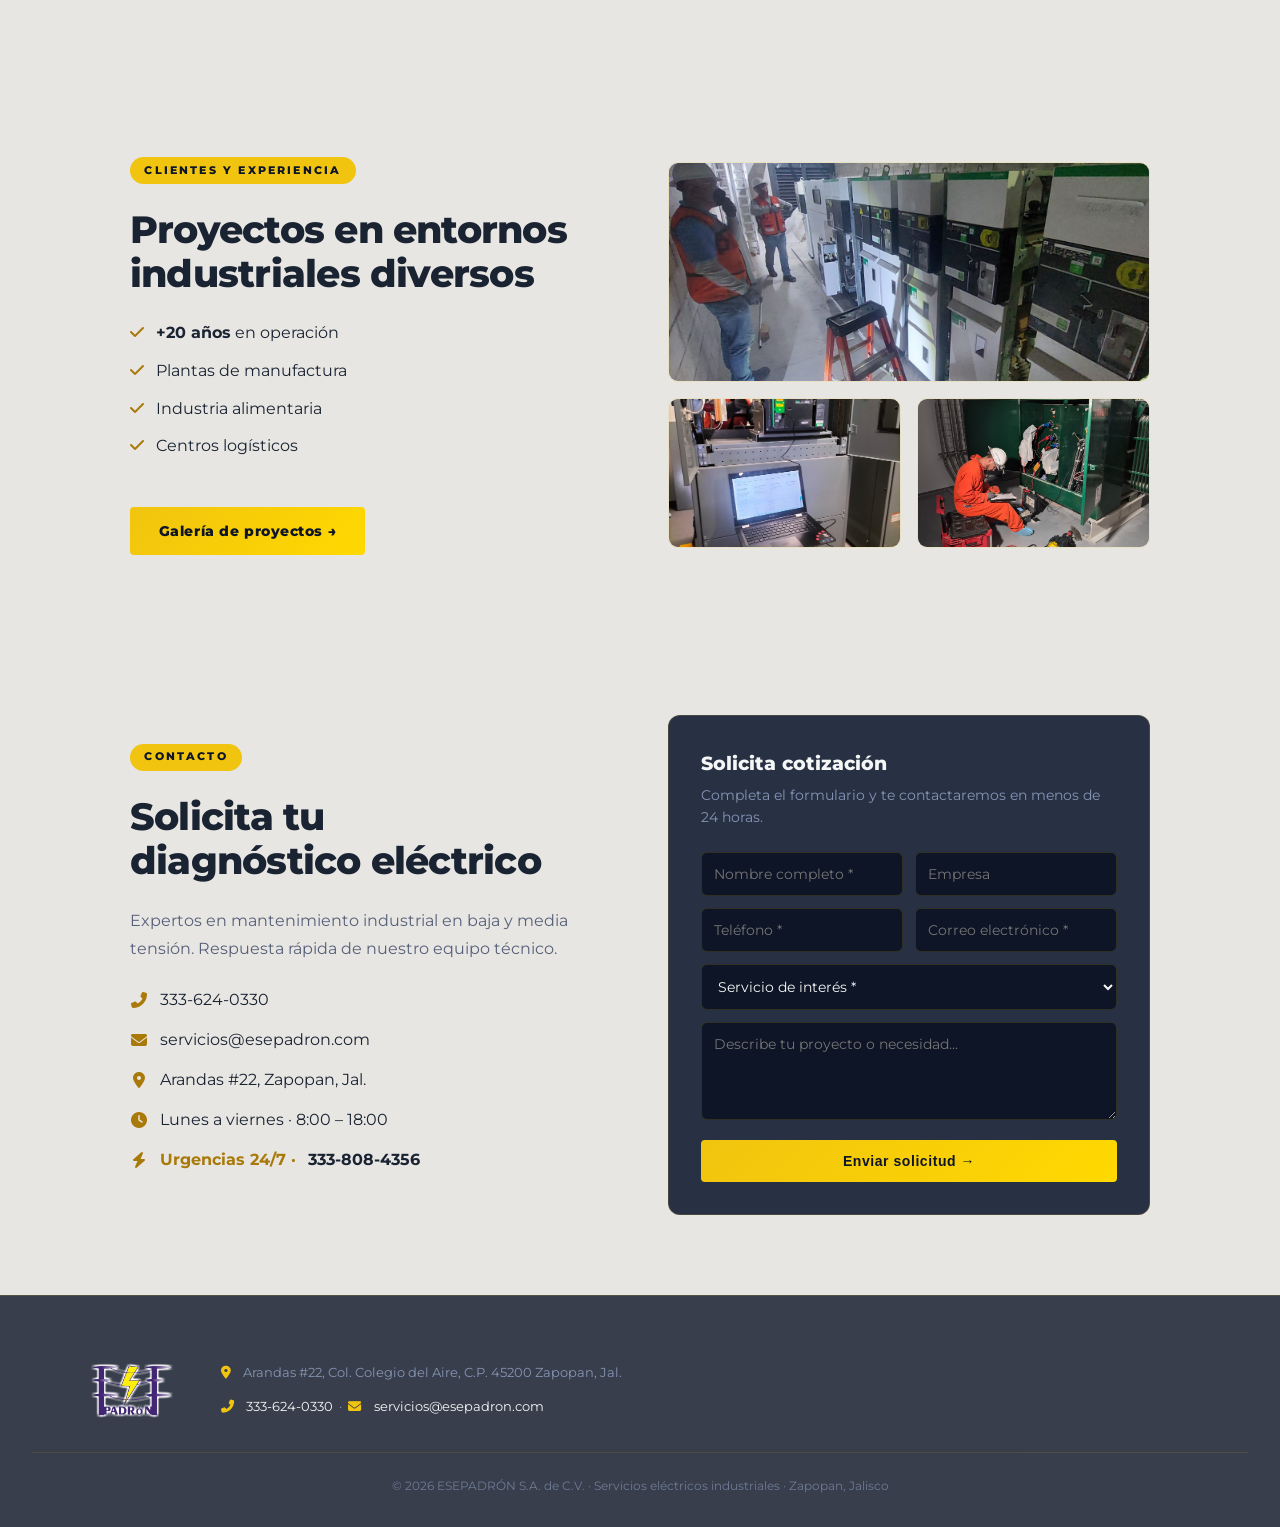
==== commit d10c1bd8: "Rayo estilo Flash: silueta afilada, estelas e impacto" ====
--- a/index.html
+++ b/index.html
@@ -310,6 +310,6 @@
 <script src="effects/lightning.js?v=4"></script>
 <script src="effects/particles.js?v=3"></script>
 <script src="effects/electromagnetic-field.js?v=2"></script>
-<script src="script.js?v=8"></script>
+<script src="script.js?v=9"></script>
 </body>
 </html>
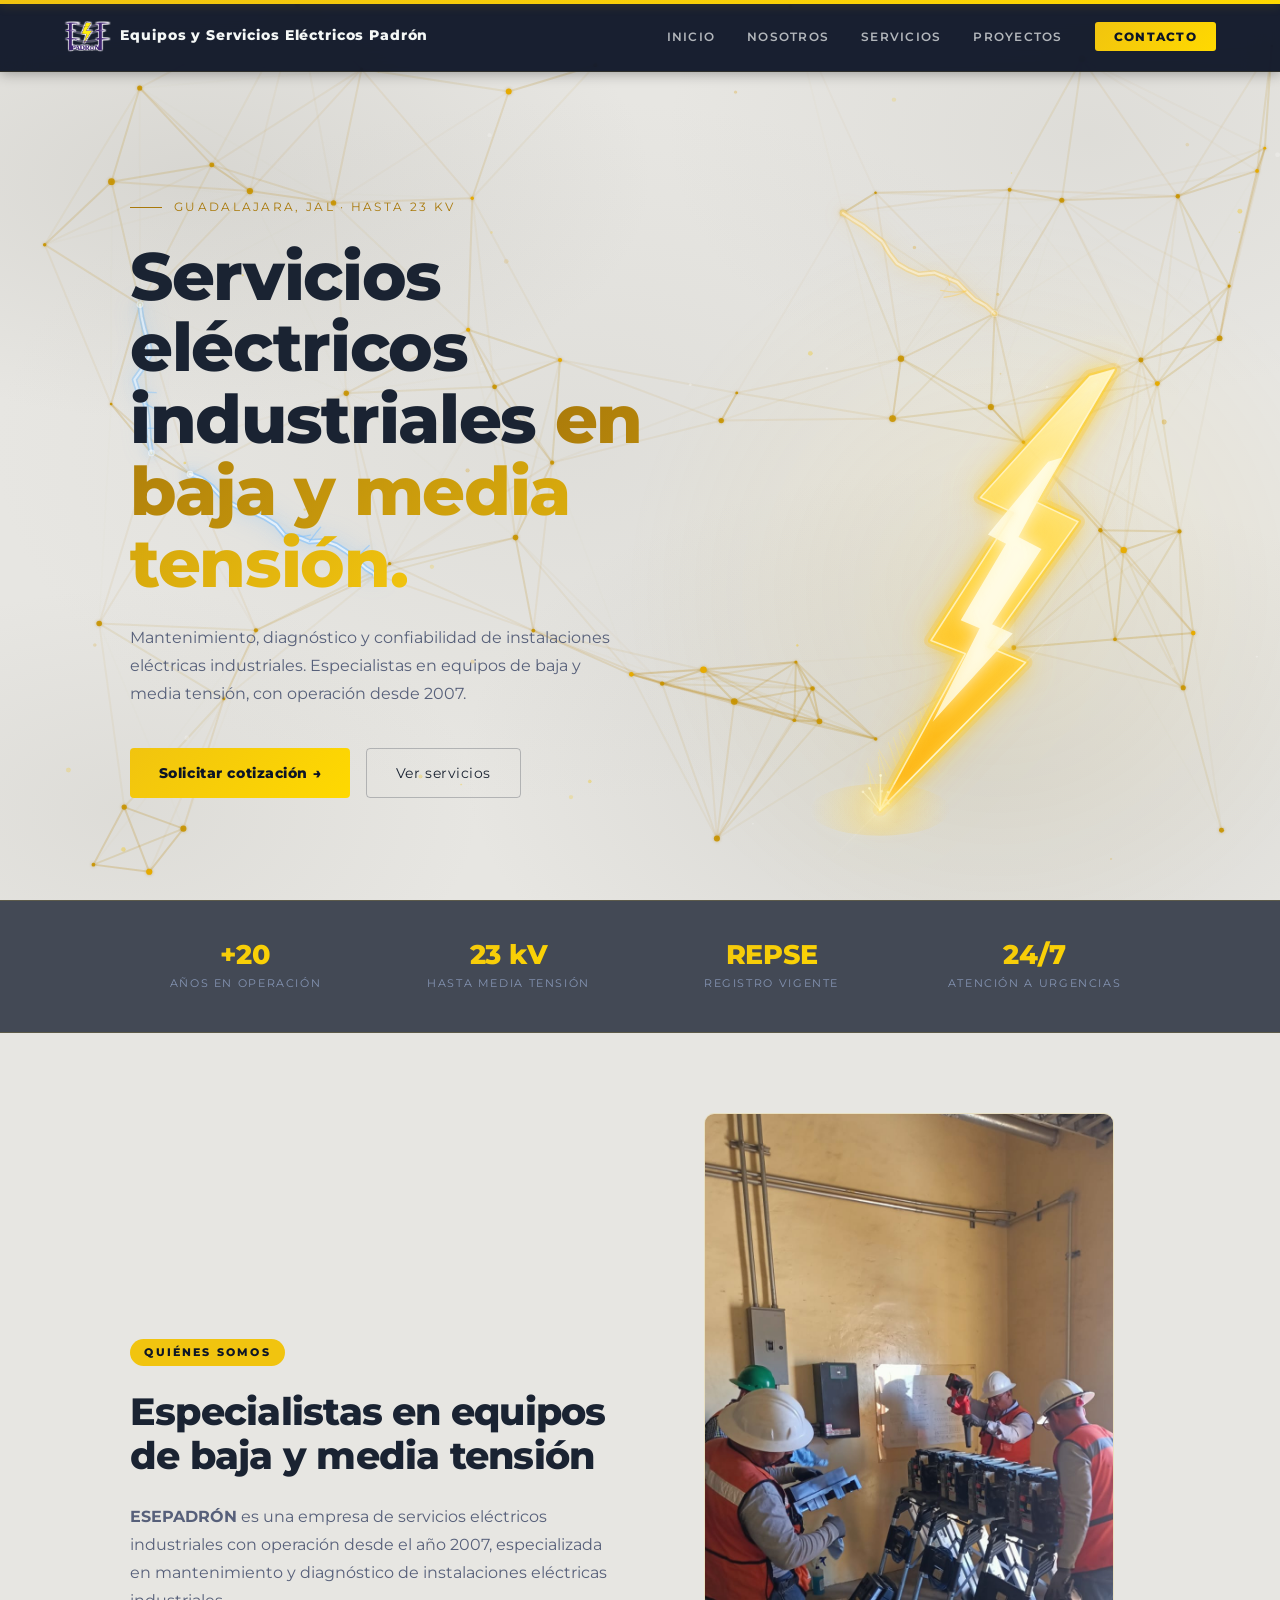
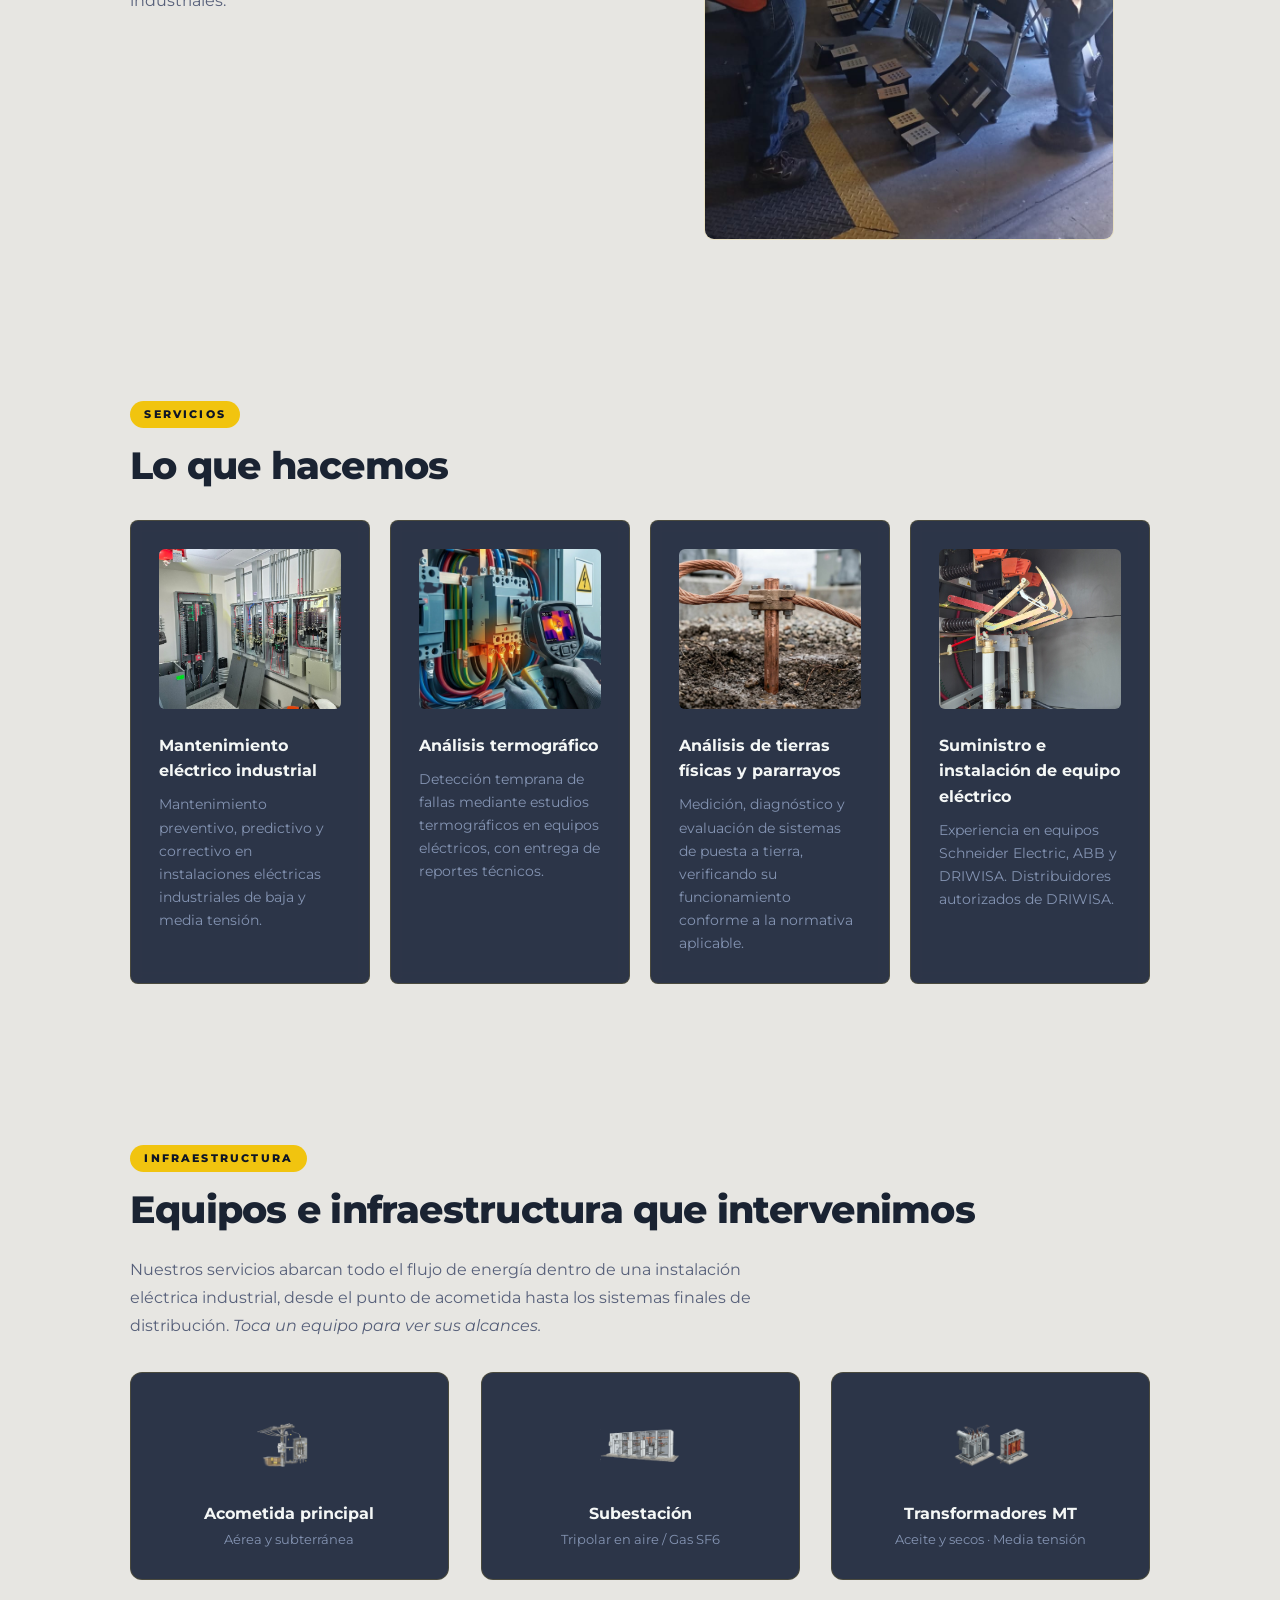
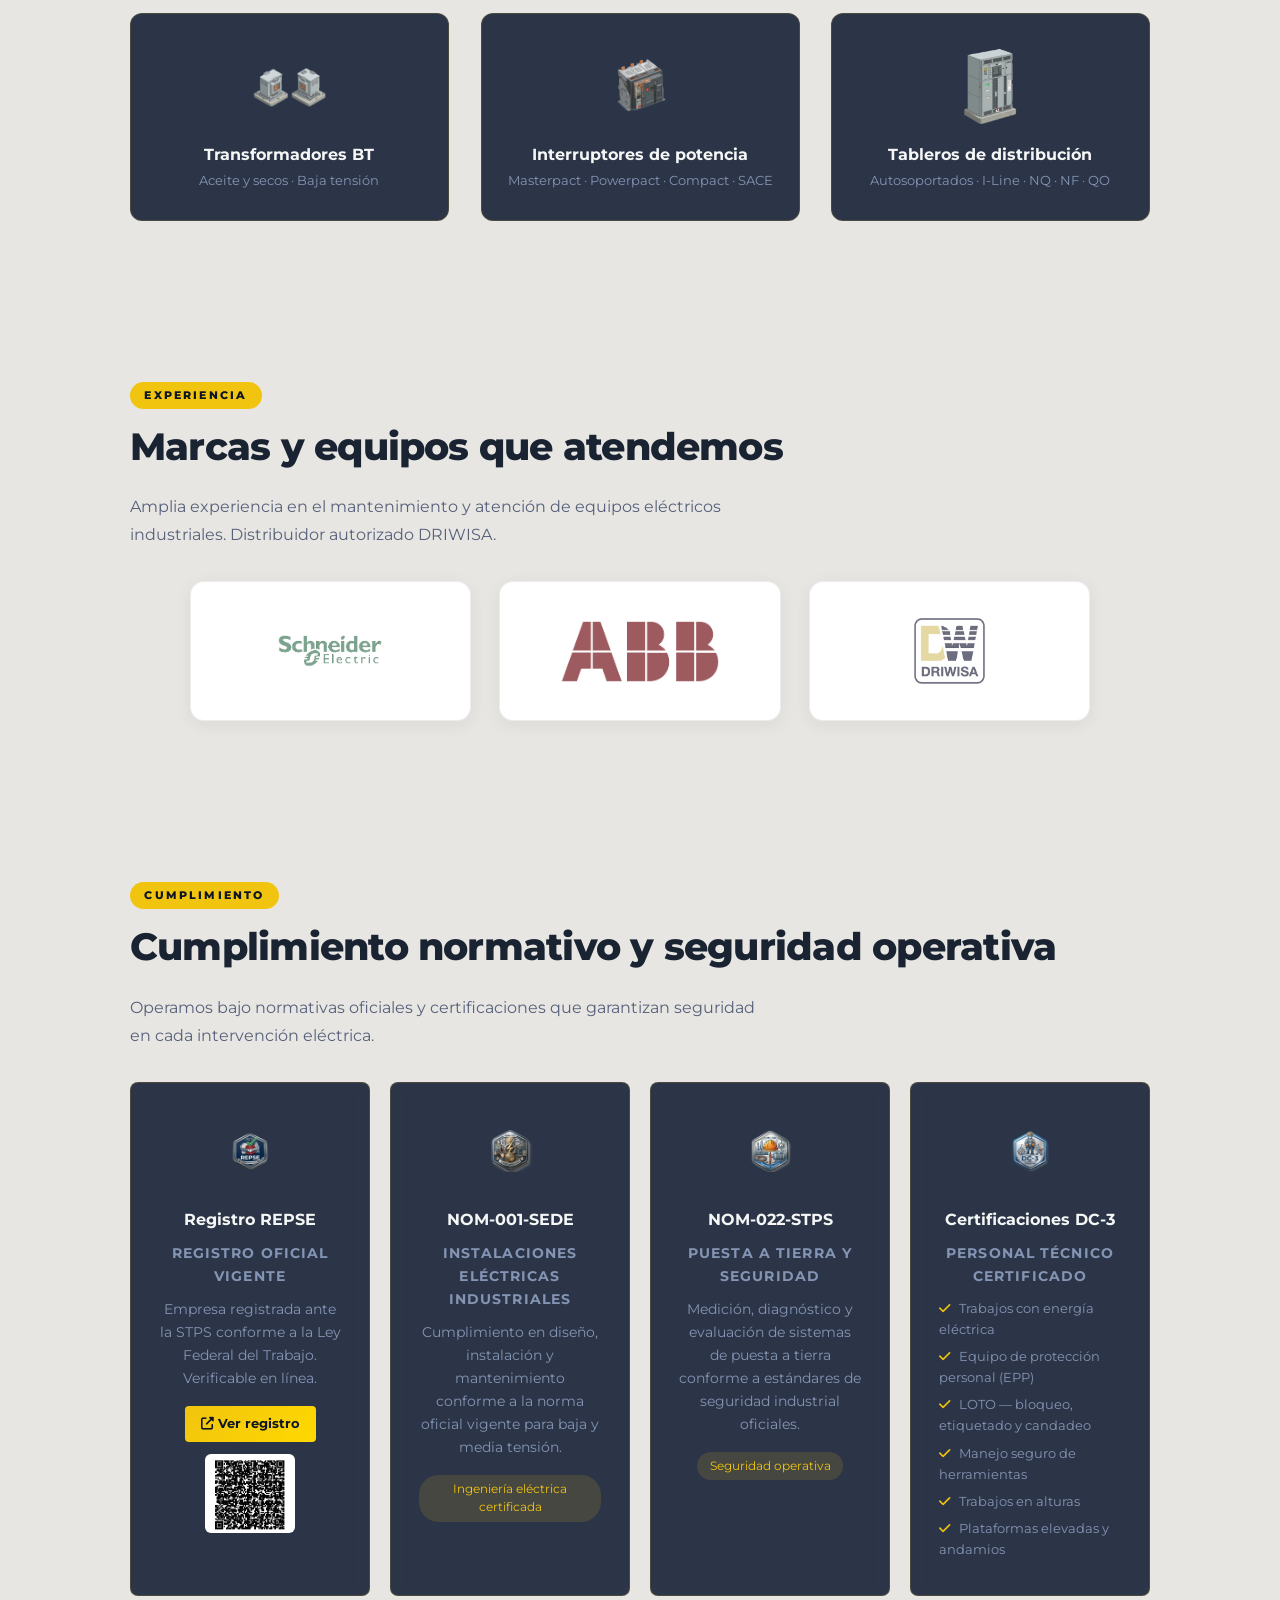
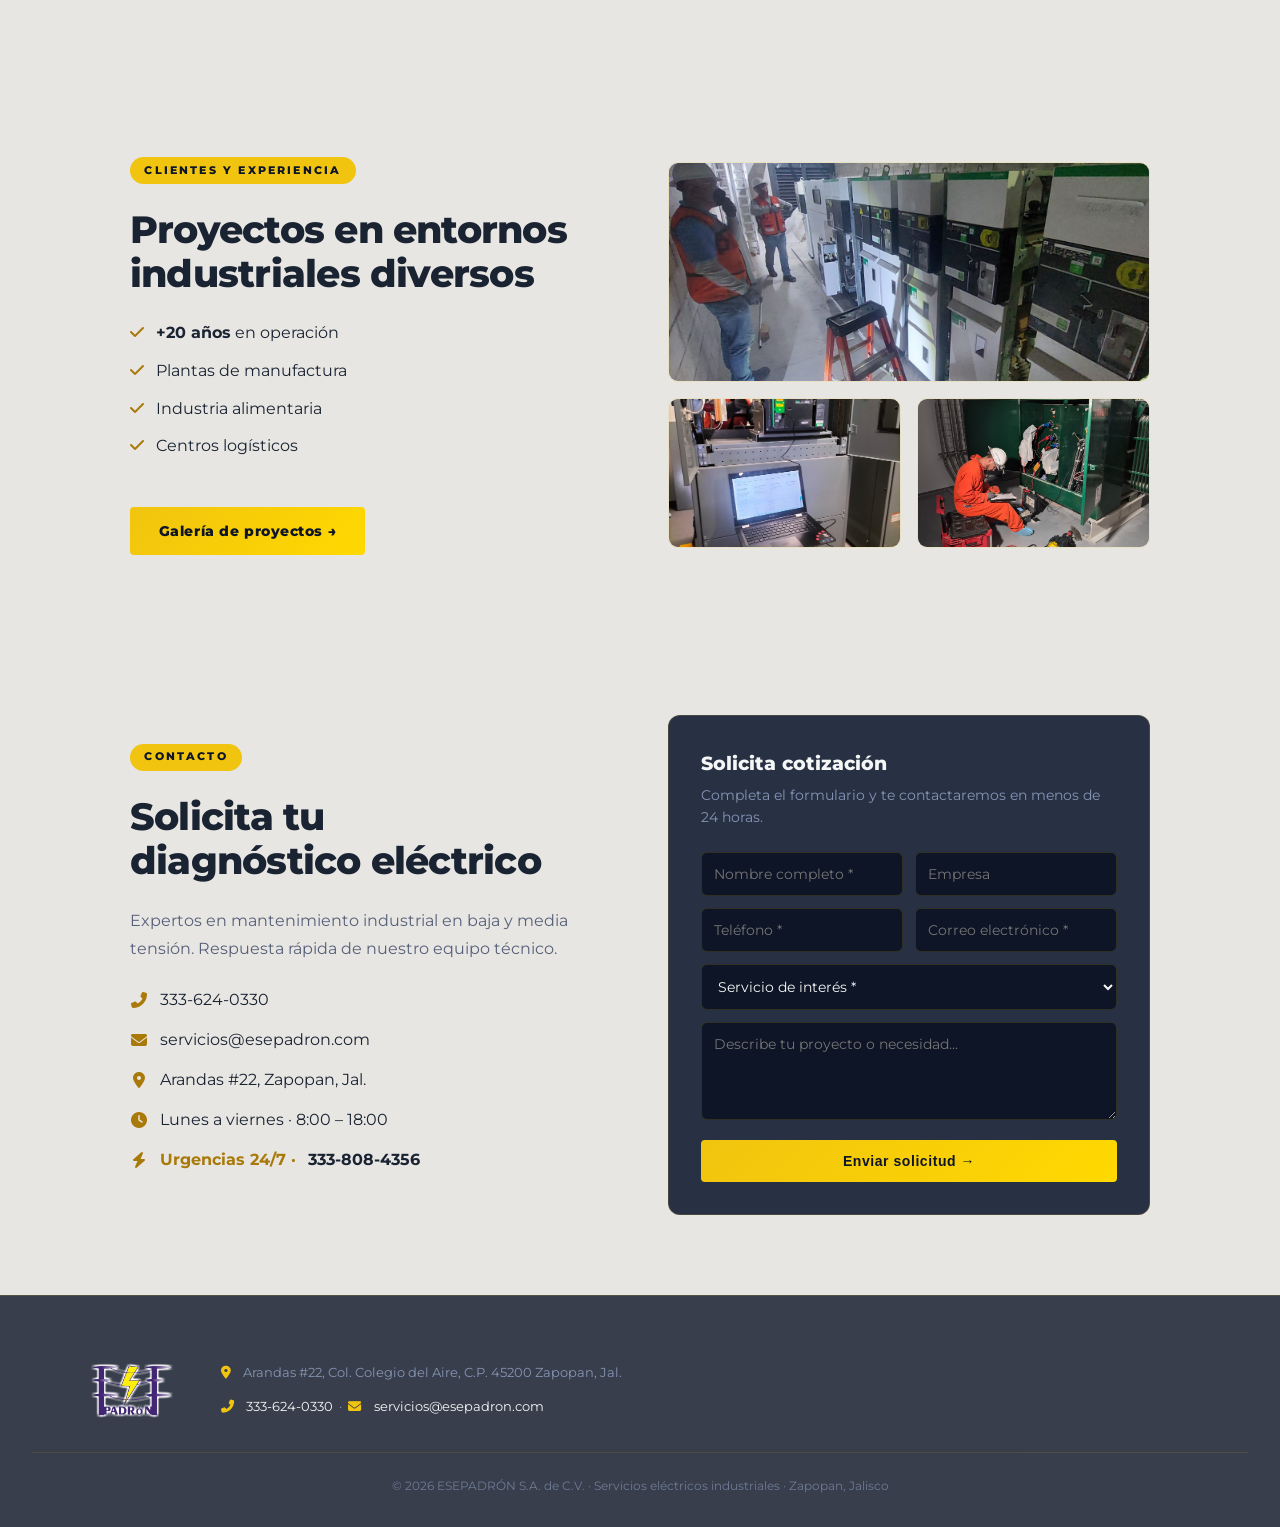
==== commit c81a0e61: "Rayo estilo Flash: silueta afilada, estelas e impacto" ====
--- a/index.html
+++ b/index.html
@@ -9,7 +9,7 @@
     <link href="https://fonts.googleapis.com/css2?family=Montserrat:wght@300;400;600;700;800&display=swap" rel="stylesheet">
     <link rel="stylesheet" href="https://cdnjs.cloudflare.com/ajax/libs/font-awesome/6.4.0/css/all.min.css">
     <link rel="icon" type="image/png" href="img/rayo.png">
-    <link rel="stylesheet" href="styles.css?v=2">
+    <link rel="stylesheet" href="styles.css?v=4">
 </head>
 <body>
 
--- a/styles.css
+++ b/styles.css
@@ -113,19 +113,43 @@
     opacity: 0; transform: translateY(12px); animation: fadeUp 0.7s 0.6s forwards;
 }
 
-/* ===== ENCABEZADO DE PÁGINAS SECUNDARIAS (Nosotros, Proyectos) ===== */
+/* ===== ENCABEZADO DE PÁGINAS SECUNDARIAS (Nosotros, Proyectos) =====
+   Integrado con el fondo claro del sitio: la red eléctrica se ve detrás
+   y un resplandor dorado enmarca el título. */
 .page-header {
-    background: var(--bg);
+    background: transparent;
     text-align: center;
-    padding: 9rem 2.5rem 3.5rem;
+    padding: 10rem 2.5rem 4rem;
     position: relative; z-index: 10;
 }
+.page-header::before {
+    content: ''; position: absolute; inset: 0; z-index: -1;
+    background: radial-gradient(ellipse 60% 70% at 50% 35%, rgba(241,196,15,0.16), transparent 70%);
+    pointer-events: none;
+}
+.page-header::after {
+    content: ''; position: absolute; left: 50%; bottom: 2rem;
+    width: 70px; height: 3px; transform: translateX(-50%);
+    background: var(--grad); border-radius: 2px;
+    box-shadow: 0 0 14px var(--glow-y);
+}
 .page-header .hero-content { max-width: 700px; margin: 0 auto; }
-.page-header .hero-eyebrow { justify-content: center; color: var(--yellow); }
-.page-header .hero-eyebrow::before { background: var(--yellow); }
-.page-header h1 { color: var(--text); }
-.page-header .h1-accent { background: var(--grad); background-clip: text; -webkit-background-clip: text; -webkit-text-fill-color: transparent; }
-.page-header .hero-sub { color: var(--muted); margin-left: auto; margin-right: auto; }
+.page-header .hero-eyebrow { justify-content: center; color: var(--yellow-strong); }
+.page-header .hero-eyebrow::before { background: var(--yellow-strong); }
+.page-header h1 { color: var(--ink); }
+.page-header .h1-accent { background: linear-gradient(135deg, #c99708, #a9790a); background-clip: text; -webkit-background-clip: text; -webkit-text-fill-color: transparent; }
+.page-header .hero-sub { color: var(--muted-dark); margin-left: auto; margin-right: auto; }
+
+/* Tarjeta para mostrar el logo institucional (Nosotros) */
+.logo-card {
+    display: flex; align-items: center; justify-content: center;
+    background: #fff;
+    border: 1px solid rgba(13,21,38,0.08);
+    border-radius: 14px;
+    padding: 2.5rem;
+    box-shadow: 0 12px 34px rgba(13,21,38,0.10);
+}
+.logo-card img { max-width: 250px; width: 100%; height: auto; }
 
 .cta-group {
     display: flex; gap: 1rem; flex-wrap: wrap;
